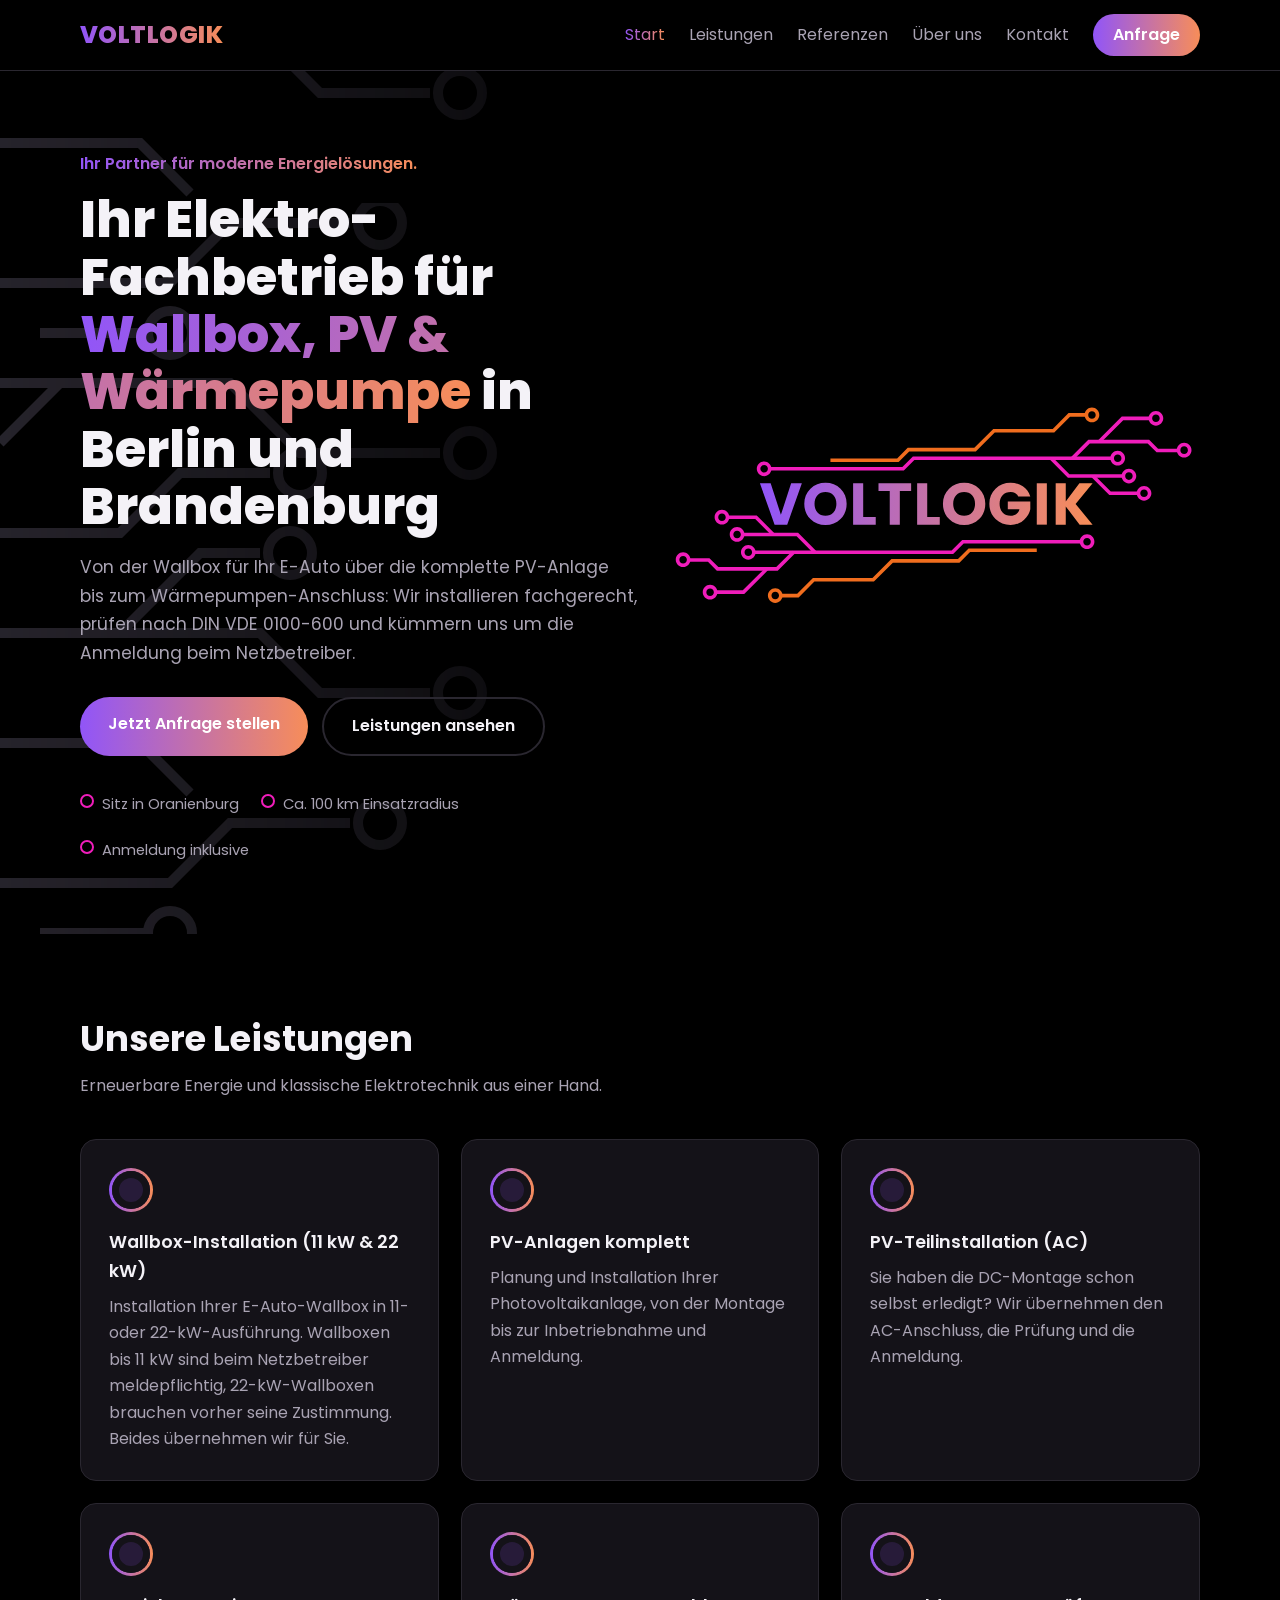
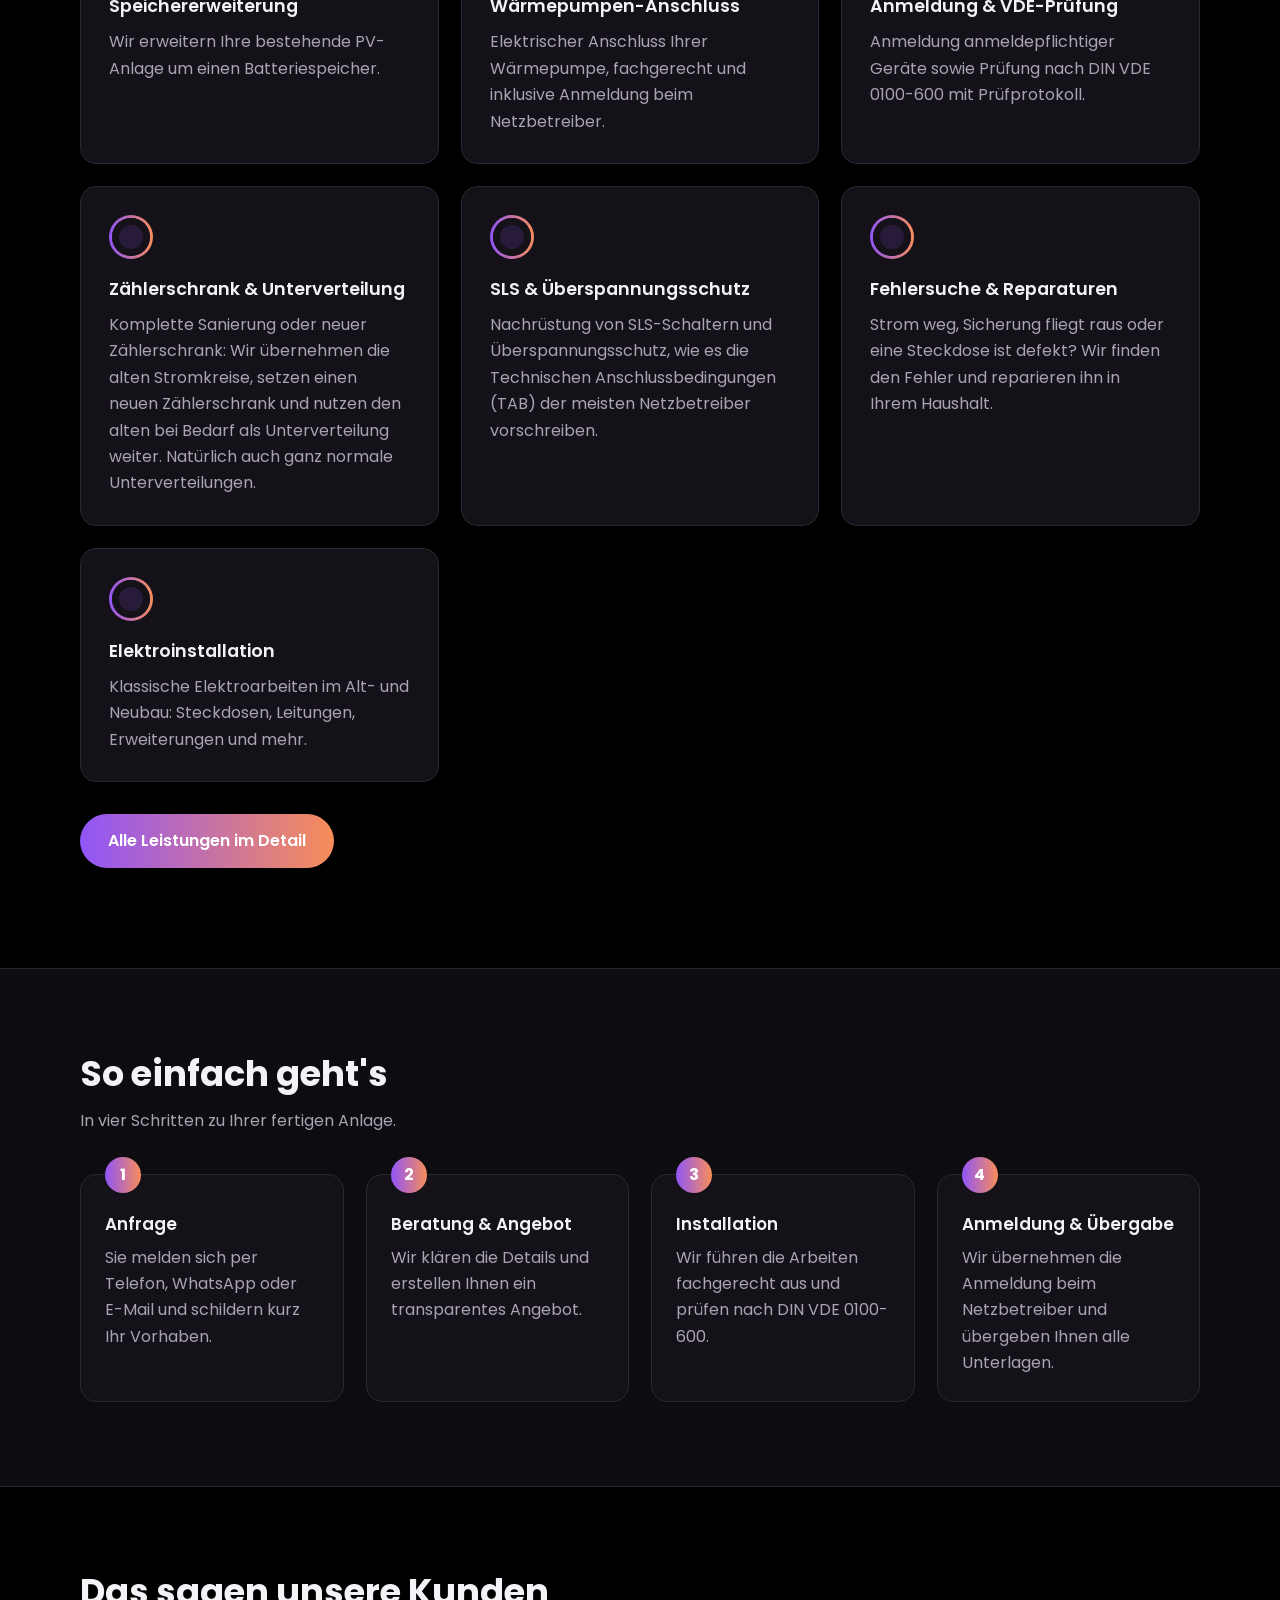
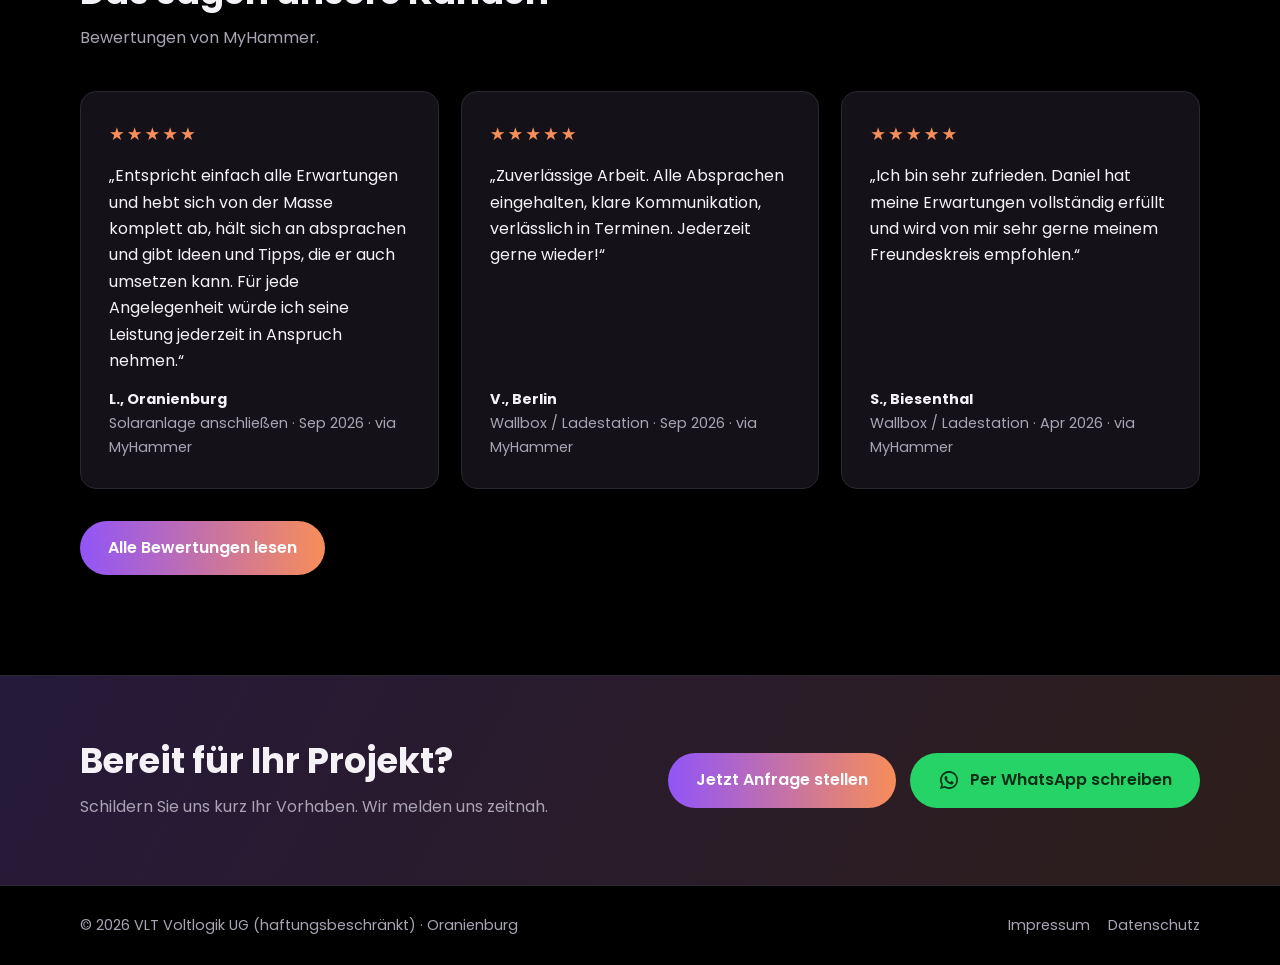
==== index.html @ d31e8b23 "Firmenname laut Handelsregister: VLT Voltlogik UG (haftungsbeschränkt) Co-Authored-By: Claude Opus 5" ====
<!DOCTYPE html>
<html lang="de">
<head>
  <meta charset="utf-8">
  <meta name="viewport" content="width=device-width, initial-scale=1">
  <title>Voltlogik UG – Elektrofachbetrieb für PV, Wärmepumpen & Elektroinstallation in Berlin & Brandenburg</title>
  <meta name="description" content="Elektrofachbetrieb aus Oranienburg: PV-Anlagen, Speichererweiterung, Wärmepumpen-Anschluss, Anmeldung, Prüfung nach DIN VDE 0100-600 und Elektroinstallation in Berlin & Brandenburg.">
  <link rel="stylesheet" href="css/style.css">
  <link rel="icon" href="img/favicon.svg" type="image/svg+xml">
  <link rel="preload" href="fonts/poppins-latin-800-normal.woff2" as="font" type="font/woff2" crossorigin>
</head>
<body>
<header>
  <div class="wrap">
    <a class="logo grad" href="index.html">VOLTLOGIK</a>
    <input type="checkbox" id="menu" class="menu-toggle" aria-label="Menü öffnen"><label for="menu" class="burger" aria-hidden="true">☰</label>
    <nav><a href="index.html" aria-current="page">Start</a><a href="leistungen.html">Leistungen</a><a href="referenzen.html">Referenzen</a><a href="ueber-uns.html">Über uns</a><a href="kontakt.html">Kontakt</a><a class="btn small" href="kontakt.html">Anfrage</a></nav>
  </div>
</header>
<main>
<section class="hero"><div class="wrap hero-grid"><div>
<span class="claim grad">Ihr Partner für moderne Energielösungen.</span>
<h1>Ihr Elektro-Fachbetrieb für <span class="grad">Wallbox, PV &amp; Wärmepumpe</span> in Berlin und Brandenburg</h1>
<p>Von der Wallbox für Ihr E-Auto über die komplette PV-Anlage bis zum Wärmepumpen-Anschluss: Wir installieren fachgerecht, prüfen nach DIN VDE 0100-600 und kümmern uns um die Anmeldung beim Netzbetreiber.</p>
<div class="ctas"><a class="btn" href="kontakt.html">Jetzt Anfrage stellen</a><a class="btn ghost" href="leistungen.html">Leistungen ansehen</a></div>
<div class="badges"><span>Sitz in Oranienburg</span><span>Ca. 100 km Einsatzradius</span><span>Anmeldung inklusive</span></div>
</div><img class="hero-logo" src="img/voltlogik-logo.svg" alt="Voltlogik Logo" width="1220" height="480"></div></section>
<section><div class="wrap"><h2>Unsere Leistungen</h2><p class="lead">Erneuerbare Energie und klassische Elektrotechnik aus einer Hand.</p>
<div class="grid"><div class="card"><div class="node"></div><h3>Wallbox-Installation (11 kW &amp; 22 kW)</h3><p>Installation Ihrer E-Auto-Wallbox in 11- oder 22-kW-Ausführung. Wallboxen bis 11 kW sind beim Netzbetreiber meldepflichtig, 22-kW-Wallboxen brauchen vorher seine Zustimmung. Beides übernehmen wir für Sie.</p></div><div class="card"><div class="node"></div><h3>PV-Anlagen komplett</h3><p>Planung und Installation Ihrer Photovoltaikanlage, von der Montage bis zur Inbetriebnahme und Anmeldung.</p></div><div class="card"><div class="node"></div><h3>PV-Teilinstallation (AC)</h3><p>Sie haben die DC-Montage schon selbst erledigt? Wir übernehmen den AC-Anschluss, die Prüfung und die Anmeldung.</p></div><div class="card"><div class="node"></div><h3>Speichererweiterung</h3><p>Wir erweitern Ihre bestehende PV-Anlage um einen Batteriespeicher.</p></div><div class="card"><div class="node"></div><h3>Wärmepumpen-Anschluss</h3><p>Elektrischer Anschluss Ihrer Wärmepumpe, fachgerecht und inklusive Anmeldung beim Netzbetreiber.</p></div><div class="card"><div class="node"></div><h3>Anmeldung &amp; VDE-Prüfung</h3><p>Anmeldung anmeldepflichtiger Geräte sowie Prüfung nach DIN VDE 0100-600 mit Prüfprotokoll.</p></div><div class="card"><div class="node"></div><h3>Zählerschrank &amp; Unterverteilung</h3><p>Komplette Sanierung oder neuer Zählerschrank: Wir übernehmen die alten Stromkreise, setzen einen neuen Zählerschrank und nutzen den alten bei Bedarf als Unterverteilung weiter. Natürlich auch ganz normale Unterverteilungen.</p></div><div class="card"><div class="node"></div><h3>SLS &amp; Überspannungsschutz</h3><p>Nachrüstung von SLS-Schaltern und Überspannungsschutz, wie es die Technischen Anschlussbedingungen (TAB) der meisten Netzbetreiber vorschreiben.</p></div><div class="card"><div class="node"></div><h3>Fehlersuche &amp; Reparaturen</h3><p>Strom weg, Sicherung fliegt raus oder eine Steckdose ist defekt? Wir finden den Fehler und reparieren ihn in Ihrem Haushalt.</p></div><div class="card"><div class="node"></div><h3>Elektroinstallation</h3><p>Klassische Elektroarbeiten im Alt- und Neubau: Steckdosen, Leitungen, Erweiterungen und mehr.</p></div></div><p class="mt"><a class="btn" href="leistungen.html">Alle Leistungen im Detail</a></p></div></section>
<section class="alt"><div class="wrap"><h2>So einfach geht's</h2><p class="lead">In vier Schritten zu Ihrer fertigen Anlage.</p>
<div class="steps">
<div class="step"><h3>Anfrage</h3><p>Sie melden sich per Telefon, WhatsApp oder E-Mail und schildern kurz Ihr Vorhaben.</p></div>
<div class="step"><h3>Beratung &amp; Angebot</h3><p>Wir klären die Details und erstellen Ihnen ein transparentes Angebot.</p></div>
<div class="step"><h3>Installation</h3><p>Wir führen die Arbeiten fachgerecht aus und prüfen nach DIN VDE 0100-600.</p></div>
<div class="step"><h3>Anmeldung &amp; Übergabe</h3><p>Wir übernehmen die Anmeldung beim Netzbetreiber und übergeben Ihnen alle Unterlagen.</p></div>
</div></div></section>
<section><div class="wrap"><h2>Das sagen unsere Kunden</h2><p class="lead">Bewertungen von MyHammer.</p><div class="grid"><figure class="card review"><span class="stars" aria-label="5 von 5 Sternen">★★★★★<span class="off"></span></span><blockquote>„Entspricht einfach alle Erwartungen und hebt sich von der Masse komplett ab, hält sich an absprachen und gibt Ideen und Tipps, die er auch umsetzen kann. Für jede Angelegenheit würde ich seine Leistung jederzeit in Anspruch nehmen.“</blockquote><figcaption><strong>L., Oranienburg</strong><span>Solaranlage anschließen · Sep 2026 · via MyHammer</span></figcaption></figure><figure class="card review"><span class="stars" aria-label="5 von 5 Sternen">★★★★★<span class="off"></span></span><blockquote>„Zuverlässige Arbeit. Alle Absprachen eingehalten, klare Kommunikation, verlässlich in Terminen. Jederzeit gerne wieder!“</blockquote><figcaption><strong>V., Berlin</strong><span>Wallbox / Ladestation · Sep 2026 · via MyHammer</span></figcaption></figure><figure class="card review"><span class="stars" aria-label="5 von 5 Sternen">★★★★★<span class="off"></span></span><blockquote>„Ich bin sehr zufrieden. Daniel hat meine Erwartungen vollständig erfüllt und wird von mir sehr gerne meinem Freundeskreis empfohlen.“</blockquote><figcaption><strong>S., Biesenthal</strong><span>Wallbox / Ladestation · Apr 2026 · via MyHammer</span></figcaption></figure></div><p class="mt"><a class="btn" href="referenzen.html">Alle Bewertungen lesen</a></p></div></section>
<section class="contact"><div class="wrap cta-band"><div><h2>Bereit für Ihr Projekt?</h2><p class="lead">Schildern Sie uns kurz Ihr Vorhaben. Wir melden uns zeitnah.</p></div><div class="ctas"><a class="btn" href="kontakt.html">Jetzt Anfrage stellen</a><a class="btn wa" href="https://wa.me/message/XTBNEGVWKSSOC1" target="_blank" rel="noopener"><svg class="wa-ic" viewBox="0 0 32 32" aria-hidden="true"><path fill="currentColor" d="M16 3a13 13 0 0 0-11.2 19.6L3 29l6.6-1.7A13 13 0 1 0 16 3zm0 23.6a10.6 10.6 0 0 1-5.4-1.5l-.4-.2-3.9 1 1-3.8-.2-.4A10.6 10.6 0 1 1 16 26.6zm5.8-7.9c-.3-.2-1.9-.9-2.2-1s-.5-.2-.7.2-.8 1-1 1.2-.4.2-.7.1a8.7 8.7 0 0 1-4.3-3.8c-.3-.6.3-.5.9-1.7.1-.2 0-.4 0-.5l-1-2.4c-.3-.6-.5-.5-.7-.5h-.6a1.2 1.2 0 0 0-.9.4 3.6 3.6 0 0 0-1.1 2.7 6.3 6.3 0 0 0 1.3 3.3 14.4 14.4 0 0 0 5.5 4.9c2 .9 2.9 1 3.9.8a3.3 3.3 0 0 0 2.2-1.5 2.7 2.7 0 0 0 .2-1.5c-.1-.2-.3-.3-.6-.4z"/></svg>Per WhatsApp schreiben</a></div></div></section>
</main>
<footer>
  <div class="wrap">
    <span>© 2026 VLT Voltlogik UG (haftungsbeschränkt) · Oranienburg</span>
    <span><a href="impressum.html">Impressum</a><a href="datenschutz.html">Datenschutz</a></span>
  </div>
</footer>
</body>
</html>
---- css/style.css ----
/* Voltlogik Branding: schwarz, Verlauf Lila #9155F8 → Orange #F78D59, Leiterbahnen Magenta #F01DBB / Orange #F06D1E, Poppins */
@font-face{font-family:Poppins;font-weight:400;font-display:swap;src:url(../fonts/poppins-latin-400-normal.woff2) format("woff2")}
@font-face{font-family:Poppins;font-weight:600;font-display:swap;src:url(../fonts/poppins-latin-600-normal.woff2) format("woff2")}
@font-face{font-family:Poppins;font-weight:700;font-display:swap;src:url(../fonts/poppins-latin-700-normal.woff2) format("woff2")}
@font-face{font-family:Poppins;font-weight:800;font-display:swap;src:url(../fonts/poppins-latin-800-normal.woff2) format("woff2")}
:root{--bg:#000;--bg2:#0d0c10;--card:#141218;--line:#2a2730;--text:#f4f2f7;--muted:#a9a3b3;--lila:#9155F8;--orange:#F78D59;--magenta:#F01DBB;--orange2:#F06D1E;--grad:linear-gradient(90deg,var(--lila),var(--orange));--radius:16px;--max:1160px}
*{box-sizing:border-box;min-width:0}html{scroll-behavior:smooth}
body{margin:0;font-family:Poppins,system-ui,"Segoe UI",Arial,sans-serif;color:var(--text);background:var(--bg);line-height:1.65;overflow-x:clip}
img{max-width:100%;display:block}a{color:inherit}
.wrap{max-width:var(--max);margin:0 auto;padding:0 20px}
.grad{background:var(--grad);-webkit-background-clip:text;background-clip:text;color:transparent}
header{position:sticky;top:0;z-index:10;background:rgba(0,0,0,.88);backdrop-filter:blur(8px);border-bottom:1px solid var(--line)}
header .wrap{display:flex;align-items:center;justify-content:space-between;height:70px}
.logo{font-weight:800;font-size:1.5rem;letter-spacing:.02em;text-decoration:none}
nav{display:flex;align-items:center}
nav a{text-decoration:none;margin-left:24px;font-weight:500;color:var(--muted)}nav a:hover,nav a[aria-current=page]{color:var(--text)}
nav a[aria-current=page]{background:var(--grad);-webkit-background-clip:text;background-clip:text;color:transparent}
.btn{display:inline-block;background:var(--grad);color:#fff;font-weight:600;padding:14px 28px;border-radius:999px;text-decoration:none;border:0;transition:transform .15s,box-shadow .15s}
.btn:hover{transform:translateY(-1px);box-shadow:0 8px 28px rgba(240,29,187,.35)}
.btn.ghost{background:transparent;border:2px solid var(--line);color:var(--text)}.btn.ghost:hover{border-color:var(--lila);box-shadow:none}
nav .btn.small{padding:8px 20px;margin-left:24px;color:#fff}
.menu-toggle{display:none}.burger{display:none;font-size:1.6rem;cursor:pointer}
.hero{position:relative;overflow:hidden;padding:80px 0 72px;background:var(--bg)}
.hero::before{content:"";position:absolute;inset:0;background:url(../img/traces.svg) left center/600px auto repeat-y;opacity:.9;mask-image:linear-gradient(90deg,#000 0%,transparent 60%);-webkit-mask-image:linear-gradient(90deg,#000 0%,transparent 60%)}
.hero .wrap{position:relative}
.hero-grid{display:grid;grid-template-columns:1.05fr 1fr;gap:32px;align-items:center}
.hero h1{font-size:clamp(2rem,4.2vw,3.2rem);line-height:1.12;margin:0 0 18px;font-weight:800}
.hero p{font-size:1.08rem;color:var(--muted);max-width:600px;margin:0 0 30px}
.claim{display:inline-block;font-weight:600;margin-bottom:14px}
.ctas{display:flex;gap:14px;flex-wrap:wrap}
.badges{display:flex;gap:22px;flex-wrap:wrap;margin-top:36px;font-size:.92rem;color:var(--muted)}
.badges span::before{content:"";display:inline-block;width:10px;height:10px;border-radius:50%;border:2px solid var(--magenta);margin-right:8px;vertical-align:1px}
.hero.small{padding:64px 0 52px;border-bottom:1px solid var(--line)}.hero.small h1{font-size:clamp(1.8rem,4vw,2.6rem)}.hero.small p{margin:0}
section{padding:84px 0}section.alt{background:var(--bg2);border-top:1px solid var(--line);border-bottom:1px solid var(--line)}
h2{font-size:clamp(1.6rem,3vw,2.2rem);line-height:1.2;margin:0 0 12px;font-weight:700}
.lead{color:var(--muted);max-width:680px;margin:0 0 40px}
.grid{display:grid;gap:22px;grid-template-columns:repeat(auto-fit,minmax(min(100%,300px),1fr))}
.card{background:var(--card);border:1px solid var(--line);border-radius:var(--radius);padding:28px;transition:border-color .2s}
.card:hover{border-color:#4a3a66}
.card h3{margin:0 0 8px;font-size:1.1rem;font-weight:600}.card p{margin:0;color:var(--muted)}
.node{width:44px;height:44px;border-radius:50%;padding:3px;background:var(--grad);margin-bottom:16px}
.node::after{content:"";display:block;width:100%;height:100%;border-radius:50%;background:var(--card);box-shadow:inset 0 0 0 7px var(--card),inset 0 0 0 30px rgba(145,85,248,.15)}
.node.big{width:56px;height:56px}
.steps{display:grid;gap:22px;grid-template-columns:repeat(auto-fit,minmax(220px,1fr));counter-reset:s}
.step{position:relative;padding:32px 24px 24px;border-radius:var(--radius);background:var(--card);border:1px solid var(--line)}
.step::before{counter-increment:s;content:counter(s);position:absolute;top:-18px;left:24px;width:36px;height:36px;border-radius:50%;background:var(--grad);color:#fff;font-weight:700;display:grid;place-items:center}
.step h3{margin:4px 0 6px;font-size:1.05rem;font-weight:600}.step p{margin:0;color:var(--muted)}
.two{display:grid;gap:44px;grid-template-columns:1fr 1fr;align-items:center}
.stack{display:grid;gap:72px}.row:nth-child(even) .ph{order:-1}
.ph{aspect-ratio:4/3;border-radius:var(--radius);border:1px dashed #3b3545;background:var(--bg2) url(../img/traces.svg) center/360px;display:grid;place-items:center;color:var(--muted);font-weight:600;text-align:center;padding:20px}
.contact{padding:64px 0;background:linear-gradient(120deg,rgba(145,85,248,.18),rgba(247,141,89,.14)),var(--bg2);border-top:1px solid var(--line)}
.cta-band{display:flex;align-items:center;justify-content:space-between;gap:24px;flex-wrap:wrap}.cta-band .lead{margin:0}
a.big{font-size:1.15rem;font-weight:600;text-decoration:none;word-break:break-word}a.big:hover{color:var(--orange)}
footer{background:#000;border-top:1px solid var(--line);color:var(--muted);padding:28px 0;font-size:.9rem}
footer .wrap{display:flex;justify-content:space-between;flex-wrap:wrap;gap:12px}footer a{margin-left:18px;text-decoration:none}footer a:hover{color:var(--text)}
.legal{max-width:820px;padding:60px 20px}.legal h1{margin-top:0}.legal h2{font-size:1.15rem;margin-top:28px}.legal p,.legal li{color:#d6d2dd}
.todo{background:rgba(247,141,89,.18);color:#ffd2b8;padding:2px 6px;border-radius:4px}
.mt{margin-top:32px}.mt-s{margin-top:16px}
:focus-visible{outline:2px solid var(--orange);outline-offset:3px}
@media(prefers-reduced-motion:reduce){*{transition:none!important;scroll-behavior:auto!important}}
@media(max-width:860px){.hero-grid{grid-template-columns:1fr}.hero-logo{order:-1;max-width:420px}}
@media(max-width:760px){.burger{display:block}nav{display:none;position:absolute;top:70px;left:0;right:0;background:#000;border-bottom:1px solid var(--line);flex-direction:column;align-items:flex-start;padding:12px 20px 20px}
nav a{margin:10px 0}nav .btn.small{margin:10px 0 0}.menu-toggle:checked~nav{display:flex}
.two{grid-template-columns:1fr}.row:nth-child(even) .ph{order:0}section{padding:60px 0}.hero{padding:48px 0 56px}}
.hero-grid{grid-template-columns:minmax(0,1.05fr) minmax(0,1fr)}.hero-logo{width:100%;height:auto}
h1,h2,h3{overflow-wrap:break-word}
@media(max-width:860px){.hero-grid{grid-template-columns:minmax(0,1fr);gap:8px}.hero-logo{max-width:360px}}
@media(max-width:480px){.hero h1{font-size:1.75rem;hyphens:auto}}
.review{margin:0;display:flex;flex-direction:column;gap:14px}
.stars{color:var(--orange);letter-spacing:2px;font-size:1.1rem}.stars .off{color:#3b3545}
.review blockquote{margin:0;color:var(--text);flex:1}
.review figcaption{display:flex;flex-direction:column;font-size:.9rem}.review figcaption span{color:var(--muted)}
.card a.big{color:var(--text)}.card a.big:hover{color:var(--orange)}
.btn.wa{background:#25D366;color:#0b2e17;display:inline-flex;align-items:center;gap:10px}.btn.wa:hover{box-shadow:0 8px 28px rgba(37,211,102,.35)}
.wa-ic{width:22px;height:22px;flex:none}
.wa-badge{width:44px;height:44px;border-radius:50%;background:#25D366;color:#fff;display:grid;place-items:center;margin-bottom:16px}.wa-badge .wa-ic{width:26px;height:26px}
.wa-card{border-color:rgba(37,211,102,.45)}
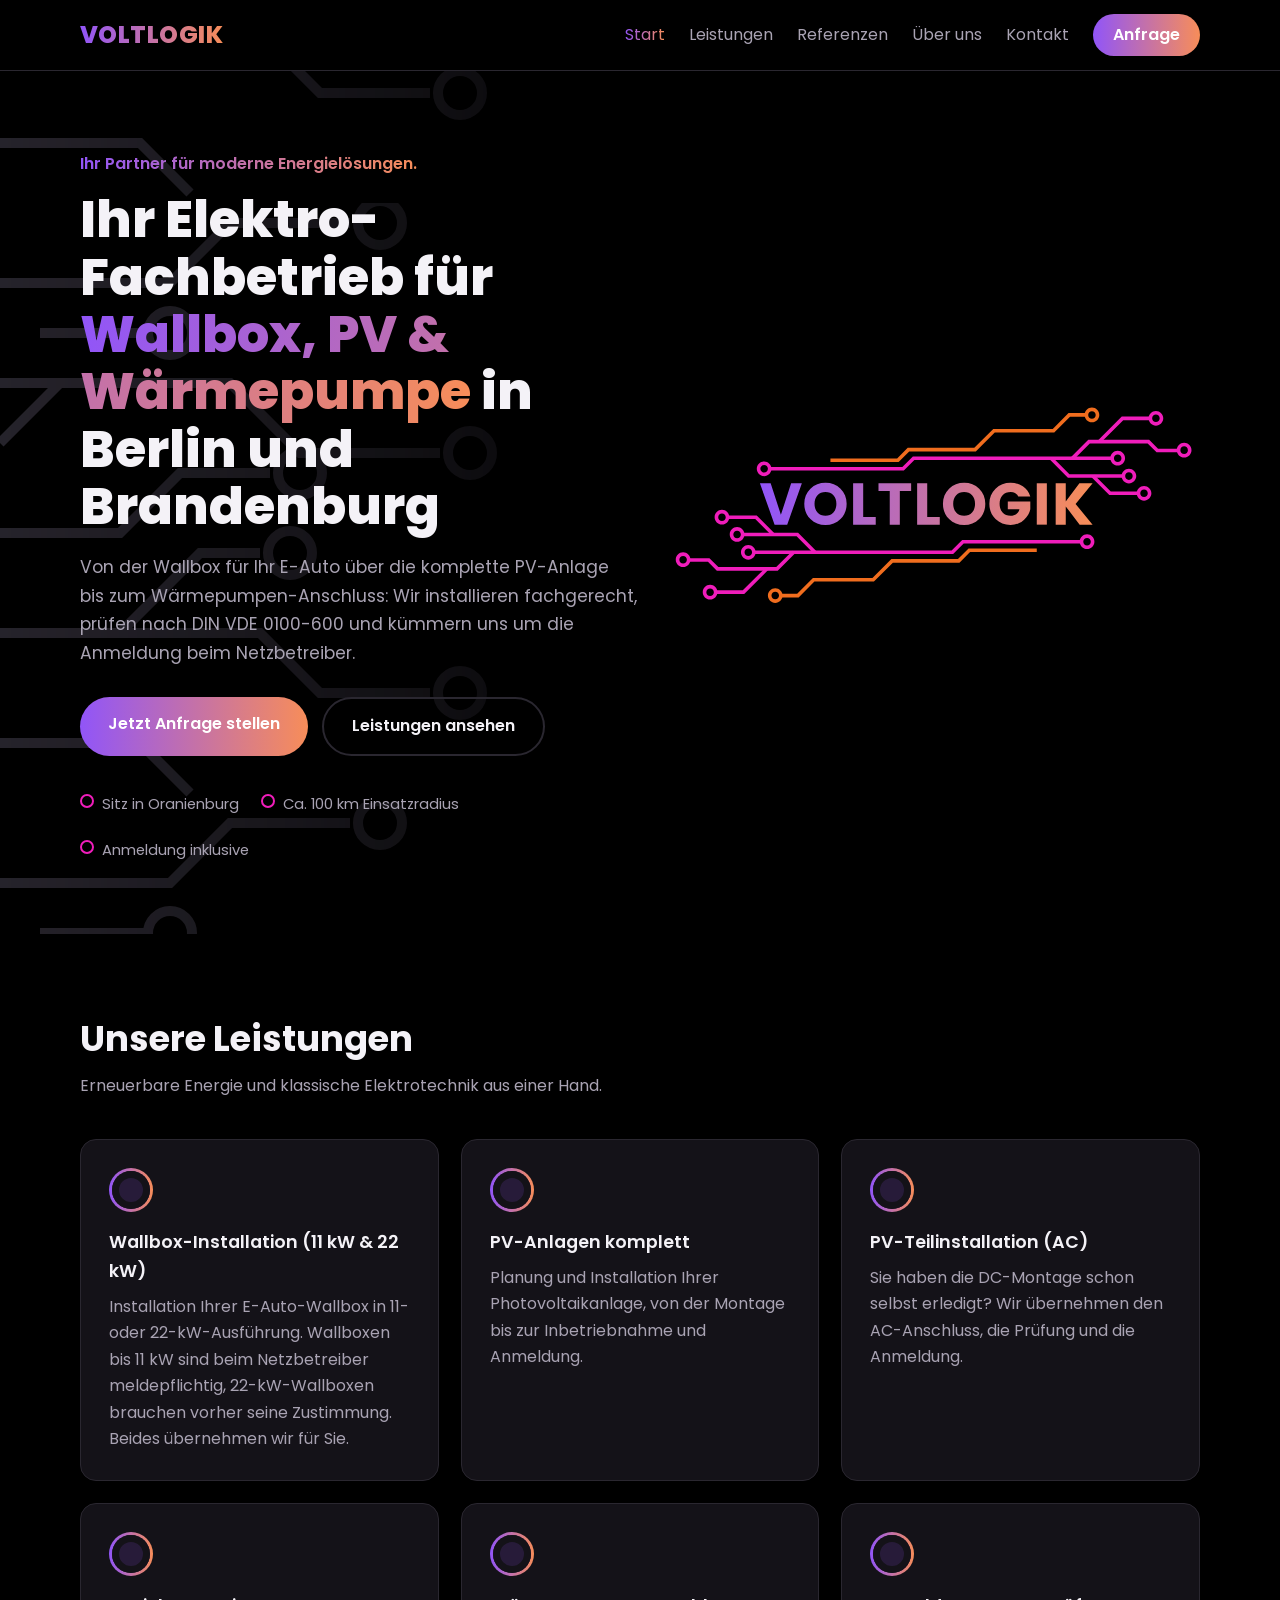
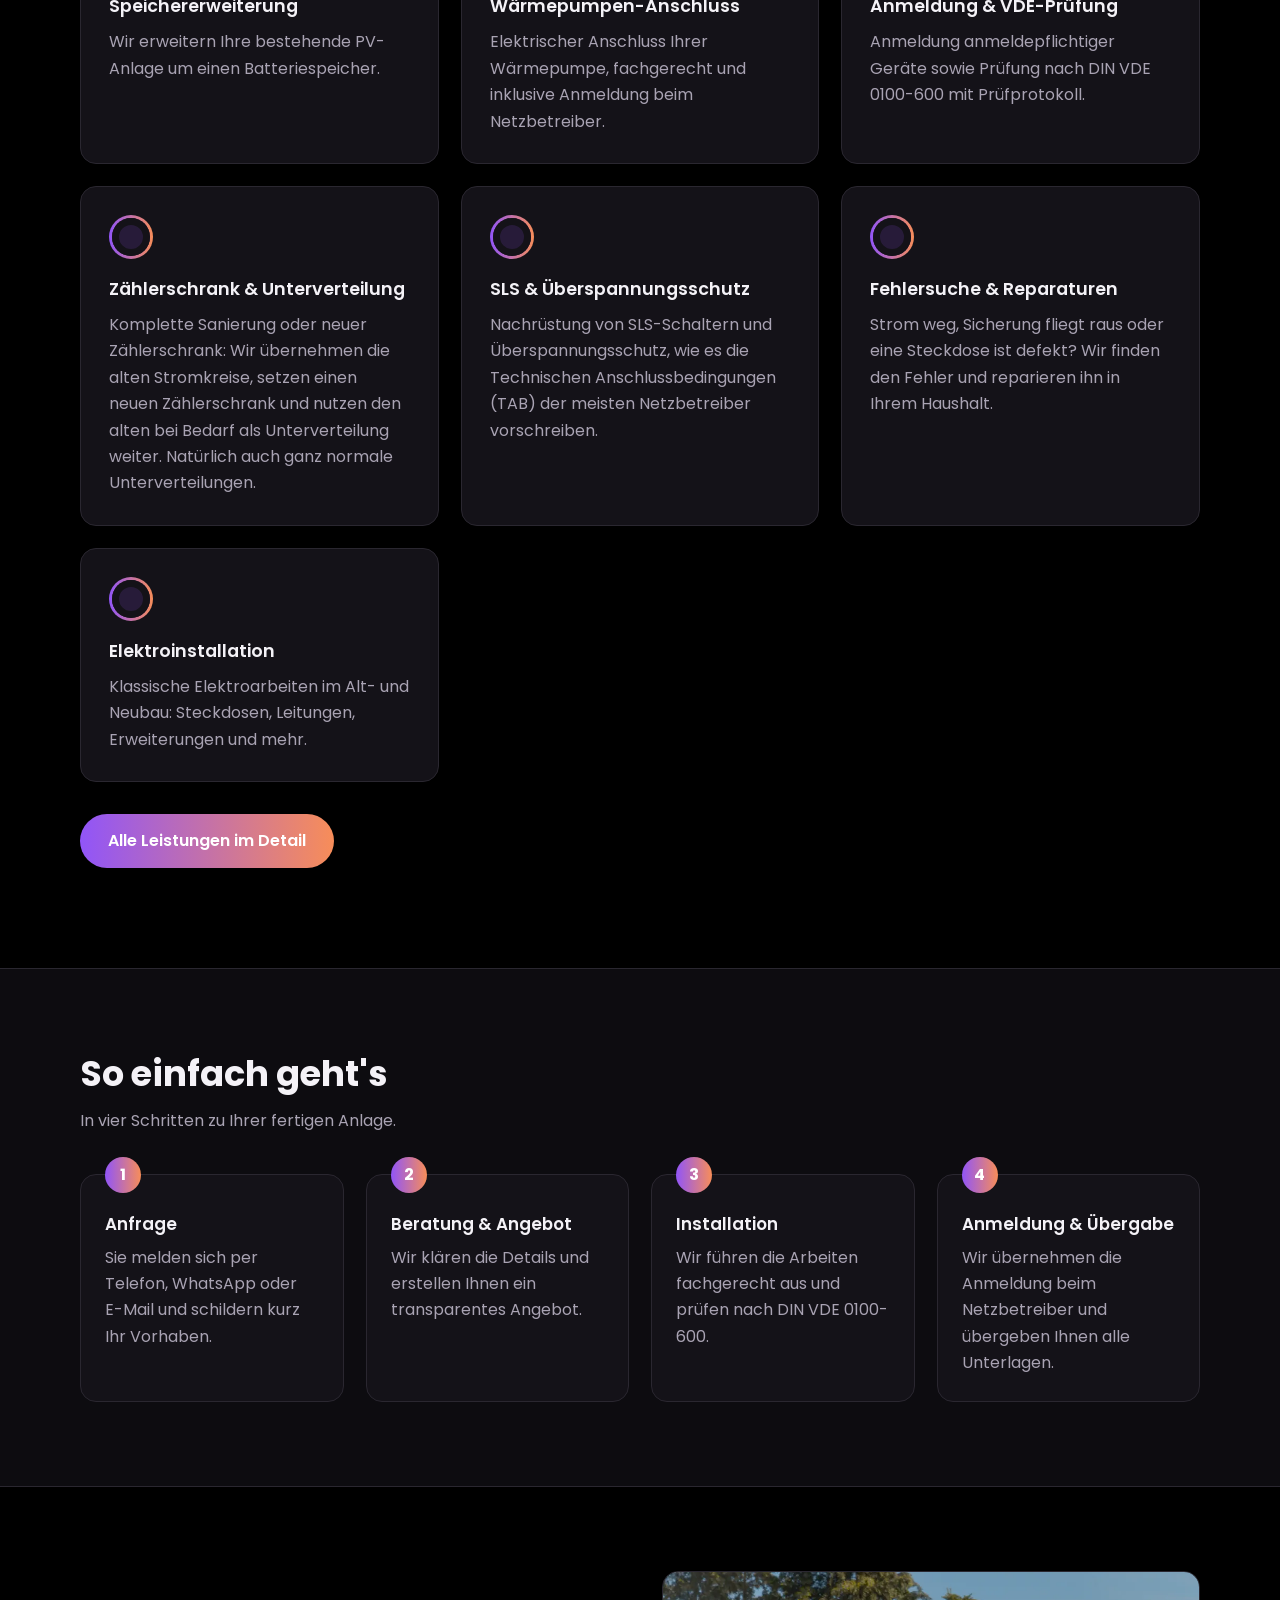
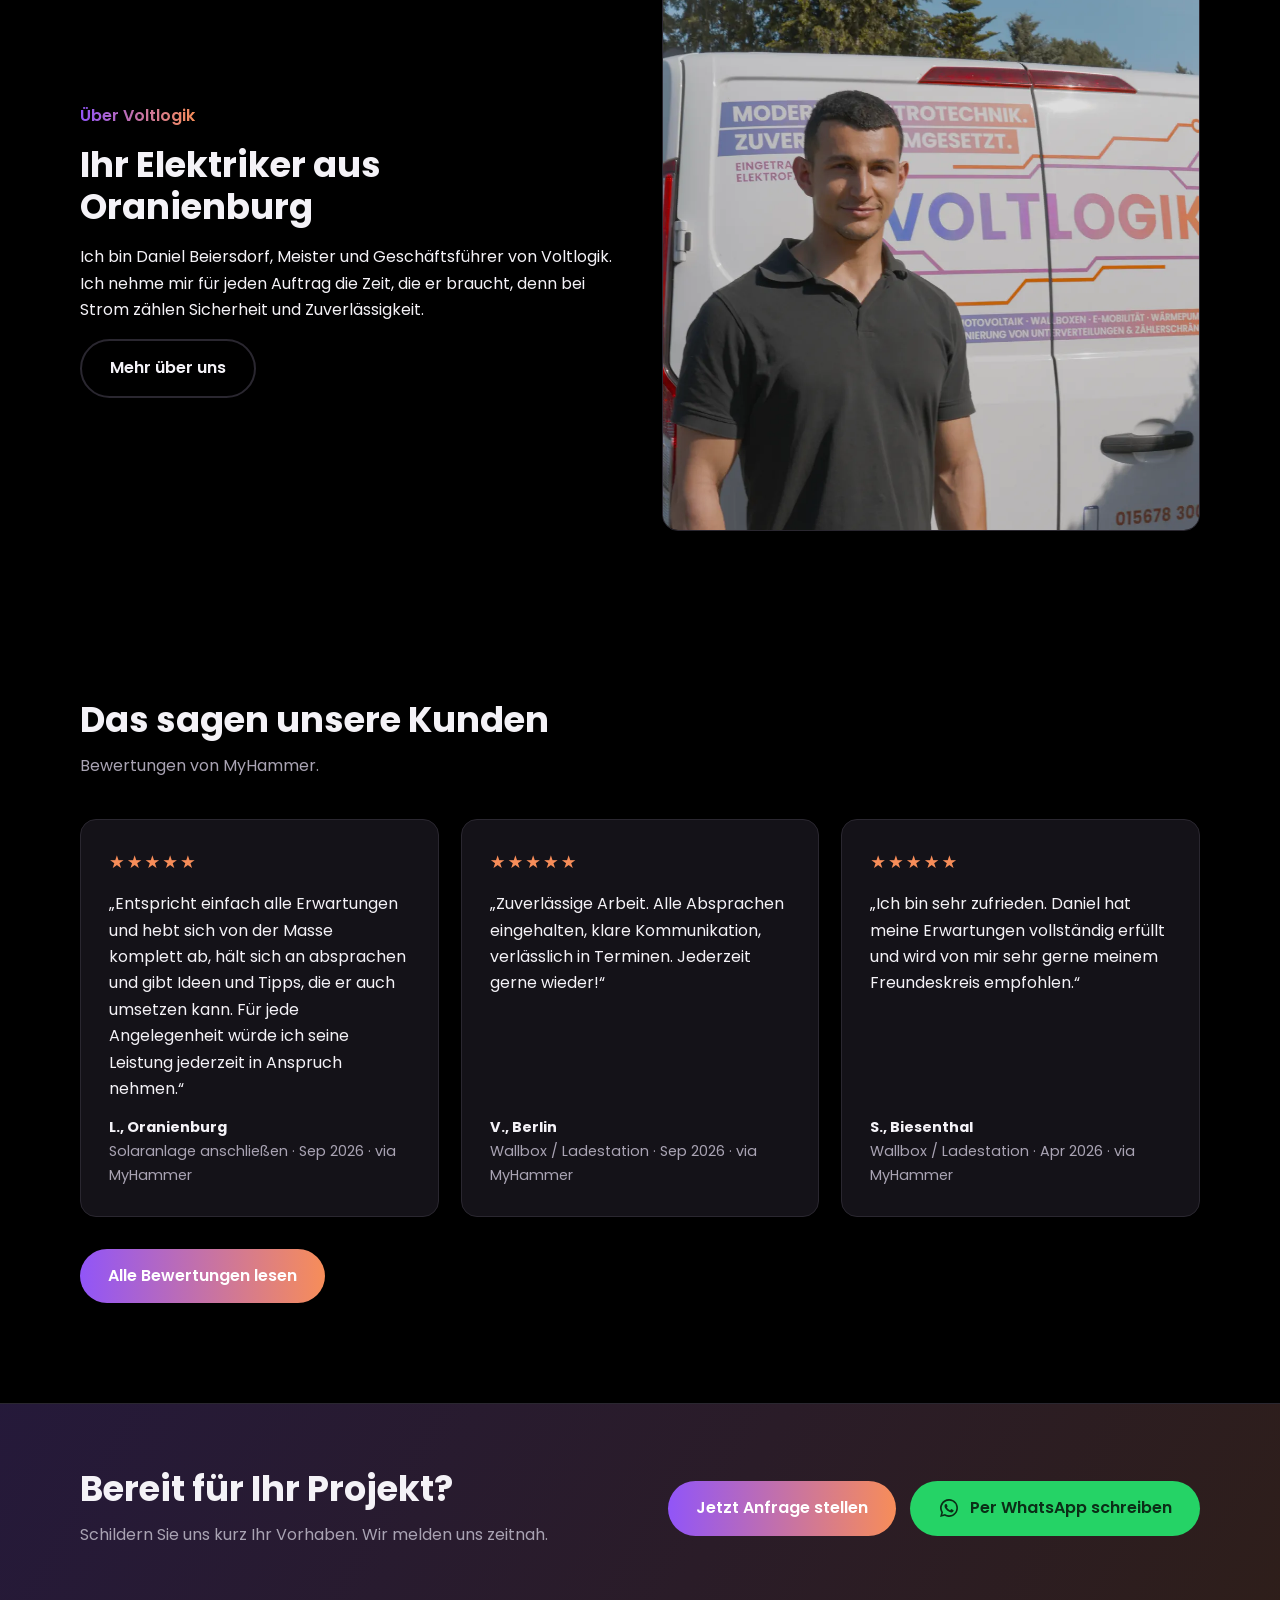
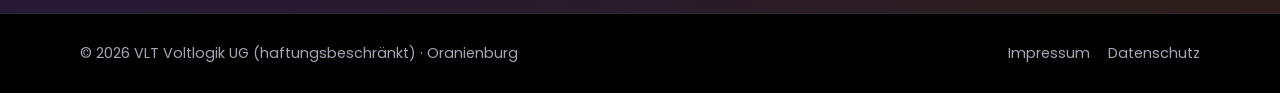
==== commit 4214ad8b: "Eigene Fotos eingebaut (WebP, ohne Metadaten), Platzhalter entfernt Co-Authored-By: Claude Opus 5.5 " ====
--- a/index.html
+++ b/index.html
@@ -34,6 +34,7 @@
 <div class="step"><h3>Installation</h3><p>Wir führen die Arbeiten fachgerecht aus und prüfen nach DIN VDE 0100-600.</p></div>
 <div class="step"><h3>Anmeldung &amp; Übergabe</h3><p>Wir übernehmen die Anmeldung beim Netzbetreiber und übergeben Ihnen alle Unterlagen.</p></div>
 </div></div></section>
+<section><div class="wrap two"><div><span class="claim grad">Über Voltlogik</span><h2>Ihr Elektriker aus Oranienburg</h2><p>Ich bin Daniel Beiersdorf, Meister und Geschäftsführer von Voltlogik. Ich nehme mir für jeden Auftrag die Zeit, die er braucht, denn bei Strom zählen Sicherheit und Zuverlässigkeit.</p><a class="btn ghost" href="ueber-uns.html">Mehr über uns</a></div><img class="photo portrait" src="img/fotos/foto6.webp" alt="Daniel Beiersdorf vor dem Voltlogik-Firmenwagen" width="1019" height="1600" loading="lazy" decoding="async"></div></section>
 <section><div class="wrap"><h2>Das sagen unsere Kunden</h2><p class="lead">Bewertungen von MyHammer.</p><div class="grid"><figure class="card review"><span class="stars" aria-label="5 von 5 Sternen">★★★★★<span class="off"></span></span><blockquote>„Entspricht einfach alle Erwartungen und hebt sich von der Masse komplett ab, hält sich an absprachen und gibt Ideen und Tipps, die er auch umsetzen kann. Für jede Angelegenheit würde ich seine Leistung jederzeit in Anspruch nehmen.“</blockquote><figcaption><strong>L., Oranienburg</strong><span>Solaranlage anschließen · Sep 2026 · via MyHammer</span></figcaption></figure><figure class="card review"><span class="stars" aria-label="5 von 5 Sternen">★★★★★<span class="off"></span></span><blockquote>„Zuverlässige Arbeit. Alle Absprachen eingehalten, klare Kommunikation, verlässlich in Terminen. Jederzeit gerne wieder!“</blockquote><figcaption><strong>V., Berlin</strong><span>Wallbox / Ladestation · Sep 2026 · via MyHammer</span></figcaption></figure><figure class="card review"><span class="stars" aria-label="5 von 5 Sternen">★★★★★<span class="off"></span></span><blockquote>„Ich bin sehr zufrieden. Daniel hat meine Erwartungen vollständig erfüllt und wird von mir sehr gerne meinem Freundeskreis empfohlen.“</blockquote><figcaption><strong>S., Biesenthal</strong><span>Wallbox / Ladestation · Apr 2026 · via MyHammer</span></figcaption></figure></div><p class="mt"><a class="btn" href="referenzen.html">Alle Bewertungen lesen</a></p></div></section>
 <section class="contact"><div class="wrap cta-band"><div><h2>Bereit für Ihr Projekt?</h2><p class="lead">Schildern Sie uns kurz Ihr Vorhaben. Wir melden uns zeitnah.</p></div><div class="ctas"><a class="btn" href="kontakt.html">Jetzt Anfrage stellen</a><a class="btn wa" href="https://wa.me/message/XTBNEGVWKSSOC1" target="_blank" rel="noopener"><svg class="wa-ic" viewBox="0 0 32 32" aria-hidden="true"><path fill="currentColor" d="M16 3a13 13 0 0 0-11.2 19.6L3 29l6.6-1.7A13 13 0 1 0 16 3zm0 23.6a10.6 10.6 0 0 1-5.4-1.5l-.4-.2-3.9 1 1-3.8-.2-.4A10.6 10.6 0 1 1 16 26.6zm5.8-7.9c-.3-.2-1.9-.9-2.2-1s-.5-.2-.7.2-.8 1-1 1.2-.4.2-.7.1a8.7 8.7 0 0 1-4.3-3.8c-.3-.6.3-.5.9-1.7.1-.2 0-.4 0-.5l-1-2.4c-.3-.6-.5-.5-.7-.5h-.6a1.2 1.2 0 0 0-.9.4 3.6 3.6 0 0 0-1.1 2.7 6.3 6.3 0 0 0 1.3 3.3 14.4 14.4 0 0 0 5.5 4.9c2 .9 2.9 1 3.9.8a3.3 3.3 0 0 0 2.2-1.5 2.7 2.7 0 0 0 .2-1.5c-.1-.2-.3-.3-.6-.4z"/></svg>Per WhatsApp schreiben</a></div></div></section>
 </main>
--- a/css/style.css
+++ b/css/style.css
@@ -75,3 +75,7 @@
 .wa-ic{width:22px;height:22px;flex:none}
 .wa-badge{width:44px;height:44px;border-radius:50%;background:#25D366;color:#fff;display:grid;place-items:center;margin-bottom:16px}.wa-badge .wa-ic{width:26px;height:26px}
 .wa-card{border-color:rgba(37,211,102,.45)}
+.photo{width:100%;height:auto;aspect-ratio:4/3;object-fit:cover;border-radius:var(--radius);border:1px solid var(--line)}
+.photo.portrait{aspect-ratio:4/5;max-height:560px;object-position:center 20%}
+.row:nth-child(even) .photo{order:-1}
+@media(max-width:760px){.row:nth-child(even) .photo{order:0}}
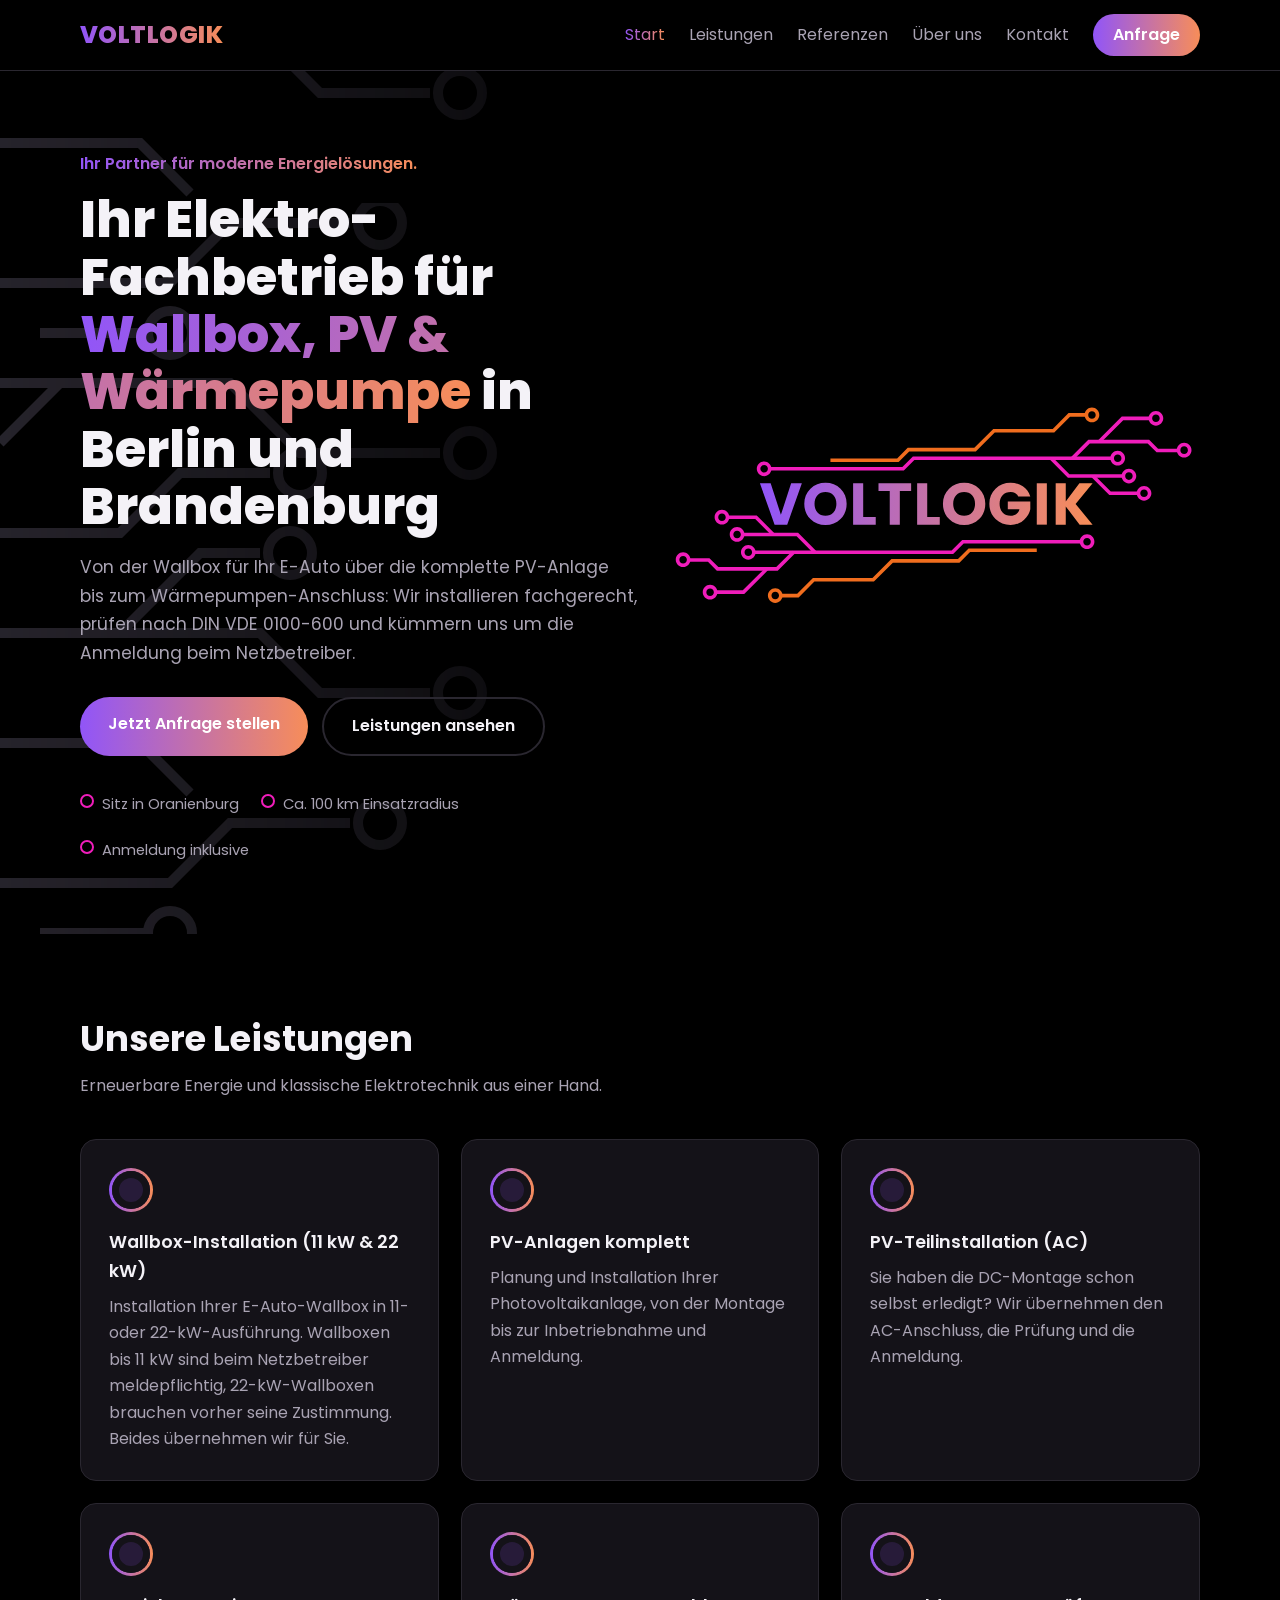
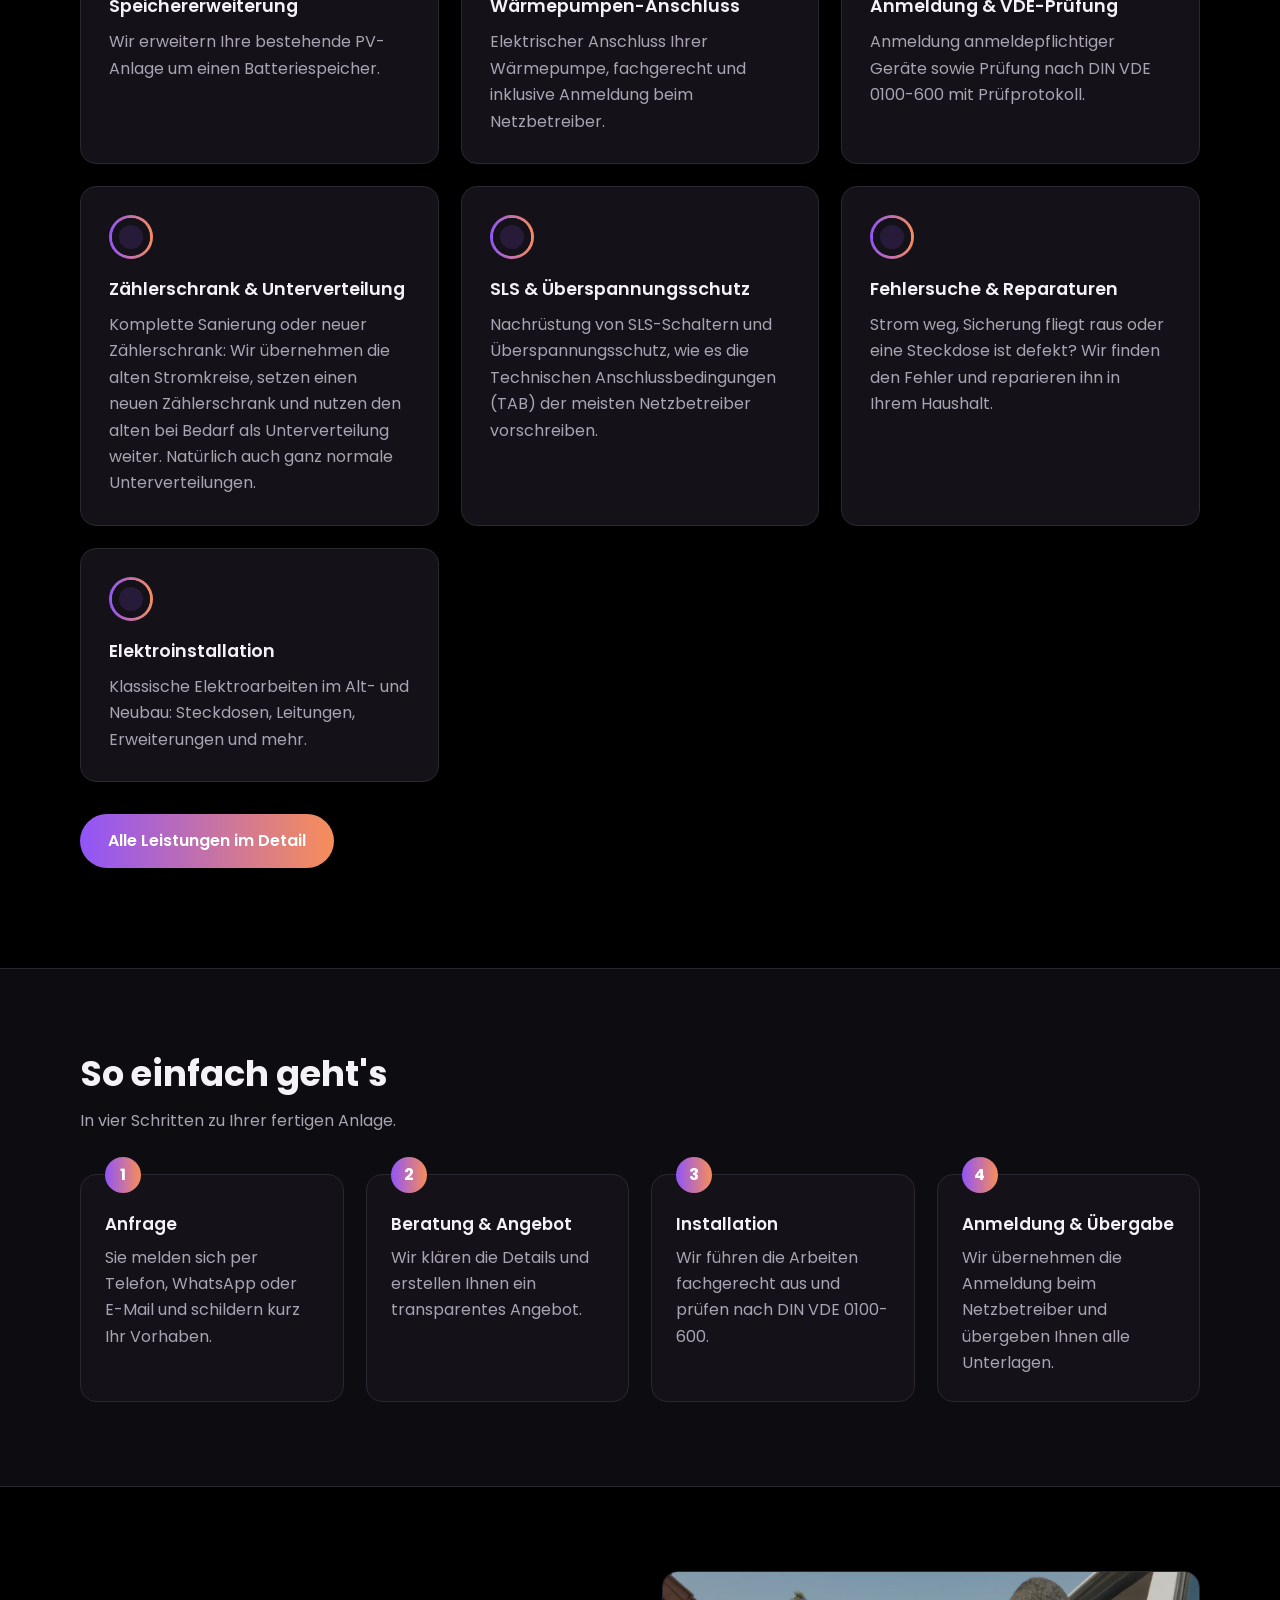
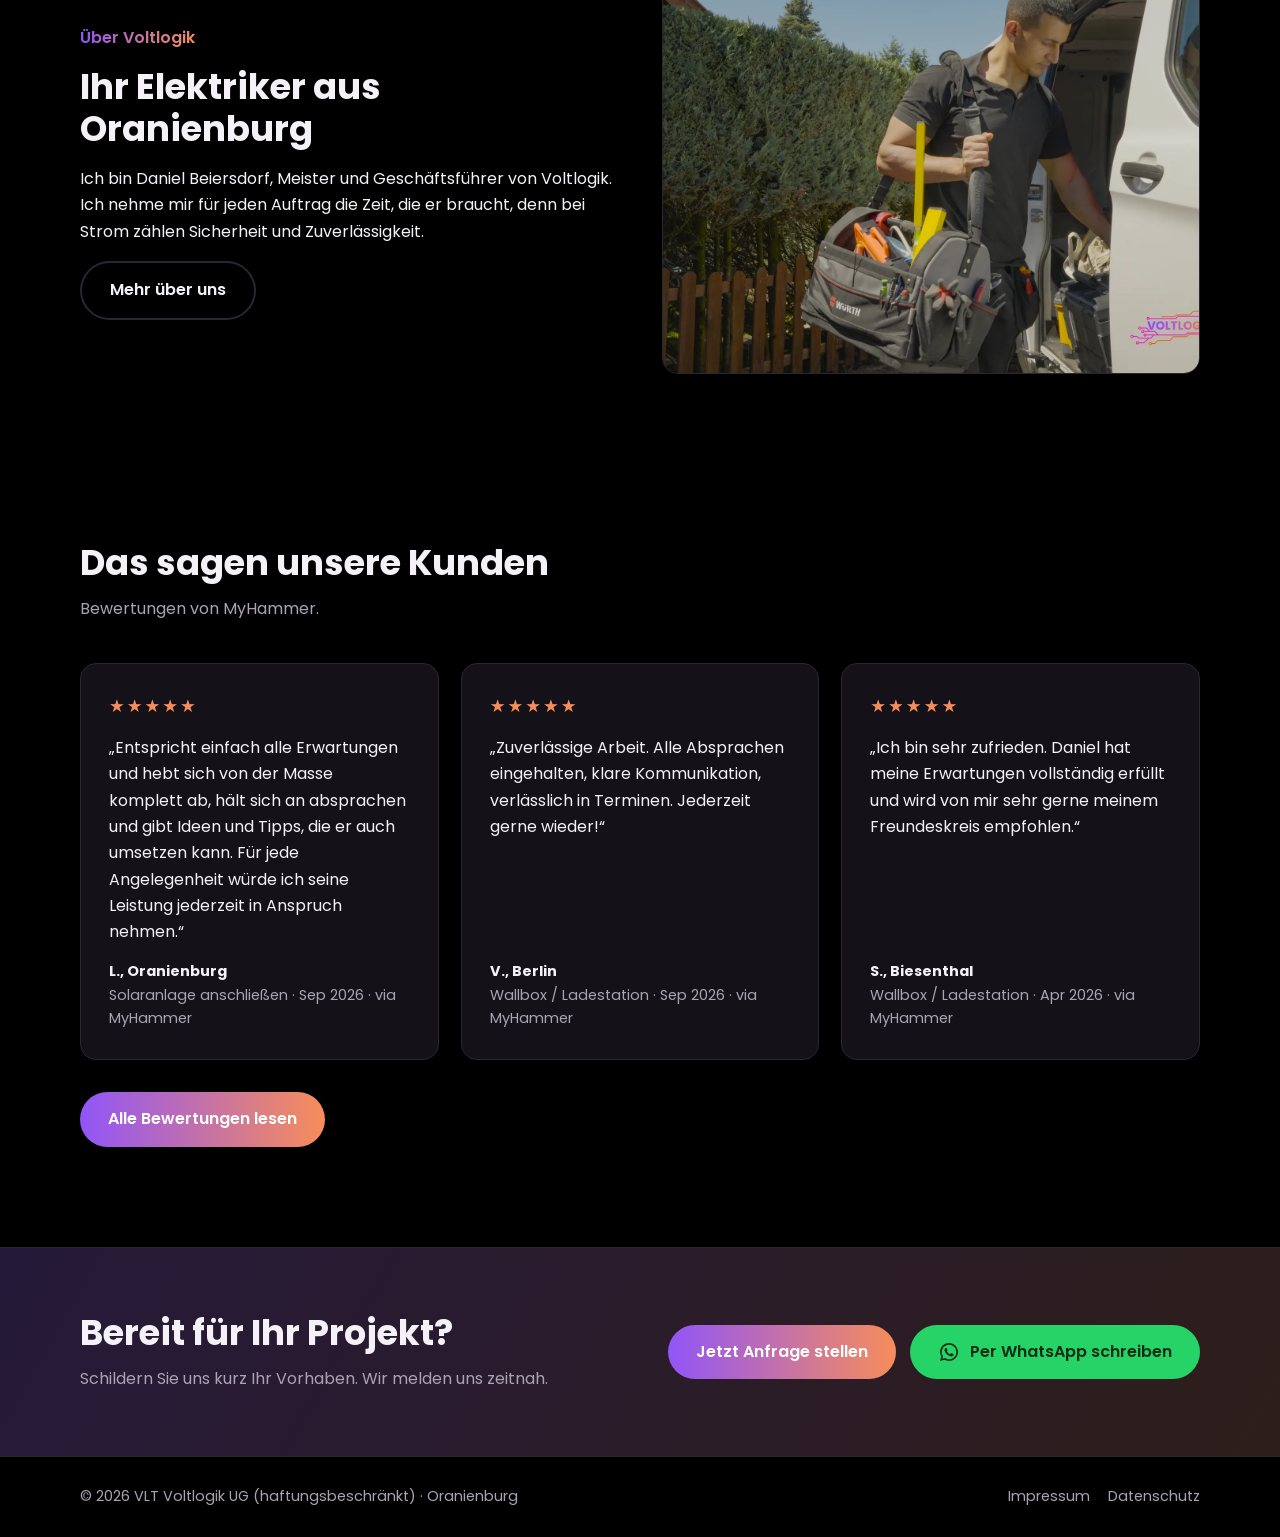
==== commit 7c82759d: "Porträt durch Foto mit Werkzeugtasche ersetzt Co-Authored-By: Claude Opus 5.5 <noreply@anthropic.com" ====
--- a/index.html
+++ b/index.html
@@ -34,7 +34,7 @@
 <div class="step"><h3>Installation</h3><p>Wir führen die Arbeiten fachgerecht aus und prüfen nach DIN VDE 0100-600.</p></div>
 <div class="step"><h3>Anmeldung &amp; Übergabe</h3><p>Wir übernehmen die Anmeldung beim Netzbetreiber und übergeben Ihnen alle Unterlagen.</p></div>
 </div></div></section>
-<section><div class="wrap two"><div><span class="claim grad">Über Voltlogik</span><h2>Ihr Elektriker aus Oranienburg</h2><p>Ich bin Daniel Beiersdorf, Meister und Geschäftsführer von Voltlogik. Ich nehme mir für jeden Auftrag die Zeit, die er braucht, denn bei Strom zählen Sicherheit und Zuverlässigkeit.</p><a class="btn ghost" href="ueber-uns.html">Mehr über uns</a></div><img class="photo portrait" src="img/fotos/foto6.webp" alt="Daniel Beiersdorf vor dem Voltlogik-Firmenwagen" width="1019" height="1600" loading="lazy" decoding="async"></div></section>
+<section><div class="wrap two"><div><span class="claim grad">Über Voltlogik</span><h2>Ihr Elektriker aus Oranienburg</h2><p>Ich bin Daniel Beiersdorf, Meister und Geschäftsführer von Voltlogik. Ich nehme mir für jeden Auftrag die Zeit, die er braucht, denn bei Strom zählen Sicherheit und Zuverlässigkeit.</p><a class="btn ghost" href="ueber-uns.html">Mehr über uns</a></div><img class="photo" src="img/fotos/foto2.webp" alt="Daniel Beiersdorf mit Werkzeugtasche am Voltlogik-Firmenwagen" width="1600" height="1018" loading="lazy" decoding="async"></div></section>
 <section><div class="wrap"><h2>Das sagen unsere Kunden</h2><p class="lead">Bewertungen von MyHammer.</p><div class="grid"><figure class="card review"><span class="stars" aria-label="5 von 5 Sternen">★★★★★<span class="off"></span></span><blockquote>„Entspricht einfach alle Erwartungen und hebt sich von der Masse komplett ab, hält sich an absprachen und gibt Ideen und Tipps, die er auch umsetzen kann. Für jede Angelegenheit würde ich seine Leistung jederzeit in Anspruch nehmen.“</blockquote><figcaption><strong>L., Oranienburg</strong><span>Solaranlage anschließen · Sep 2026 · via MyHammer</span></figcaption></figure><figure class="card review"><span class="stars" aria-label="5 von 5 Sternen">★★★★★<span class="off"></span></span><blockquote>„Zuverlässige Arbeit. Alle Absprachen eingehalten, klare Kommunikation, verlässlich in Terminen. Jederzeit gerne wieder!“</blockquote><figcaption><strong>V., Berlin</strong><span>Wallbox / Ladestation · Sep 2026 · via MyHammer</span></figcaption></figure><figure class="card review"><span class="stars" aria-label="5 von 5 Sternen">★★★★★<span class="off"></span></span><blockquote>„Ich bin sehr zufrieden. Daniel hat meine Erwartungen vollständig erfüllt und wird von mir sehr gerne meinem Freundeskreis empfohlen.“</blockquote><figcaption><strong>S., Biesenthal</strong><span>Wallbox / Ladestation · Apr 2026 · via MyHammer</span></figcaption></figure></div><p class="mt"><a class="btn" href="referenzen.html">Alle Bewertungen lesen</a></p></div></section>
 <section class="contact"><div class="wrap cta-band"><div><h2>Bereit für Ihr Projekt?</h2><p class="lead">Schildern Sie uns kurz Ihr Vorhaben. Wir melden uns zeitnah.</p></div><div class="ctas"><a class="btn" href="kontakt.html">Jetzt Anfrage stellen</a><a class="btn wa" href="https://wa.me/message/XTBNEGVWKSSOC1" target="_blank" rel="noopener"><svg class="wa-ic" viewBox="0 0 32 32" aria-hidden="true"><path fill="currentColor" d="M16 3a13 13 0 0 0-11.2 19.6L3 29l6.6-1.7A13 13 0 1 0 16 3zm0 23.6a10.6 10.6 0 0 1-5.4-1.5l-.4-.2-3.9 1 1-3.8-.2-.4A10.6 10.6 0 1 1 16 26.6zm5.8-7.9c-.3-.2-1.9-.9-2.2-1s-.5-.2-.7.2-.8 1-1 1.2-.4.2-.7.1a8.7 8.7 0 0 1-4.3-3.8c-.3-.6.3-.5.9-1.7.1-.2 0-.4 0-.5l-1-2.4c-.3-.6-.5-.5-.7-.5h-.6a1.2 1.2 0 0 0-.9.4 3.6 3.6 0 0 0-1.1 2.7 6.3 6.3 0 0 0 1.3 3.3 14.4 14.4 0 0 0 5.5 4.9c2 .9 2.9 1 3.9.8a3.3 3.3 0 0 0 2.2-1.5 2.7 2.7 0 0 0 .2-1.5c-.1-.2-.3-.3-.6-.4z"/></svg>Per WhatsApp schreiben</a></div></div></section>
 </main>
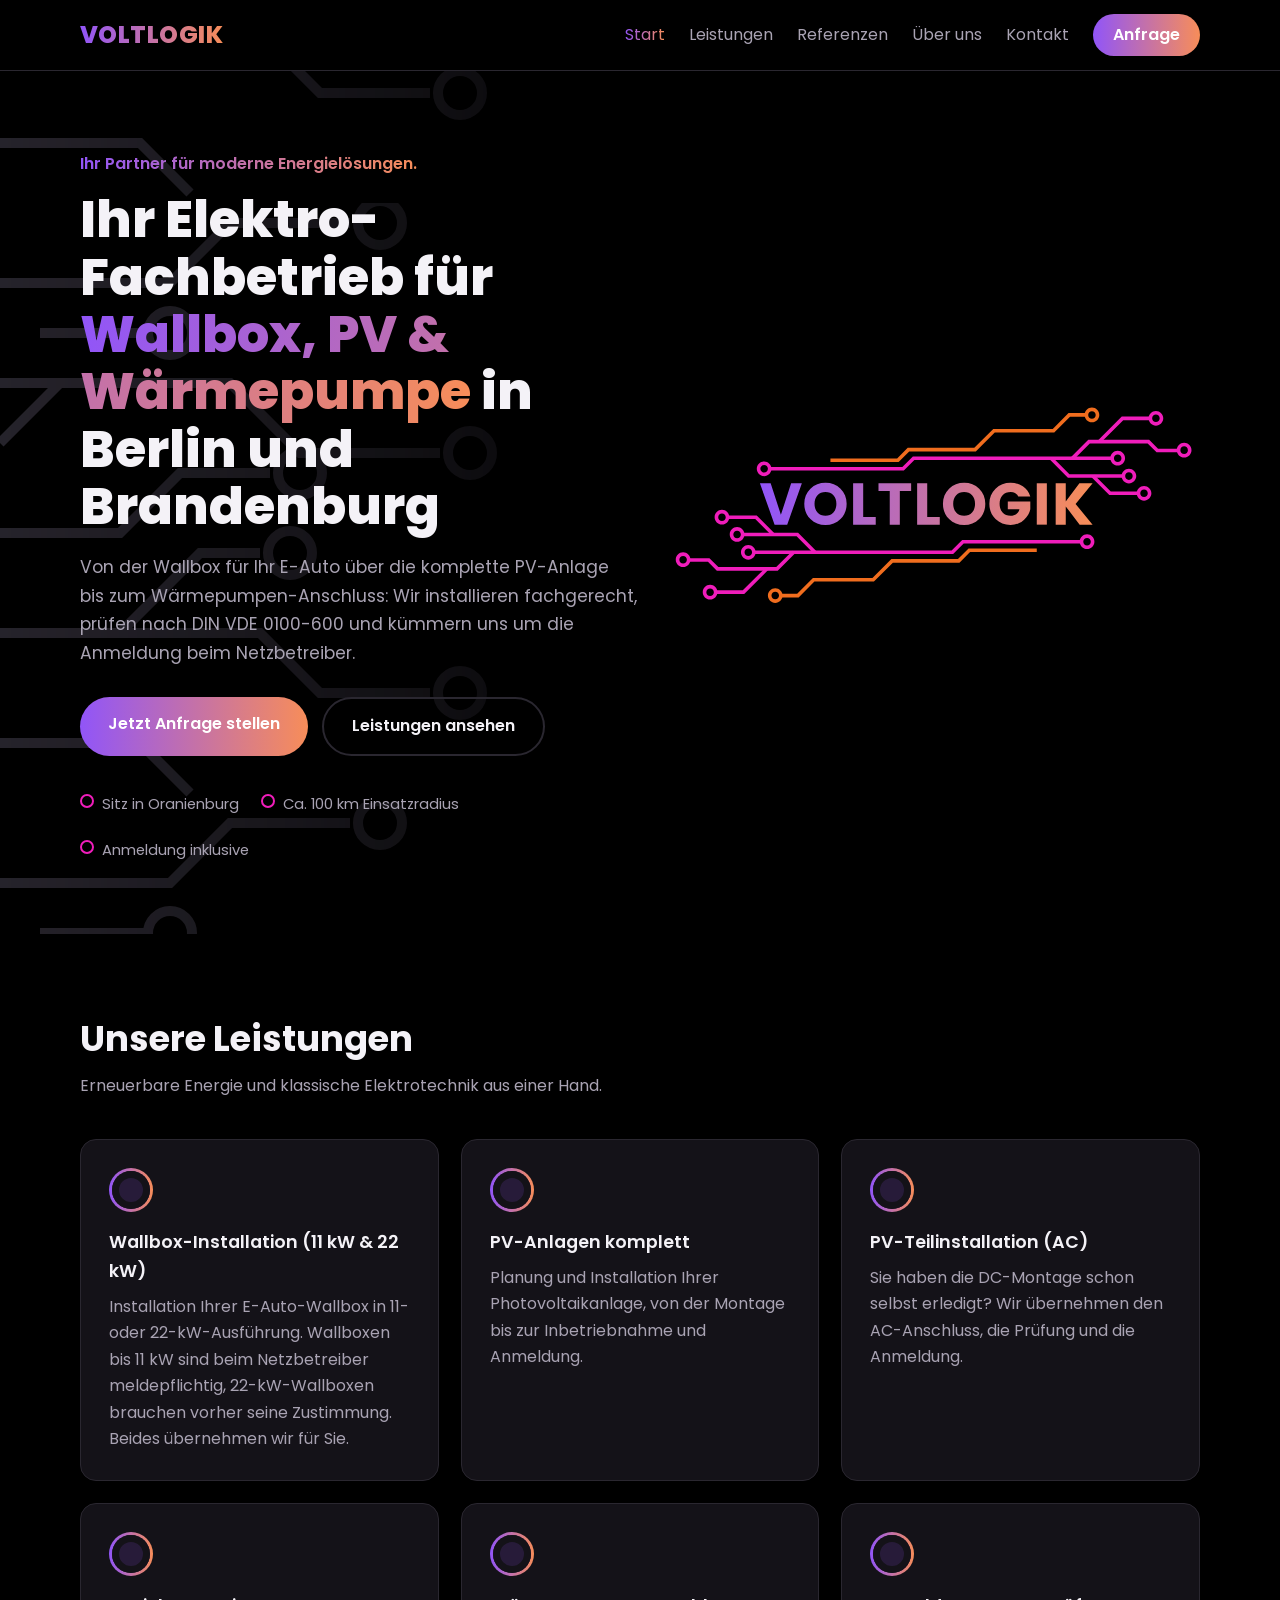
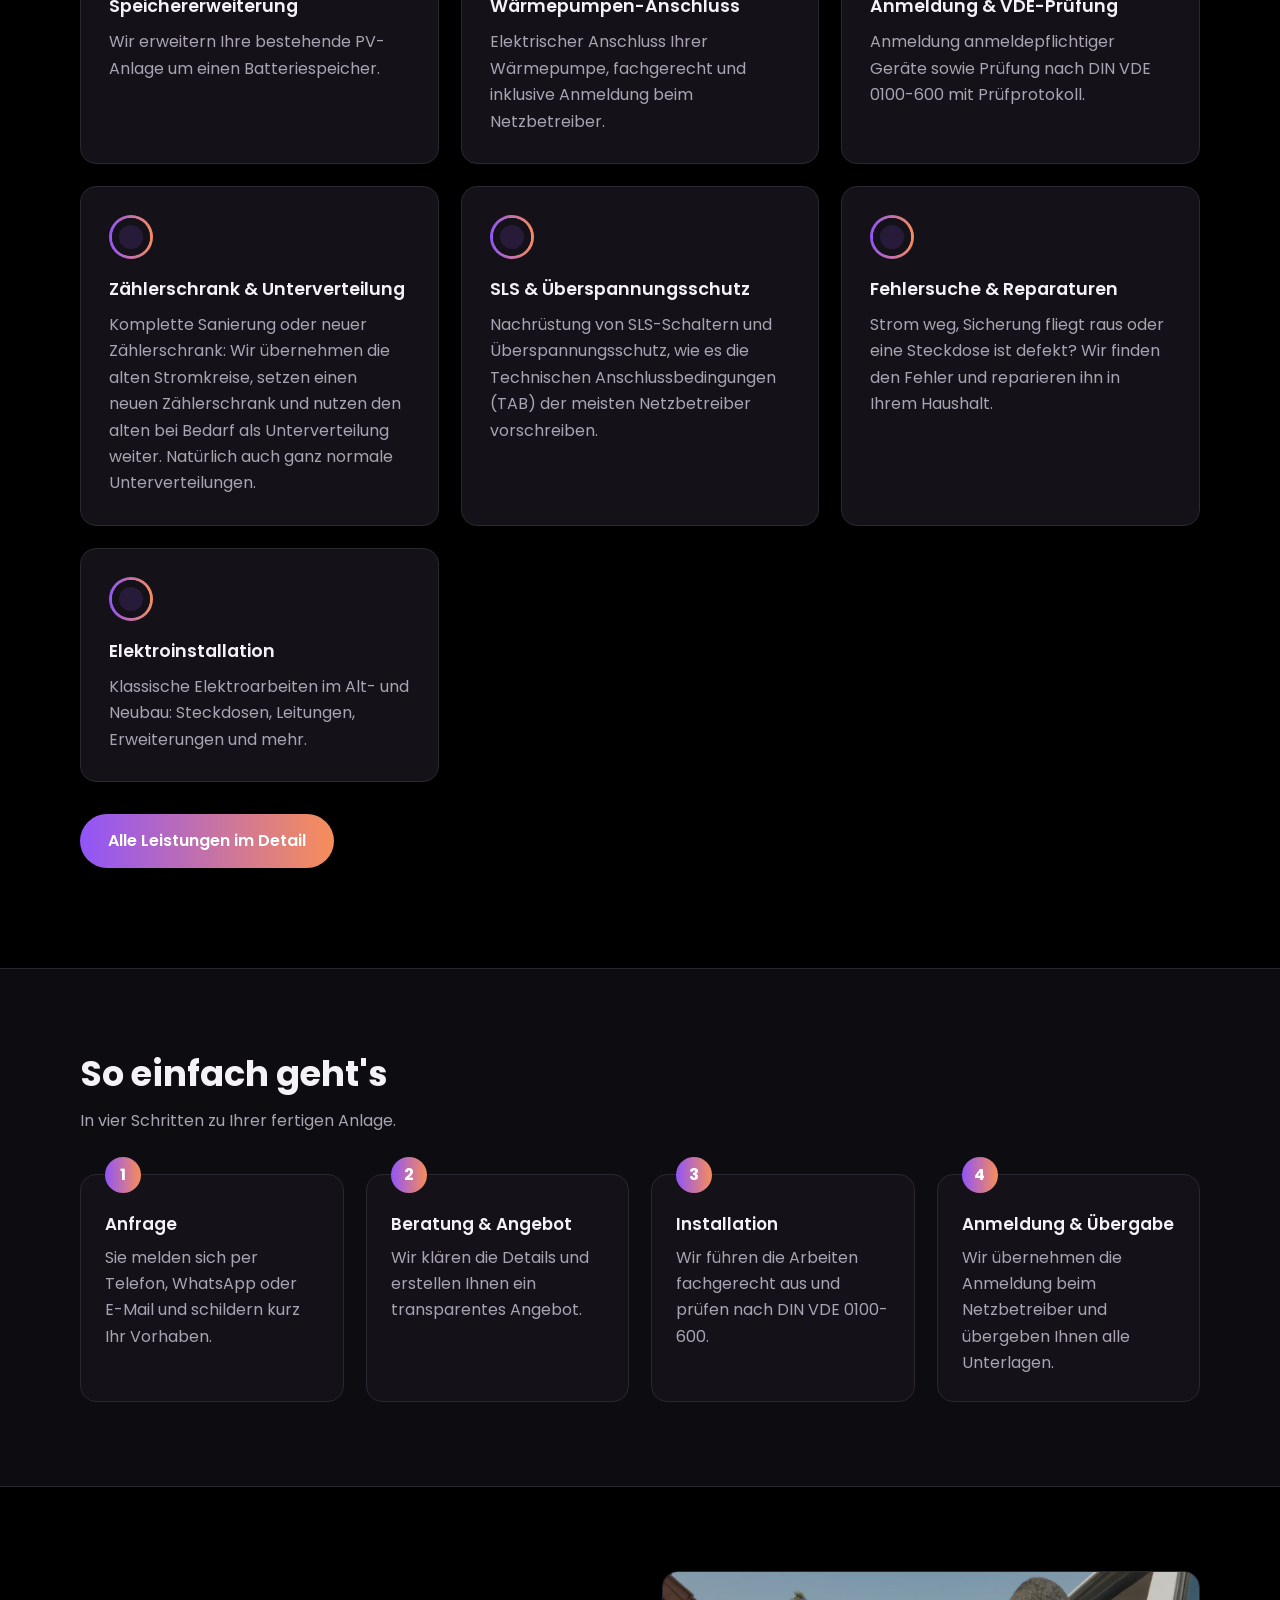
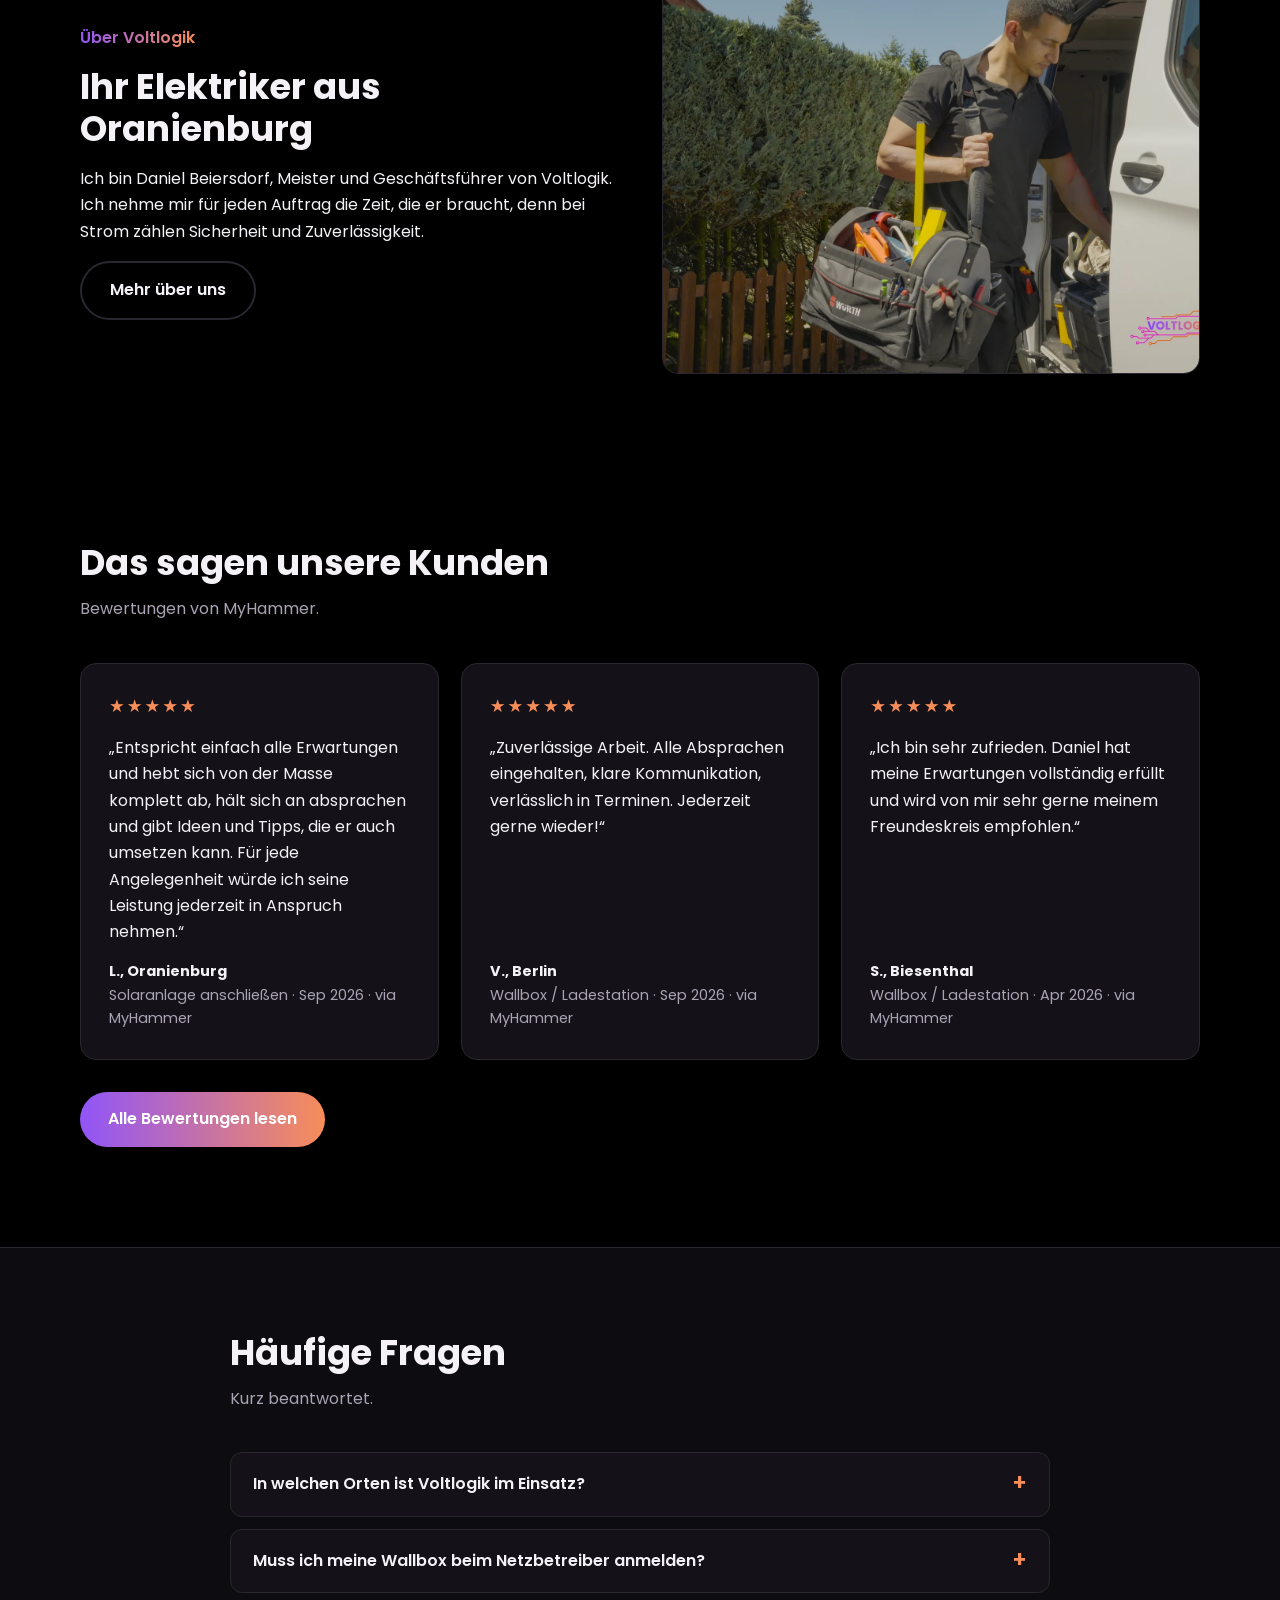
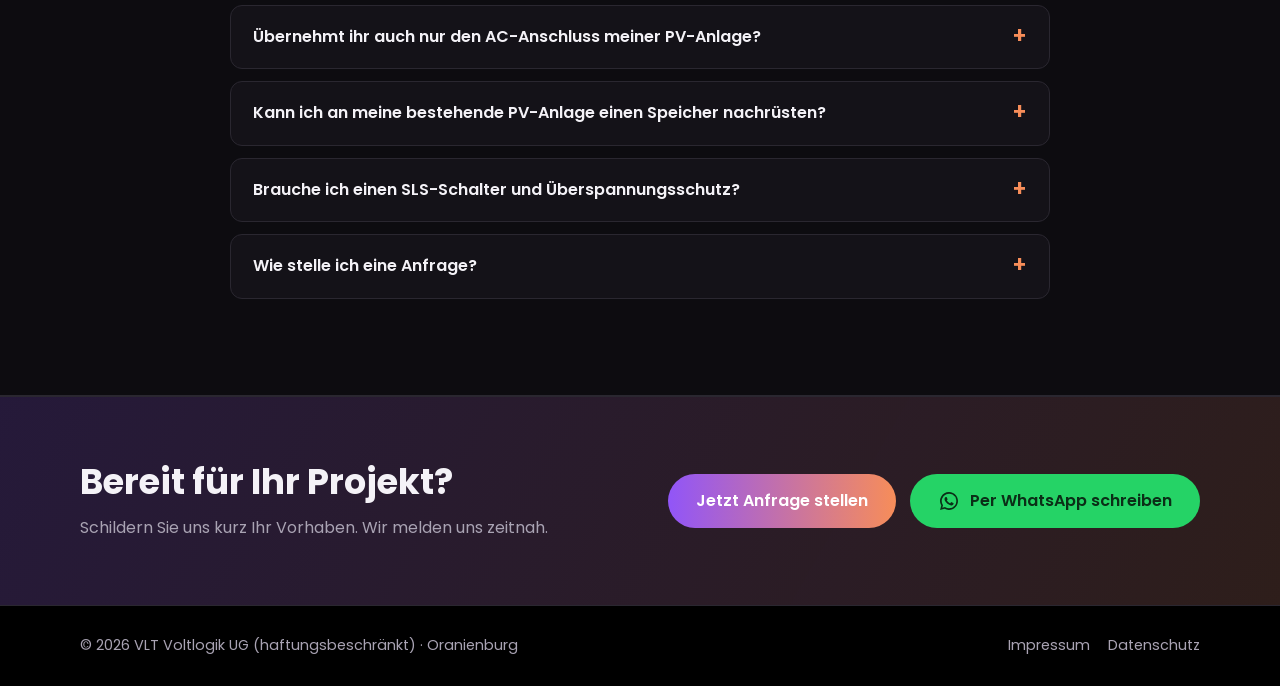
==== commit 1d935ddc: "SEO/GEO: Titel, Meta, Canonical, Open Graph, Schema.org (Electrician, FAQPage), FAQ, llms.txt; Portr" ====
--- a/index.html
+++ b/index.html
@@ -3,8 +3,21 @@
 <head>
   <meta charset="utf-8">
   <meta name="viewport" content="width=device-width, initial-scale=1">
-  <title>Voltlogik UG – Elektrofachbetrieb für PV, Wärmepumpen & Elektroinstallation in Berlin & Brandenburg</title>
-  <meta name="description" content="Elektrofachbetrieb aus Oranienburg: PV-Anlagen, Speichererweiterung, Wärmepumpen-Anschluss, Anmeldung, Prüfung nach DIN VDE 0100-600 und Elektroinstallation in Berlin & Brandenburg.">
+  <title>Elektriker in Oranienburg – Wallbox, PV & Wärmepumpe | Voltlogik</title>
+  <meta name="description" content="Elektrofachbetrieb aus Oranienburg für Berlin & Brandenburg: Wallbox-Installation (11 & 22 kW), PV-Anlagen, Speicher, Wärmepumpen-Anschluss, Zählerschrank und VDE-Prüfung. Jetzt anfragen.">
+  <link rel="canonical" href="https://voltlogik.de/">
+  <meta name="robots" content="index, follow, max-image-preview:large">
+  <meta property="og:type" content="website">
+  <meta property="og:locale" content="de_DE">
+  <meta property="og:site_name" content="Voltlogik">
+  <meta property="og:title" content="Elektriker in Oranienburg – Wallbox, PV & Wärmepumpe | Voltlogik">
+  <meta property="og:description" content="Elektrofachbetrieb aus Oranienburg für Berlin & Brandenburg: Wallbox-Installation (11 & 22 kW), PV-Anlagen, Speicher, Wärmepumpen-Anschluss, Zählerschrank und VDE-Prüfung. Jetzt anfragen.">
+  <meta property="og:url" content="https://voltlogik.de/">
+  <meta property="og:image" content="https://voltlogik.de/img/fotos/foto2.webp">
+  <meta name="geo.region" content="DE-BB">
+  <meta name="geo.placename" content="Oranienburg">
+  <script type="application/ld+json">{"@context": "https://schema.org", "@type": "Electrician", "@id": "https://voltlogik.de/#betrieb", "name": "Voltlogik", "legalName": "VLT Voltlogik UG (haftungsbeschränkt)", "url": "https://voltlogik.de/", "logo": "https://voltlogik.de/img/voltlogik-logo.svg", "image": "https://voltlogik.de/img/fotos/foto2.webp", "telephone": "+4915162777020", "email": "kontakt@voltlogik.de", "slogan": "Ihr Partner für moderne Energielösungen.", "founder": {"@type": "Person", "name": "Daniel Beiersdorf", "jobTitle": "Geschäftsführer"}, "foundingDate": "2026-03", "address": {"@type": "PostalAddress", "addressLocality": "Oranienburg", "postalCode": "16515", "addressRegion": "Brandenburg", "addressCountry": "DE"}, "areaServed": [{"@type": "City", "name": "Oranienburg"}, {"@type": "City", "name": "Berlin"}, {"@type": "State", "name": "Brandenburg"}], "sameAs": ["https://www.my-hammer.de/auftragnehmer/vlt-voltlogik-ug"], "knowsAbout": ["Wallbox-Installation", "Photovoltaik", "Batteriespeicher", "Wärmepumpen-Anschluss", "Zählerschrank", "Unterverteilung", "SLS-Schalter", "Überspannungsschutz", "Prüfung nach DIN VDE 0100-600", "Elektroinstallation"], "hasOfferCatalog": {"@type": "OfferCatalog", "name": "Leistungen", "itemListElement": [{"@type": "Offer", "itemOffered": {"@type": "Service", "name": "Wallbox-Installation (11 kW & 22 kW)", "description": "Installation Ihrer E-Auto-Wallbox in 11- oder 22-kW-Ausführung. Wallboxen bis 11 kW sind beim Netzbetreiber meldepflichtig, 22-kW-Wallboxen brauchen vorher seine Zustimmung. Beides übernehmen wir für Sie."}}, {"@type": "Offer", "itemOffered": {"@type": "Service", "name": "PV-Anlagen komplett", "description": "Planung und Installation Ihrer Photovoltaikanlage, von der Montage bis zur Inbetriebnahme und Anmeldung."}}, {"@type": "Offer", "itemOffered": {"@type": "Service", "name": "PV-Teilinstallation (AC)", "description": "Sie haben die DC-Montage schon selbst erledigt? Wir übernehmen den AC-Anschluss, die Prüfung und die Anmeldung."}}, {"@type": "Offer", "itemOffered": {"@type": "Service", "name": "Speichererweiterung", "description": "Wir erweitern Ihre bestehende PV-Anlage um einen Batteriespeicher."}}, {"@type": "Offer", "itemOffered": {"@type": "Service", "name": "Wärmepumpen-Anschluss", "description": "Elektrischer Anschluss Ihrer Wärmepumpe, fachgerecht und inklusive Anmeldung beim Netzbetreiber."}}, {"@type": "Offer", "itemOffered": {"@type": "Service", "name": "Anmeldung & VDE-Prüfung", "description": "Anmeldung anmeldepflichtiger Geräte sowie Prüfung nach DIN VDE 0100-600 mit Prüfprotokoll."}}, {"@type": "Offer", "itemOffered": {"@type": "Service", "name": "Zählerschrank & Unterverteilung", "description": "Komplette Sanierung oder neuer Zählerschrank: Wir übernehmen die alten Stromkreise, setzen einen neuen Zählerschrank und nutzen den alten bei Bedarf als Unterverteilung weiter. Natürlich auch ganz normale Unterverteilungen."}}, {"@type": "Offer", "itemOffered": {"@type": "Service", "name": "SLS & Überspannungsschutz", "description": "Nachrüstung von SLS-Schaltern und Überspannungsschutz, wie es die Technischen Anschlussbedingungen (TAB) der meisten Netzbetreiber vorschreiben."}}, {"@type": "Offer", "itemOffered": {"@type": "Service", "name": "Fehlersuche & Reparaturen", "description": "Strom weg, Sicherung fliegt raus oder eine Steckdose ist defekt? Wir finden den Fehler und reparieren ihn in Ihrem Haushalt."}}, {"@type": "Offer", "itemOffered": {"@type": "Service", "name": "Elektroinstallation", "description": "Klassische Elektroarbeiten im Alt- und Neubau: Steckdosen, Leitungen, Erweiterungen und mehr."}}]}}</script>
+  <script type="application/ld+json">{"@context": "https://schema.org", "@type": "FAQPage", "mainEntity": [{"@type": "Question", "name": "In welchen Orten ist Voltlogik im Einsatz?", "acceptedAnswer": {"@type": "Answer", "text": "Wir sitzen in Oranienburg und arbeiten in Berlin und Brandenburg im Umkreis von rund 100 km, zum Beispiel in Hohen Neuendorf, Birkenwerder, Bernau bei Berlin, Panketal, Biesenthal, Kleinmachnow und Fürstenberg/Havel."}}, {"@type": "Question", "name": "Muss ich meine Wallbox beim Netzbetreiber anmelden?", "acceptedAnswer": {"@type": "Answer", "text": "Ja. Wallboxen bis 11 kW sind beim Netzbetreiber meldepflichtig. Wallboxen mit mehr als 11 kW, zum Beispiel 22 kW, brauchen vorher die Zustimmung des Netzbetreibers. Die Anmeldung übernehmen wir für Sie."}}, {"@type": "Question", "name": "Übernehmt ihr auch nur den AC-Anschluss meiner PV-Anlage?", "acceptedAnswer": {"@type": "Answer", "text": "Ja. Wenn Sie die DC-Montage selbst erledigt haben, übernehmen wir den AC-Anschluss, die Prüfung nach DIN VDE 0100-600 und die Anmeldung beim Netzbetreiber."}}, {"@type": "Question", "name": "Kann ich an meine bestehende PV-Anlage einen Speicher nachrüsten?", "acceptedAnswer": {"@type": "Answer", "text": "Ja. Wir erweitern bestehende PV-Anlagen um einen Batteriespeicher. Ob und wie das bei Ihrer Anlage geht, klären wir vorab mit Ihnen."}}, {"@type": "Question", "name": "Brauche ich einen SLS-Schalter und Überspannungsschutz?", "acceptedAnswer": {"@type": "Answer", "text": "Die Technischen Anschlussbedingungen (TAB) der meisten Netzbetreiber schreiben das vor. Ob bei Ihnen nachgerüstet werden muss, prüfen wir vor Ort."}}, {"@type": "Question", "name": "Wie stelle ich eine Anfrage?", "acceptedAnswer": {"@type": "Answer", "text": "Am einfachsten per Telefon, WhatsApp oder E-Mail an kontakt@voltlogik.de. Nennen Sie uns kurz Ort und Vorhaben und schicken Sie gerne ein paar Fotos vom Zählerschrank mit."}}]}</script>
   <link rel="stylesheet" href="css/style.css">
   <link rel="icon" href="img/favicon.svg" type="image/svg+xml">
   <link rel="preload" href="fonts/poppins-latin-800-normal.woff2" as="font" type="font/woff2" crossorigin>
@@ -34,8 +47,9 @@
 <div class="step"><h3>Installation</h3><p>Wir führen die Arbeiten fachgerecht aus und prüfen nach DIN VDE 0100-600.</p></div>
 <div class="step"><h3>Anmeldung &amp; Übergabe</h3><p>Wir übernehmen die Anmeldung beim Netzbetreiber und übergeben Ihnen alle Unterlagen.</p></div>
 </div></div></section>
-<section><div class="wrap two"><div><span class="claim grad">Über Voltlogik</span><h2>Ihr Elektriker aus Oranienburg</h2><p>Ich bin Daniel Beiersdorf, Meister und Geschäftsführer von Voltlogik. Ich nehme mir für jeden Auftrag die Zeit, die er braucht, denn bei Strom zählen Sicherheit und Zuverlässigkeit.</p><a class="btn ghost" href="ueber-uns.html">Mehr über uns</a></div><img class="photo" src="img/fotos/foto2.webp" alt="Daniel Beiersdorf mit Werkzeugtasche am Voltlogik-Firmenwagen" width="1600" height="1018" loading="lazy" decoding="async"></div></section>
+<section><div class="wrap two"><div><span class="claim grad">Über Voltlogik</span><h2>Ihr Elektriker aus Oranienburg</h2><p>Ich bin Daniel Beiersdorf, Meister und Geschäftsführer von Voltlogik. Ich nehme mir für jeden Auftrag die Zeit, die er braucht, denn bei Strom zählen Sicherheit und Zuverlässigkeit.</p><a class="btn ghost" href="ueber-uns.html">Mehr über uns</a></div><img class="photo" src="img/fotos/foto2.webp" alt="Daniel Beiersdorf mit Werkzeugtasche am Voltlogik-Firmenwagen" width="1600" height="1018" loading="lazy"></div></section>
 <section><div class="wrap"><h2>Das sagen unsere Kunden</h2><p class="lead">Bewertungen von MyHammer.</p><div class="grid"><figure class="card review"><span class="stars" aria-label="5 von 5 Sternen">★★★★★<span class="off"></span></span><blockquote>„Entspricht einfach alle Erwartungen und hebt sich von der Masse komplett ab, hält sich an absprachen und gibt Ideen und Tipps, die er auch umsetzen kann. Für jede Angelegenheit würde ich seine Leistung jederzeit in Anspruch nehmen.“</blockquote><figcaption><strong>L., Oranienburg</strong><span>Solaranlage anschließen · Sep 2026 · via MyHammer</span></figcaption></figure><figure class="card review"><span class="stars" aria-label="5 von 5 Sternen">★★★★★<span class="off"></span></span><blockquote>„Zuverlässige Arbeit. Alle Absprachen eingehalten, klare Kommunikation, verlässlich in Terminen. Jederzeit gerne wieder!“</blockquote><figcaption><strong>V., Berlin</strong><span>Wallbox / Ladestation · Sep 2026 · via MyHammer</span></figcaption></figure><figure class="card review"><span class="stars" aria-label="5 von 5 Sternen">★★★★★<span class="off"></span></span><blockquote>„Ich bin sehr zufrieden. Daniel hat meine Erwartungen vollständig erfüllt und wird von mir sehr gerne meinem Freundeskreis empfohlen.“</blockquote><figcaption><strong>S., Biesenthal</strong><span>Wallbox / Ladestation · Apr 2026 · via MyHammer</span></figcaption></figure></div><p class="mt"><a class="btn" href="referenzen.html">Alle Bewertungen lesen</a></p></div></section>
+<section class="alt"><div class="wrap narrow"><h2>Häufige Fragen</h2><p class="lead">Kurz beantwortet.</p><details class="faq"><summary>In welchen Orten ist Voltlogik im Einsatz?</summary><p>Wir sitzen in Oranienburg und arbeiten in Berlin und Brandenburg im Umkreis von rund 100 km, zum Beispiel in Hohen Neuendorf, Birkenwerder, Bernau bei Berlin, Panketal, Biesenthal, Kleinmachnow und Fürstenberg/Havel.</p></details><details class="faq"><summary>Muss ich meine Wallbox beim Netzbetreiber anmelden?</summary><p>Ja. Wallboxen bis 11 kW sind beim Netzbetreiber meldepflichtig. Wallboxen mit mehr als 11 kW, zum Beispiel 22 kW, brauchen vorher die Zustimmung des Netzbetreibers. Die Anmeldung übernehmen wir für Sie.</p></details><details class="faq"><summary>Übernehmt ihr auch nur den AC-Anschluss meiner PV-Anlage?</summary><p>Ja. Wenn Sie die DC-Montage selbst erledigt haben, übernehmen wir den AC-Anschluss, die Prüfung nach DIN VDE 0100-600 und die Anmeldung beim Netzbetreiber.</p></details><details class="faq"><summary>Kann ich an meine bestehende PV-Anlage einen Speicher nachrüsten?</summary><p>Ja. Wir erweitern bestehende PV-Anlagen um einen Batteriespeicher. Ob und wie das bei Ihrer Anlage geht, klären wir vorab mit Ihnen.</p></details><details class="faq"><summary>Brauche ich einen SLS-Schalter und Überspannungsschutz?</summary><p>Die Technischen Anschlussbedingungen (TAB) der meisten Netzbetreiber schreiben das vor. Ob bei Ihnen nachgerüstet werden muss, prüfen wir vor Ort.</p></details><details class="faq"><summary>Wie stelle ich eine Anfrage?</summary><p>Am einfachsten per Telefon, WhatsApp oder E-Mail an kontakt@voltlogik.de. Nennen Sie uns kurz Ort und Vorhaben und schicken Sie gerne ein paar Fotos vom Zählerschrank mit.</p></details></div></section>
 <section class="contact"><div class="wrap cta-band"><div><h2>Bereit für Ihr Projekt?</h2><p class="lead">Schildern Sie uns kurz Ihr Vorhaben. Wir melden uns zeitnah.</p></div><div class="ctas"><a class="btn" href="kontakt.html">Jetzt Anfrage stellen</a><a class="btn wa" href="https://wa.me/message/XTBNEGVWKSSOC1" target="_blank" rel="noopener"><svg class="wa-ic" viewBox="0 0 32 32" aria-hidden="true"><path fill="currentColor" d="M16 3a13 13 0 0 0-11.2 19.6L3 29l6.6-1.7A13 13 0 1 0 16 3zm0 23.6a10.6 10.6 0 0 1-5.4-1.5l-.4-.2-3.9 1 1-3.8-.2-.4A10.6 10.6 0 1 1 16 26.6zm5.8-7.9c-.3-.2-1.9-.9-2.2-1s-.5-.2-.7.2-.8 1-1 1.2-.4.2-.7.1a8.7 8.7 0 0 1-4.3-3.8c-.3-.6.3-.5.9-1.7.1-.2 0-.4 0-.5l-1-2.4c-.3-.6-.5-.5-.7-.5h-.6a1.2 1.2 0 0 0-.9.4 3.6 3.6 0 0 0-1.1 2.7 6.3 6.3 0 0 0 1.3 3.3 14.4 14.4 0 0 0 5.5 4.9c2 .9 2.9 1 3.9.8a3.3 3.3 0 0 0 2.2-1.5 2.7 2.7 0 0 0 .2-1.5c-.1-.2-.3-.3-.6-.4z"/></svg>Per WhatsApp schreiben</a></div></div></section>
 </main>
 <footer>
--- a/css/style.css
+++ b/css/style.css
@@ -79,3 +79,15 @@
 .photo.portrait{aspect-ratio:4/5;max-height:560px;object-position:center 20%}
 .row:nth-child(even) .photo{order:-1}
 @media(max-width:760px){.row:nth-child(even) .photo{order:0}}
+.photo.tall{aspect-ratio:4/5;max-height:620px}
+.gallery{display:grid;gap:18px;grid-template-columns:repeat(auto-fill,minmax(min(100%,300px),1fr))}
+.gal{margin:0;background:var(--card);border:1px solid var(--line);border-radius:var(--radius);overflow:hidden}
+.gal img{width:100%;aspect-ratio:4/5;object-fit:cover;object-position:center 10%}
+.gal figcaption{padding:12px 14px;display:flex;flex-direction:column;font-size:.88rem}.gal figcaption span{color:var(--muted)}
+.narrow{max-width:860px}
+.faq{background:var(--card);border:1px solid var(--line);border-radius:12px;margin-bottom:12px;padding:0 22px}
+.faq summary{cursor:pointer;font-weight:600;padding:18px 0;list-style:none;display:flex;justify-content:space-between;gap:16px}
+.faq summary::-webkit-details-marker{display:none}
+.faq summary::after{content:"+";color:var(--orange);font-size:1.4rem;line-height:1}
+.faq[open] summary::after{content:"–"}
+.faq p{margin:0 0 18px;color:var(--muted)}
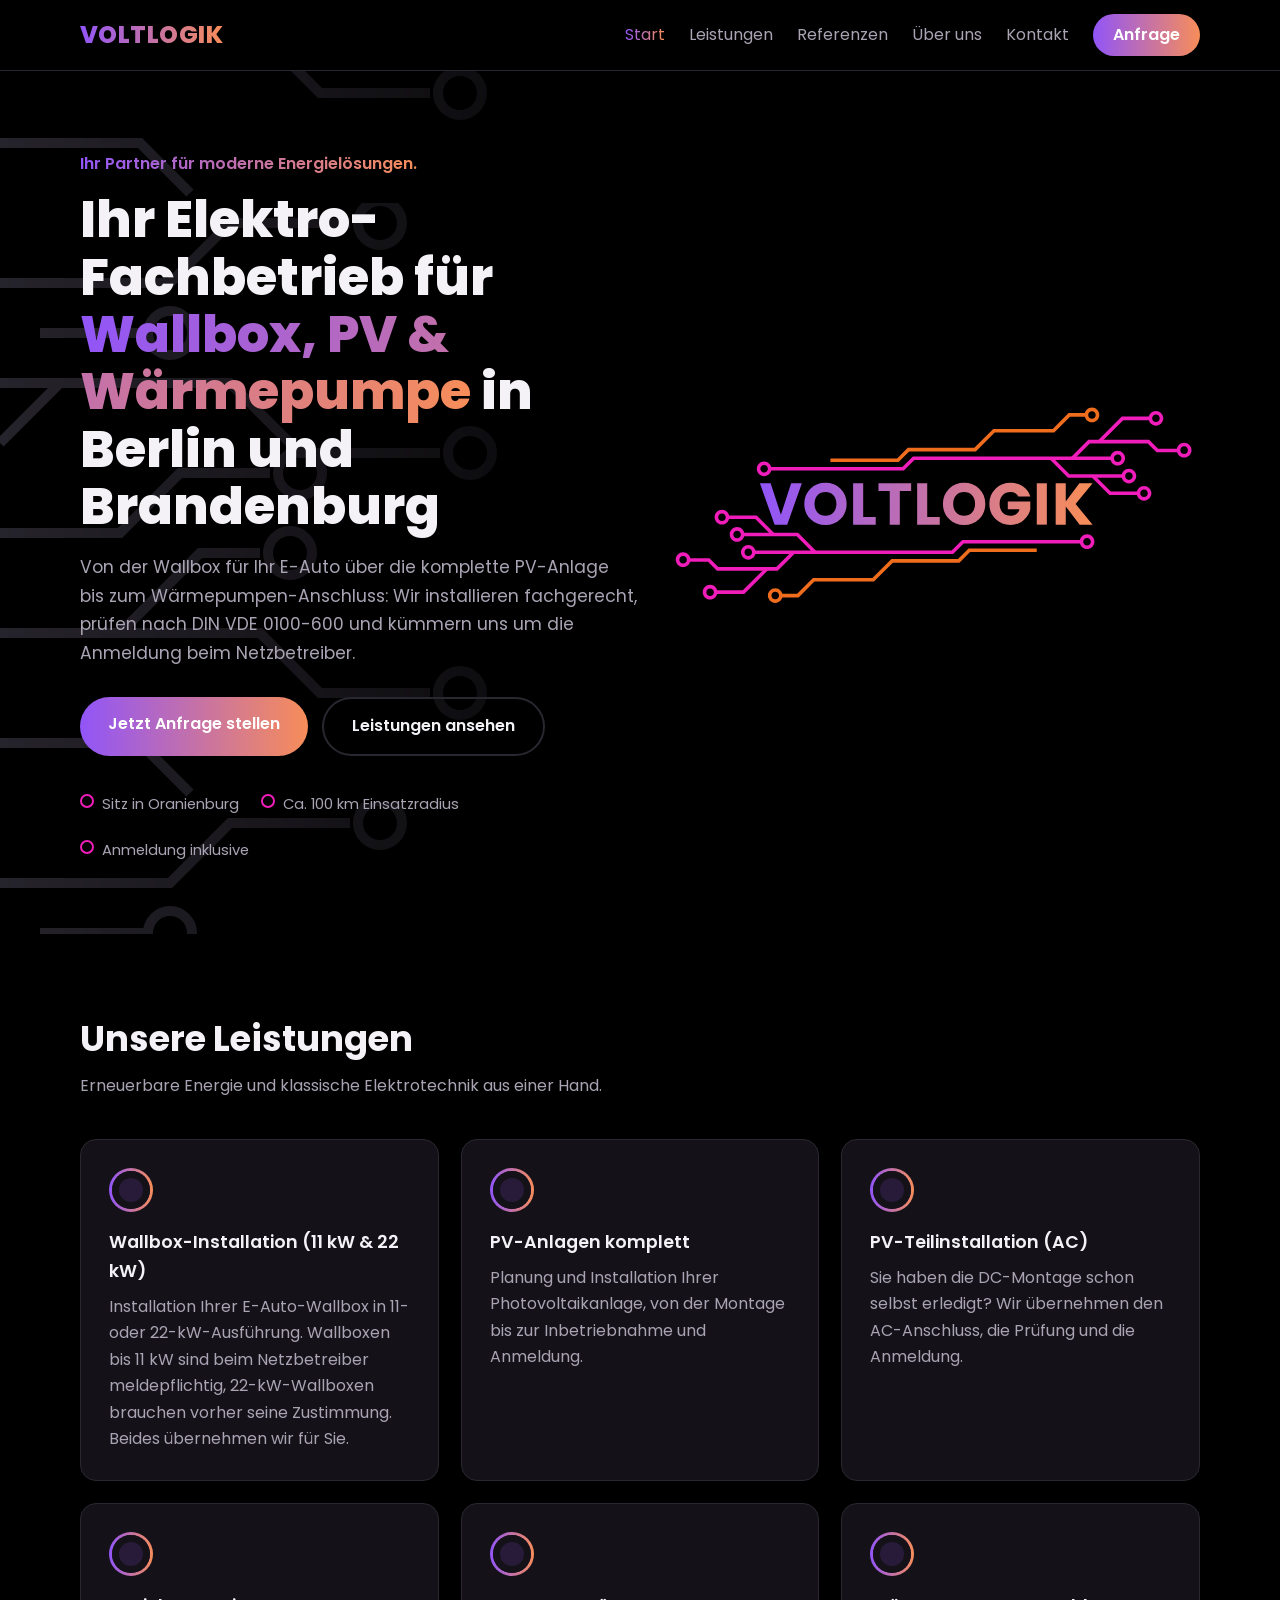
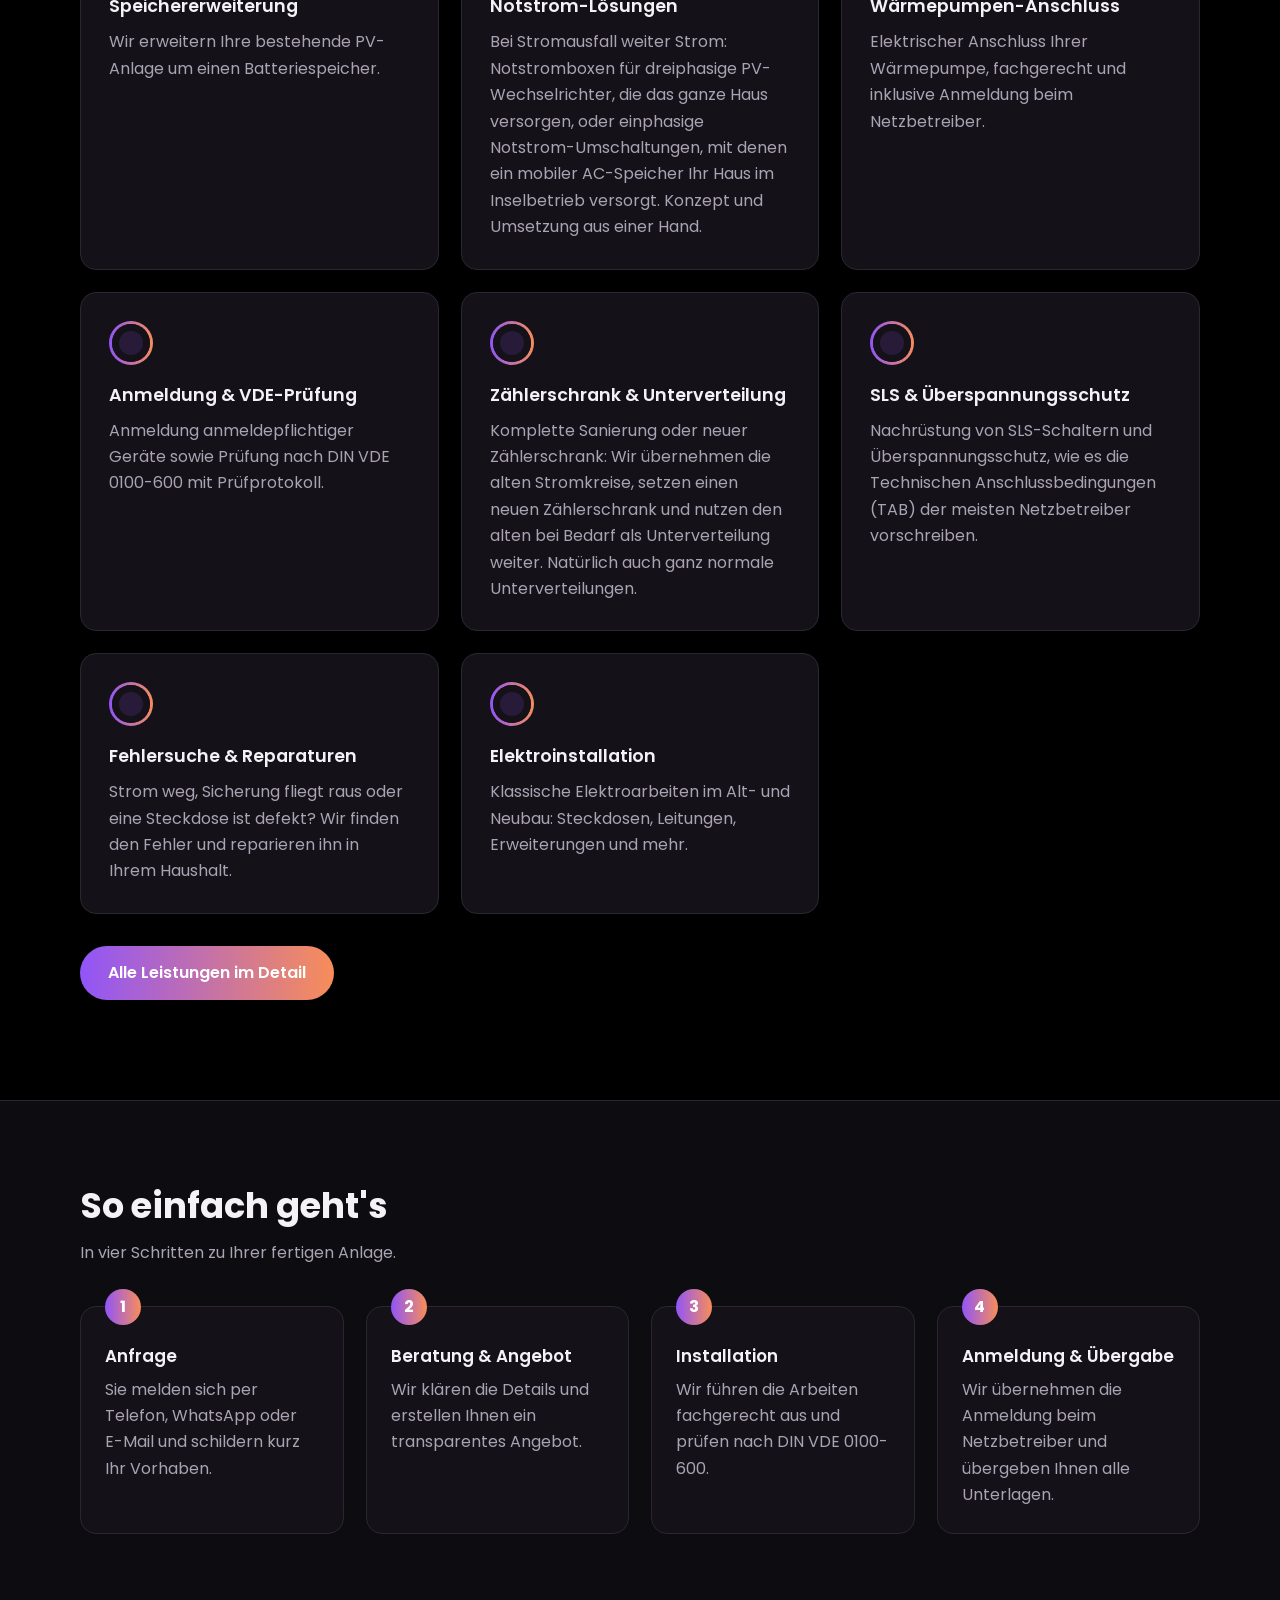
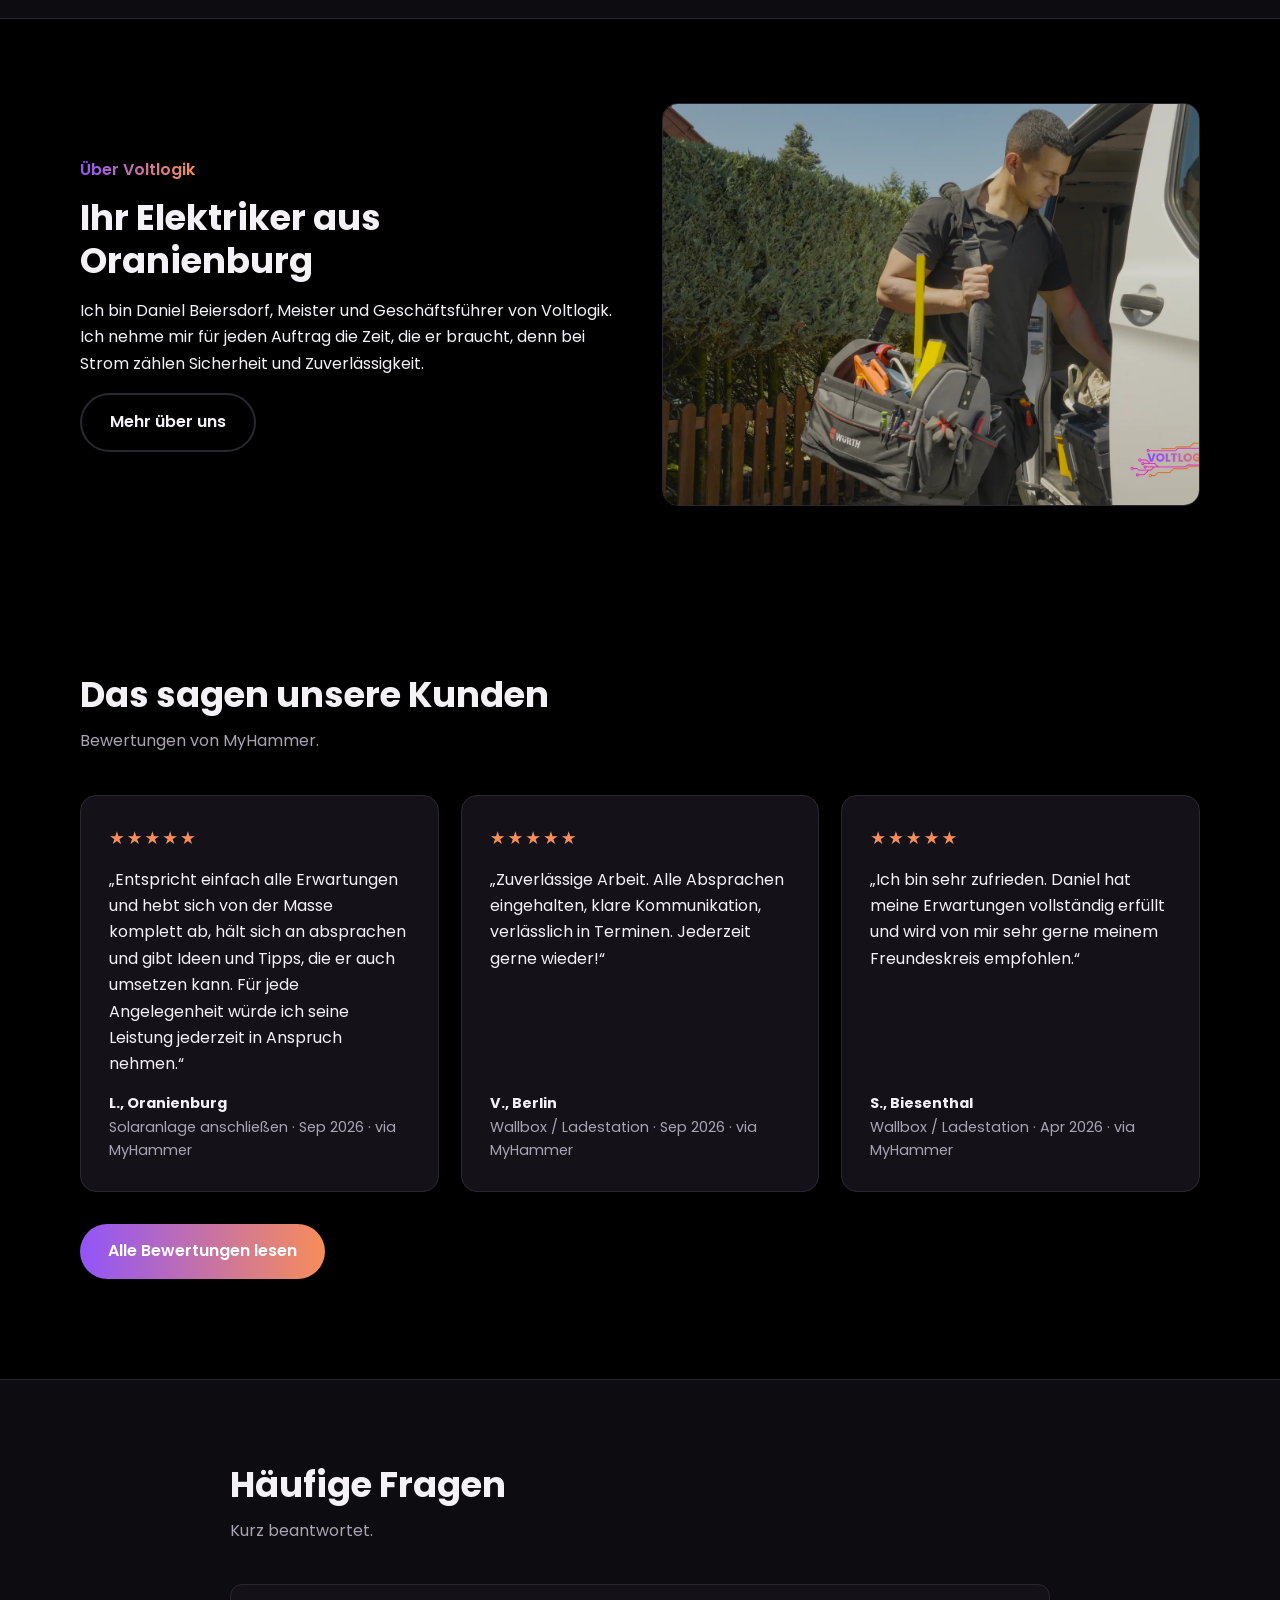
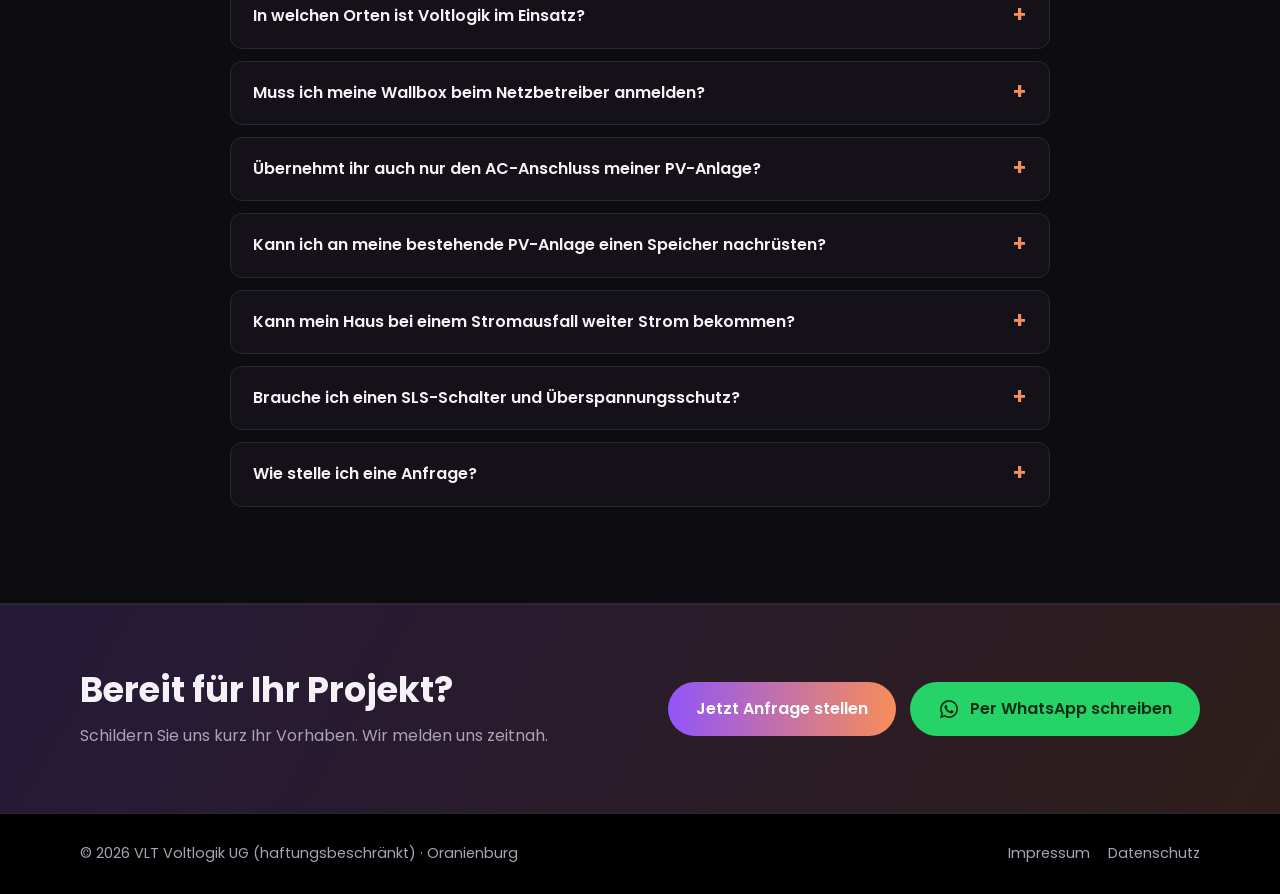
==== commit 94e57d7d: "Notstrom-Lösungen als eigene Leistung, Galerie-Beschriftungen korrigiert Co-Authored-By: Claude Opus" ====
--- a/index.html
+++ b/index.html
@@ -16,8 +16,8 @@
   <meta property="og:image" content="https://voltlogik.de/img/fotos/foto2.webp">
   <meta name="geo.region" content="DE-BB">
   <meta name="geo.placename" content="Oranienburg">
-  <script type="application/ld+json">{"@context": "https://schema.org", "@type": "Electrician", "@id": "https://voltlogik.de/#betrieb", "name": "Voltlogik", "legalName": "VLT Voltlogik UG (haftungsbeschränkt)", "url": "https://voltlogik.de/", "logo": "https://voltlogik.de/img/voltlogik-logo.svg", "image": "https://voltlogik.de/img/fotos/foto2.webp", "telephone": "+4915162777020", "email": "kontakt@voltlogik.de", "slogan": "Ihr Partner für moderne Energielösungen.", "founder": {"@type": "Person", "name": "Daniel Beiersdorf", "jobTitle": "Geschäftsführer"}, "foundingDate": "2026-03", "address": {"@type": "PostalAddress", "addressLocality": "Oranienburg", "postalCode": "16515", "addressRegion": "Brandenburg", "addressCountry": "DE"}, "areaServed": [{"@type": "City", "name": "Oranienburg"}, {"@type": "City", "name": "Berlin"}, {"@type": "State", "name": "Brandenburg"}], "sameAs": ["https://www.my-hammer.de/auftragnehmer/vlt-voltlogik-ug"], "knowsAbout": ["Wallbox-Installation", "Photovoltaik", "Batteriespeicher", "Wärmepumpen-Anschluss", "Zählerschrank", "Unterverteilung", "SLS-Schalter", "Überspannungsschutz", "Prüfung nach DIN VDE 0100-600", "Elektroinstallation"], "hasOfferCatalog": {"@type": "OfferCatalog", "name": "Leistungen", "itemListElement": [{"@type": "Offer", "itemOffered": {"@type": "Service", "name": "Wallbox-Installation (11 kW & 22 kW)", "description": "Installation Ihrer E-Auto-Wallbox in 11- oder 22-kW-Ausführung. Wallboxen bis 11 kW sind beim Netzbetreiber meldepflichtig, 22-kW-Wallboxen brauchen vorher seine Zustimmung. Beides übernehmen wir für Sie."}}, {"@type": "Offer", "itemOffered": {"@type": "Service", "name": "PV-Anlagen komplett", "description": "Planung und Installation Ihrer Photovoltaikanlage, von der Montage bis zur Inbetriebnahme und Anmeldung."}}, {"@type": "Offer", "itemOffered": {"@type": "Service", "name": "PV-Teilinstallation (AC)", "description": "Sie haben die DC-Montage schon selbst erledigt? Wir übernehmen den AC-Anschluss, die Prüfung und die Anmeldung."}}, {"@type": "Offer", "itemOffered": {"@type": "Service", "name": "Speichererweiterung", "description": "Wir erweitern Ihre bestehende PV-Anlage um einen Batteriespeicher."}}, {"@type": "Offer", "itemOffered": {"@type": "Service", "name": "Wärmepumpen-Anschluss", "description": "Elektrischer Anschluss Ihrer Wärmepumpe, fachgerecht und inklusive Anmeldung beim Netzbetreiber."}}, {"@type": "Offer", "itemOffered": {"@type": "Service", "name": "Anmeldung & VDE-Prüfung", "description": "Anmeldung anmeldepflichtiger Geräte sowie Prüfung nach DIN VDE 0100-600 mit Prüfprotokoll."}}, {"@type": "Offer", "itemOffered": {"@type": "Service", "name": "Zählerschrank & Unterverteilung", "description": "Komplette Sanierung oder neuer Zählerschrank: Wir übernehmen die alten Stromkreise, setzen einen neuen Zählerschrank und nutzen den alten bei Bedarf als Unterverteilung weiter. Natürlich auch ganz normale Unterverteilungen."}}, {"@type": "Offer", "itemOffered": {"@type": "Service", "name": "SLS & Überspannungsschutz", "description": "Nachrüstung von SLS-Schaltern und Überspannungsschutz, wie es die Technischen Anschlussbedingungen (TAB) der meisten Netzbetreiber vorschreiben."}}, {"@type": "Offer", "itemOffered": {"@type": "Service", "name": "Fehlersuche & Reparaturen", "description": "Strom weg, Sicherung fliegt raus oder eine Steckdose ist defekt? Wir finden den Fehler und reparieren ihn in Ihrem Haushalt."}}, {"@type": "Offer", "itemOffered": {"@type": "Service", "name": "Elektroinstallation", "description": "Klassische Elektroarbeiten im Alt- und Neubau: Steckdosen, Leitungen, Erweiterungen und mehr."}}]}}</script>
-  <script type="application/ld+json">{"@context": "https://schema.org", "@type": "FAQPage", "mainEntity": [{"@type": "Question", "name": "In welchen Orten ist Voltlogik im Einsatz?", "acceptedAnswer": {"@type": "Answer", "text": "Wir sitzen in Oranienburg und arbeiten in Berlin und Brandenburg im Umkreis von rund 100 km, zum Beispiel in Hohen Neuendorf, Birkenwerder, Bernau bei Berlin, Panketal, Biesenthal, Kleinmachnow und Fürstenberg/Havel."}}, {"@type": "Question", "name": "Muss ich meine Wallbox beim Netzbetreiber anmelden?", "acceptedAnswer": {"@type": "Answer", "text": "Ja. Wallboxen bis 11 kW sind beim Netzbetreiber meldepflichtig. Wallboxen mit mehr als 11 kW, zum Beispiel 22 kW, brauchen vorher die Zustimmung des Netzbetreibers. Die Anmeldung übernehmen wir für Sie."}}, {"@type": "Question", "name": "Übernehmt ihr auch nur den AC-Anschluss meiner PV-Anlage?", "acceptedAnswer": {"@type": "Answer", "text": "Ja. Wenn Sie die DC-Montage selbst erledigt haben, übernehmen wir den AC-Anschluss, die Prüfung nach DIN VDE 0100-600 und die Anmeldung beim Netzbetreiber."}}, {"@type": "Question", "name": "Kann ich an meine bestehende PV-Anlage einen Speicher nachrüsten?", "acceptedAnswer": {"@type": "Answer", "text": "Ja. Wir erweitern bestehende PV-Anlagen um einen Batteriespeicher. Ob und wie das bei Ihrer Anlage geht, klären wir vorab mit Ihnen."}}, {"@type": "Question", "name": "Brauche ich einen SLS-Schalter und Überspannungsschutz?", "acceptedAnswer": {"@type": "Answer", "text": "Die Technischen Anschlussbedingungen (TAB) der meisten Netzbetreiber schreiben das vor. Ob bei Ihnen nachgerüstet werden muss, prüfen wir vor Ort."}}, {"@type": "Question", "name": "Wie stelle ich eine Anfrage?", "acceptedAnswer": {"@type": "Answer", "text": "Am einfachsten per Telefon, WhatsApp oder E-Mail an kontakt@voltlogik.de. Nennen Sie uns kurz Ort und Vorhaben und schicken Sie gerne ein paar Fotos vom Zählerschrank mit."}}]}</script>
+  <script type="application/ld+json">{"@context": "https://schema.org", "@type": "Electrician", "@id": "https://voltlogik.de/#betrieb", "name": "Voltlogik", "legalName": "VLT Voltlogik UG (haftungsbeschränkt)", "url": "https://voltlogik.de/", "logo": "https://voltlogik.de/img/voltlogik-logo.svg", "image": "https://voltlogik.de/img/fotos/foto2.webp", "telephone": "+4915162777020", "email": "kontakt@voltlogik.de", "slogan": "Ihr Partner für moderne Energielösungen.", "founder": {"@type": "Person", "name": "Daniel Beiersdorf", "jobTitle": "Geschäftsführer"}, "foundingDate": "2026-03", "address": {"@type": "PostalAddress", "addressLocality": "Oranienburg", "postalCode": "16515", "addressRegion": "Brandenburg", "addressCountry": "DE"}, "areaServed": [{"@type": "City", "name": "Oranienburg"}, {"@type": "City", "name": "Berlin"}, {"@type": "State", "name": "Brandenburg"}], "sameAs": ["https://www.my-hammer.de/auftragnehmer/vlt-voltlogik-ug"], "knowsAbout": ["Wallbox-Installation", "Photovoltaik", "Batteriespeicher", "Notstrom-Lösungen", "Notstromversorgung bei Stromausfall", "Wärmepumpen-Anschluss", "Zählerschrank", "Unterverteilung", "SLS-Schalter", "Überspannungsschutz", "Prüfung nach DIN VDE 0100-600", "Elektroinstallation"], "hasOfferCatalog": {"@type": "OfferCatalog", "name": "Leistungen", "itemListElement": [{"@type": "Offer", "itemOffered": {"@type": "Service", "name": "Wallbox-Installation (11 kW & 22 kW)", "description": "Installation Ihrer E-Auto-Wallbox in 11- oder 22-kW-Ausführung. Wallboxen bis 11 kW sind beim Netzbetreiber meldepflichtig, 22-kW-Wallboxen brauchen vorher seine Zustimmung. Beides übernehmen wir für Sie."}}, {"@type": "Offer", "itemOffered": {"@type": "Service", "name": "PV-Anlagen komplett", "description": "Planung und Installation Ihrer Photovoltaikanlage, von der Montage bis zur Inbetriebnahme und Anmeldung."}}, {"@type": "Offer", "itemOffered": {"@type": "Service", "name": "PV-Teilinstallation (AC)", "description": "Sie haben die DC-Montage schon selbst erledigt? Wir übernehmen den AC-Anschluss, die Prüfung und die Anmeldung."}}, {"@type": "Offer", "itemOffered": {"@type": "Service", "name": "Speichererweiterung", "description": "Wir erweitern Ihre bestehende PV-Anlage um einen Batteriespeicher."}}, {"@type": "Offer", "itemOffered": {"@type": "Service", "name": "Notstrom-Lösungen", "description": "Bei Stromausfall weiter Strom: Notstromboxen für dreiphasige PV-Wechselrichter, die das ganze Haus versorgen, oder einphasige Notstrom-Umschaltungen, mit denen ein mobiler AC-Speicher Ihr Haus im Inselbetrieb versorgt. Konzept und Umsetzung aus einer Hand."}}, {"@type": "Offer", "itemOffered": {"@type": "Service", "name": "Wärmepumpen-Anschluss", "description": "Elektrischer Anschluss Ihrer Wärmepumpe, fachgerecht und inklusive Anmeldung beim Netzbetreiber."}}, {"@type": "Offer", "itemOffered": {"@type": "Service", "name": "Anmeldung & VDE-Prüfung", "description": "Anmeldung anmeldepflichtiger Geräte sowie Prüfung nach DIN VDE 0100-600 mit Prüfprotokoll."}}, {"@type": "Offer", "itemOffered": {"@type": "Service", "name": "Zählerschrank & Unterverteilung", "description": "Komplette Sanierung oder neuer Zählerschrank: Wir übernehmen die alten Stromkreise, setzen einen neuen Zählerschrank und nutzen den alten bei Bedarf als Unterverteilung weiter. Natürlich auch ganz normale Unterverteilungen."}}, {"@type": "Offer", "itemOffered": {"@type": "Service", "name": "SLS & Überspannungsschutz", "description": "Nachrüstung von SLS-Schaltern und Überspannungsschutz, wie es die Technischen Anschlussbedingungen (TAB) der meisten Netzbetreiber vorschreiben."}}, {"@type": "Offer", "itemOffered": {"@type": "Service", "name": "Fehlersuche & Reparaturen", "description": "Strom weg, Sicherung fliegt raus oder eine Steckdose ist defekt? Wir finden den Fehler und reparieren ihn in Ihrem Haushalt."}}, {"@type": "Offer", "itemOffered": {"@type": "Service", "name": "Elektroinstallation", "description": "Klassische Elektroarbeiten im Alt- und Neubau: Steckdosen, Leitungen, Erweiterungen und mehr."}}]}}</script>
+  <script type="application/ld+json">{"@context": "https://schema.org", "@type": "FAQPage", "mainEntity": [{"@type": "Question", "name": "In welchen Orten ist Voltlogik im Einsatz?", "acceptedAnswer": {"@type": "Answer", "text": "Wir sitzen in Oranienburg und arbeiten in Berlin und Brandenburg im Umkreis von rund 100 km, zum Beispiel in Hohen Neuendorf, Birkenwerder, Bernau bei Berlin, Panketal, Biesenthal, Kleinmachnow und Fürstenberg/Havel."}}, {"@type": "Question", "name": "Muss ich meine Wallbox beim Netzbetreiber anmelden?", "acceptedAnswer": {"@type": "Answer", "text": "Ja. Wallboxen bis 11 kW sind beim Netzbetreiber meldepflichtig. Wallboxen mit mehr als 11 kW, zum Beispiel 22 kW, brauchen vorher die Zustimmung des Netzbetreibers. Die Anmeldung übernehmen wir für Sie."}}, {"@type": "Question", "name": "Übernehmt ihr auch nur den AC-Anschluss meiner PV-Anlage?", "acceptedAnswer": {"@type": "Answer", "text": "Ja. Wenn Sie die DC-Montage selbst erledigt haben, übernehmen wir den AC-Anschluss, die Prüfung nach DIN VDE 0100-600 und die Anmeldung beim Netzbetreiber."}}, {"@type": "Question", "name": "Kann ich an meine bestehende PV-Anlage einen Speicher nachrüsten?", "acceptedAnswer": {"@type": "Answer", "text": "Ja. Wir erweitern bestehende PV-Anlagen um einen Batteriespeicher. Ob und wie das bei Ihrer Anlage geht, klären wir vorab mit Ihnen."}}, {"@type": "Question", "name": "Kann mein Haus bei einem Stromausfall weiter Strom bekommen?", "acceptedAnswer": {"@type": "Answer", "text": "Ja, mit einer Notstrom-Lösung. Bei PV-Anlagen mit dreiphasigem Wechselrichter versorgt eine Notstrombox das ganze Haus. Alternativ kann eine einphasige Notstrom-Umschaltung Ihr Haus über einen mobilen AC-Speicher im Inselbetrieb versorgen. Wir erstellen das passende Konzept und setzen es um."}}, {"@type": "Question", "name": "Brauche ich einen SLS-Schalter und Überspannungsschutz?", "acceptedAnswer": {"@type": "Answer", "text": "Die Technischen Anschlussbedingungen (TAB) der meisten Netzbetreiber schreiben das vor. Ob bei Ihnen nachgerüstet werden muss, prüfen wir vor Ort."}}, {"@type": "Question", "name": "Wie stelle ich eine Anfrage?", "acceptedAnswer": {"@type": "Answer", "text": "Am einfachsten per Telefon, WhatsApp oder E-Mail an kontakt@voltlogik.de. Nennen Sie uns kurz Ort und Vorhaben und schicken Sie gerne ein paar Fotos vom Zählerschrank mit."}}]}</script>
   <link rel="stylesheet" href="css/style.css">
   <link rel="icon" href="img/favicon.svg" type="image/svg+xml">
   <link rel="preload" href="fonts/poppins-latin-800-normal.woff2" as="font" type="font/woff2" crossorigin>
@@ -39,7 +39,7 @@
 <div class="badges"><span>Sitz in Oranienburg</span><span>Ca. 100 km Einsatzradius</span><span>Anmeldung inklusive</span></div>
 </div><img class="hero-logo" src="img/voltlogik-logo.svg" alt="Voltlogik Logo" width="1220" height="480"></div></section>
 <section><div class="wrap"><h2>Unsere Leistungen</h2><p class="lead">Erneuerbare Energie und klassische Elektrotechnik aus einer Hand.</p>
-<div class="grid"><div class="card"><div class="node"></div><h3>Wallbox-Installation (11 kW &amp; 22 kW)</h3><p>Installation Ihrer E-Auto-Wallbox in 11- oder 22-kW-Ausführung. Wallboxen bis 11 kW sind beim Netzbetreiber meldepflichtig, 22-kW-Wallboxen brauchen vorher seine Zustimmung. Beides übernehmen wir für Sie.</p></div><div class="card"><div class="node"></div><h3>PV-Anlagen komplett</h3><p>Planung und Installation Ihrer Photovoltaikanlage, von der Montage bis zur Inbetriebnahme und Anmeldung.</p></div><div class="card"><div class="node"></div><h3>PV-Teilinstallation (AC)</h3><p>Sie haben die DC-Montage schon selbst erledigt? Wir übernehmen den AC-Anschluss, die Prüfung und die Anmeldung.</p></div><div class="card"><div class="node"></div><h3>Speichererweiterung</h3><p>Wir erweitern Ihre bestehende PV-Anlage um einen Batteriespeicher.</p></div><div class="card"><div class="node"></div><h3>Wärmepumpen-Anschluss</h3><p>Elektrischer Anschluss Ihrer Wärmepumpe, fachgerecht und inklusive Anmeldung beim Netzbetreiber.</p></div><div class="card"><div class="node"></div><h3>Anmeldung &amp; VDE-Prüfung</h3><p>Anmeldung anmeldepflichtiger Geräte sowie Prüfung nach DIN VDE 0100-600 mit Prüfprotokoll.</p></div><div class="card"><div class="node"></div><h3>Zählerschrank &amp; Unterverteilung</h3><p>Komplette Sanierung oder neuer Zählerschrank: Wir übernehmen die alten Stromkreise, setzen einen neuen Zählerschrank und nutzen den alten bei Bedarf als Unterverteilung weiter. Natürlich auch ganz normale Unterverteilungen.</p></div><div class="card"><div class="node"></div><h3>SLS &amp; Überspannungsschutz</h3><p>Nachrüstung von SLS-Schaltern und Überspannungsschutz, wie es die Technischen Anschlussbedingungen (TAB) der meisten Netzbetreiber vorschreiben.</p></div><div class="card"><div class="node"></div><h3>Fehlersuche &amp; Reparaturen</h3><p>Strom weg, Sicherung fliegt raus oder eine Steckdose ist defekt? Wir finden den Fehler und reparieren ihn in Ihrem Haushalt.</p></div><div class="card"><div class="node"></div><h3>Elektroinstallation</h3><p>Klassische Elektroarbeiten im Alt- und Neubau: Steckdosen, Leitungen, Erweiterungen und mehr.</p></div></div><p class="mt"><a class="btn" href="leistungen.html">Alle Leistungen im Detail</a></p></div></section>
+<div class="grid"><div class="card"><div class="node"></div><h3>Wallbox-Installation (11 kW &amp; 22 kW)</h3><p>Installation Ihrer E-Auto-Wallbox in 11- oder 22-kW-Ausführung. Wallboxen bis 11 kW sind beim Netzbetreiber meldepflichtig, 22-kW-Wallboxen brauchen vorher seine Zustimmung. Beides übernehmen wir für Sie.</p></div><div class="card"><div class="node"></div><h3>PV-Anlagen komplett</h3><p>Planung und Installation Ihrer Photovoltaikanlage, von der Montage bis zur Inbetriebnahme und Anmeldung.</p></div><div class="card"><div class="node"></div><h3>PV-Teilinstallation (AC)</h3><p>Sie haben die DC-Montage schon selbst erledigt? Wir übernehmen den AC-Anschluss, die Prüfung und die Anmeldung.</p></div><div class="card"><div class="node"></div><h3>Speichererweiterung</h3><p>Wir erweitern Ihre bestehende PV-Anlage um einen Batteriespeicher.</p></div><div class="card"><div class="node"></div><h3>Notstrom-Lösungen</h3><p>Bei Stromausfall weiter Strom: Notstromboxen für dreiphasige PV-Wechselrichter, die das ganze Haus versorgen, oder einphasige Notstrom-Umschaltungen, mit denen ein mobiler AC-Speicher Ihr Haus im Inselbetrieb versorgt. Konzept und Umsetzung aus einer Hand.</p></div><div class="card"><div class="node"></div><h3>Wärmepumpen-Anschluss</h3><p>Elektrischer Anschluss Ihrer Wärmepumpe, fachgerecht und inklusive Anmeldung beim Netzbetreiber.</p></div><div class="card"><div class="node"></div><h3>Anmeldung &amp; VDE-Prüfung</h3><p>Anmeldung anmeldepflichtiger Geräte sowie Prüfung nach DIN VDE 0100-600 mit Prüfprotokoll.</p></div><div class="card"><div class="node"></div><h3>Zählerschrank &amp; Unterverteilung</h3><p>Komplette Sanierung oder neuer Zählerschrank: Wir übernehmen die alten Stromkreise, setzen einen neuen Zählerschrank und nutzen den alten bei Bedarf als Unterverteilung weiter. Natürlich auch ganz normale Unterverteilungen.</p></div><div class="card"><div class="node"></div><h3>SLS &amp; Überspannungsschutz</h3><p>Nachrüstung von SLS-Schaltern und Überspannungsschutz, wie es die Technischen Anschlussbedingungen (TAB) der meisten Netzbetreiber vorschreiben.</p></div><div class="card"><div class="node"></div><h3>Fehlersuche &amp; Reparaturen</h3><p>Strom weg, Sicherung fliegt raus oder eine Steckdose ist defekt? Wir finden den Fehler und reparieren ihn in Ihrem Haushalt.</p></div><div class="card"><div class="node"></div><h3>Elektroinstallation</h3><p>Klassische Elektroarbeiten im Alt- und Neubau: Steckdosen, Leitungen, Erweiterungen und mehr.</p></div></div><p class="mt"><a class="btn" href="leistungen.html">Alle Leistungen im Detail</a></p></div></section>
 <section class="alt"><div class="wrap"><h2>So einfach geht's</h2><p class="lead">In vier Schritten zu Ihrer fertigen Anlage.</p>
 <div class="steps">
 <div class="step"><h3>Anfrage</h3><p>Sie melden sich per Telefon, WhatsApp oder E-Mail und schildern kurz Ihr Vorhaben.</p></div>
@@ -49,7 +49,7 @@
 </div></div></section>
 <section><div class="wrap two"><div><span class="claim grad">Über Voltlogik</span><h2>Ihr Elektriker aus Oranienburg</h2><p>Ich bin Daniel Beiersdorf, Meister und Geschäftsführer von Voltlogik. Ich nehme mir für jeden Auftrag die Zeit, die er braucht, denn bei Strom zählen Sicherheit und Zuverlässigkeit.</p><a class="btn ghost" href="ueber-uns.html">Mehr über uns</a></div><img class="photo" src="img/fotos/foto2.webp" alt="Daniel Beiersdorf mit Werkzeugtasche am Voltlogik-Firmenwagen" width="1600" height="1018" loading="lazy"></div></section>
 <section><div class="wrap"><h2>Das sagen unsere Kunden</h2><p class="lead">Bewertungen von MyHammer.</p><div class="grid"><figure class="card review"><span class="stars" aria-label="5 von 5 Sternen">★★★★★<span class="off"></span></span><blockquote>„Entspricht einfach alle Erwartungen und hebt sich von der Masse komplett ab, hält sich an absprachen und gibt Ideen und Tipps, die er auch umsetzen kann. Für jede Angelegenheit würde ich seine Leistung jederzeit in Anspruch nehmen.“</blockquote><figcaption><strong>L., Oranienburg</strong><span>Solaranlage anschließen · Sep 2026 · via MyHammer</span></figcaption></figure><figure class="card review"><span class="stars" aria-label="5 von 5 Sternen">★★★★★<span class="off"></span></span><blockquote>„Zuverlässige Arbeit. Alle Absprachen eingehalten, klare Kommunikation, verlässlich in Terminen. Jederzeit gerne wieder!“</blockquote><figcaption><strong>V., Berlin</strong><span>Wallbox / Ladestation · Sep 2026 · via MyHammer</span></figcaption></figure><figure class="card review"><span class="stars" aria-label="5 von 5 Sternen">★★★★★<span class="off"></span></span><blockquote>„Ich bin sehr zufrieden. Daniel hat meine Erwartungen vollständig erfüllt und wird von mir sehr gerne meinem Freundeskreis empfohlen.“</blockquote><figcaption><strong>S., Biesenthal</strong><span>Wallbox / Ladestation · Apr 2026 · via MyHammer</span></figcaption></figure></div><p class="mt"><a class="btn" href="referenzen.html">Alle Bewertungen lesen</a></p></div></section>
-<section class="alt"><div class="wrap narrow"><h2>Häufige Fragen</h2><p class="lead">Kurz beantwortet.</p><details class="faq"><summary>In welchen Orten ist Voltlogik im Einsatz?</summary><p>Wir sitzen in Oranienburg und arbeiten in Berlin und Brandenburg im Umkreis von rund 100 km, zum Beispiel in Hohen Neuendorf, Birkenwerder, Bernau bei Berlin, Panketal, Biesenthal, Kleinmachnow und Fürstenberg/Havel.</p></details><details class="faq"><summary>Muss ich meine Wallbox beim Netzbetreiber anmelden?</summary><p>Ja. Wallboxen bis 11 kW sind beim Netzbetreiber meldepflichtig. Wallboxen mit mehr als 11 kW, zum Beispiel 22 kW, brauchen vorher die Zustimmung des Netzbetreibers. Die Anmeldung übernehmen wir für Sie.</p></details><details class="faq"><summary>Übernehmt ihr auch nur den AC-Anschluss meiner PV-Anlage?</summary><p>Ja. Wenn Sie die DC-Montage selbst erledigt haben, übernehmen wir den AC-Anschluss, die Prüfung nach DIN VDE 0100-600 und die Anmeldung beim Netzbetreiber.</p></details><details class="faq"><summary>Kann ich an meine bestehende PV-Anlage einen Speicher nachrüsten?</summary><p>Ja. Wir erweitern bestehende PV-Anlagen um einen Batteriespeicher. Ob und wie das bei Ihrer Anlage geht, klären wir vorab mit Ihnen.</p></details><details class="faq"><summary>Brauche ich einen SLS-Schalter und Überspannungsschutz?</summary><p>Die Technischen Anschlussbedingungen (TAB) der meisten Netzbetreiber schreiben das vor. Ob bei Ihnen nachgerüstet werden muss, prüfen wir vor Ort.</p></details><details class="faq"><summary>Wie stelle ich eine Anfrage?</summary><p>Am einfachsten per Telefon, WhatsApp oder E-Mail an kontakt@voltlogik.de. Nennen Sie uns kurz Ort und Vorhaben und schicken Sie gerne ein paar Fotos vom Zählerschrank mit.</p></details></div></section>
+<section class="alt"><div class="wrap narrow"><h2>Häufige Fragen</h2><p class="lead">Kurz beantwortet.</p><details class="faq"><summary>In welchen Orten ist Voltlogik im Einsatz?</summary><p>Wir sitzen in Oranienburg und arbeiten in Berlin und Brandenburg im Umkreis von rund 100 km, zum Beispiel in Hohen Neuendorf, Birkenwerder, Bernau bei Berlin, Panketal, Biesenthal, Kleinmachnow und Fürstenberg/Havel.</p></details><details class="faq"><summary>Muss ich meine Wallbox beim Netzbetreiber anmelden?</summary><p>Ja. Wallboxen bis 11 kW sind beim Netzbetreiber meldepflichtig. Wallboxen mit mehr als 11 kW, zum Beispiel 22 kW, brauchen vorher die Zustimmung des Netzbetreibers. Die Anmeldung übernehmen wir für Sie.</p></details><details class="faq"><summary>Übernehmt ihr auch nur den AC-Anschluss meiner PV-Anlage?</summary><p>Ja. Wenn Sie die DC-Montage selbst erledigt haben, übernehmen wir den AC-Anschluss, die Prüfung nach DIN VDE 0100-600 und die Anmeldung beim Netzbetreiber.</p></details><details class="faq"><summary>Kann ich an meine bestehende PV-Anlage einen Speicher nachrüsten?</summary><p>Ja. Wir erweitern bestehende PV-Anlagen um einen Batteriespeicher. Ob und wie das bei Ihrer Anlage geht, klären wir vorab mit Ihnen.</p></details><details class="faq"><summary>Kann mein Haus bei einem Stromausfall weiter Strom bekommen?</summary><p>Ja, mit einer Notstrom-Lösung. Bei PV-Anlagen mit dreiphasigem Wechselrichter versorgt eine Notstrombox das ganze Haus. Alternativ kann eine einphasige Notstrom-Umschaltung Ihr Haus über einen mobilen AC-Speicher im Inselbetrieb versorgen. Wir erstellen das passende Konzept und setzen es um.</p></details><details class="faq"><summary>Brauche ich einen SLS-Schalter und Überspannungsschutz?</summary><p>Die Technischen Anschlussbedingungen (TAB) der meisten Netzbetreiber schreiben das vor. Ob bei Ihnen nachgerüstet werden muss, prüfen wir vor Ort.</p></details><details class="faq"><summary>Wie stelle ich eine Anfrage?</summary><p>Am einfachsten per Telefon, WhatsApp oder E-Mail an kontakt@voltlogik.de. Nennen Sie uns kurz Ort und Vorhaben und schicken Sie gerne ein paar Fotos vom Zählerschrank mit.</p></details></div></section>
 <section class="contact"><div class="wrap cta-band"><div><h2>Bereit für Ihr Projekt?</h2><p class="lead">Schildern Sie uns kurz Ihr Vorhaben. Wir melden uns zeitnah.</p></div><div class="ctas"><a class="btn" href="kontakt.html">Jetzt Anfrage stellen</a><a class="btn wa" href="https://wa.me/message/XTBNEGVWKSSOC1" target="_blank" rel="noopener"><svg class="wa-ic" viewBox="0 0 32 32" aria-hidden="true"><path fill="currentColor" d="M16 3a13 13 0 0 0-11.2 19.6L3 29l6.6-1.7A13 13 0 1 0 16 3zm0 23.6a10.6 10.6 0 0 1-5.4-1.5l-.4-.2-3.9 1 1-3.8-.2-.4A10.6 10.6 0 1 1 16 26.6zm5.8-7.9c-.3-.2-1.9-.9-2.2-1s-.5-.2-.7.2-.8 1-1 1.2-.4.2-.7.1a8.7 8.7 0 0 1-4.3-3.8c-.3-.6.3-.5.9-1.7.1-.2 0-.4 0-.5l-1-2.4c-.3-.6-.5-.5-.7-.5h-.6a1.2 1.2 0 0 0-.9.4 3.6 3.6 0 0 0-1.1 2.7 6.3 6.3 0 0 0 1.3 3.3 14.4 14.4 0 0 0 5.5 4.9c2 .9 2.9 1 3.9.8a3.3 3.3 0 0 0 2.2-1.5 2.7 2.7 0 0 0 .2-1.5c-.1-.2-.3-.3-.6-.4z"/></svg>Per WhatsApp schreiben</a></div></div></section>
 </main>
 <footer>
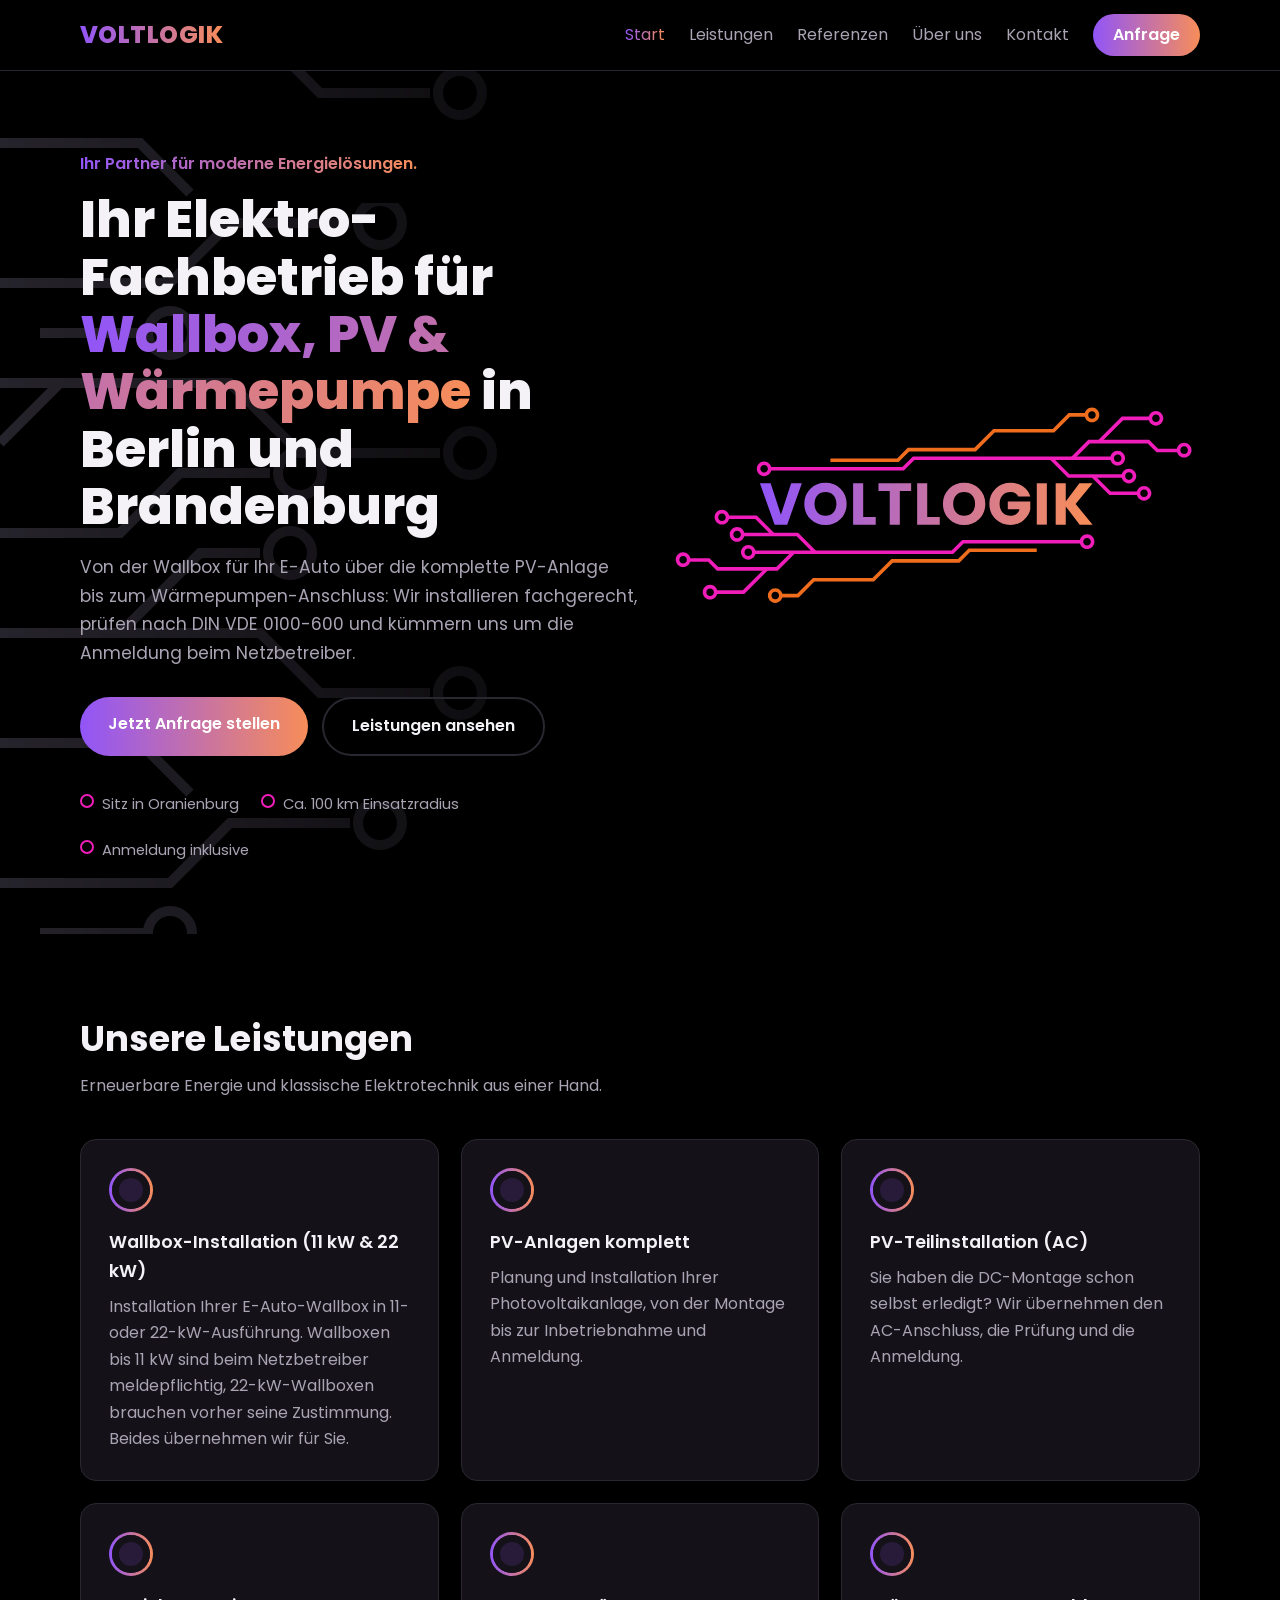
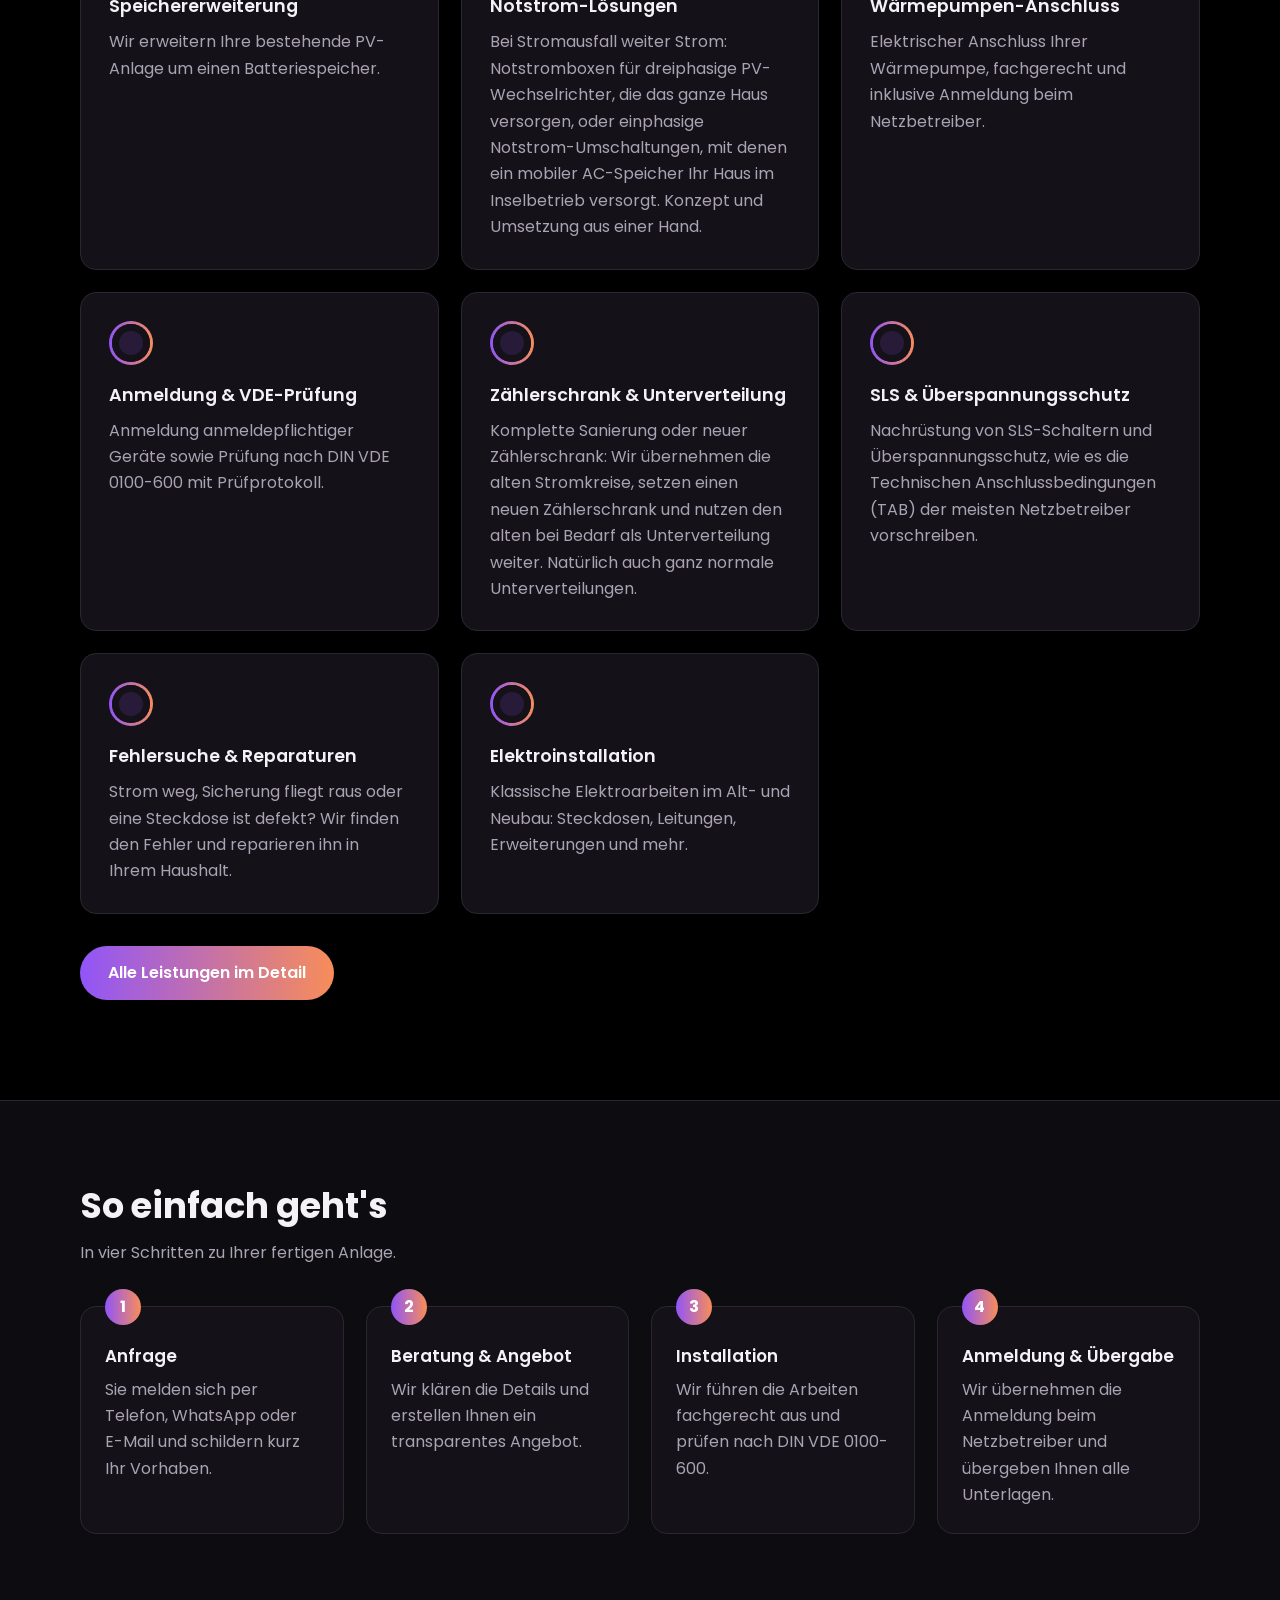
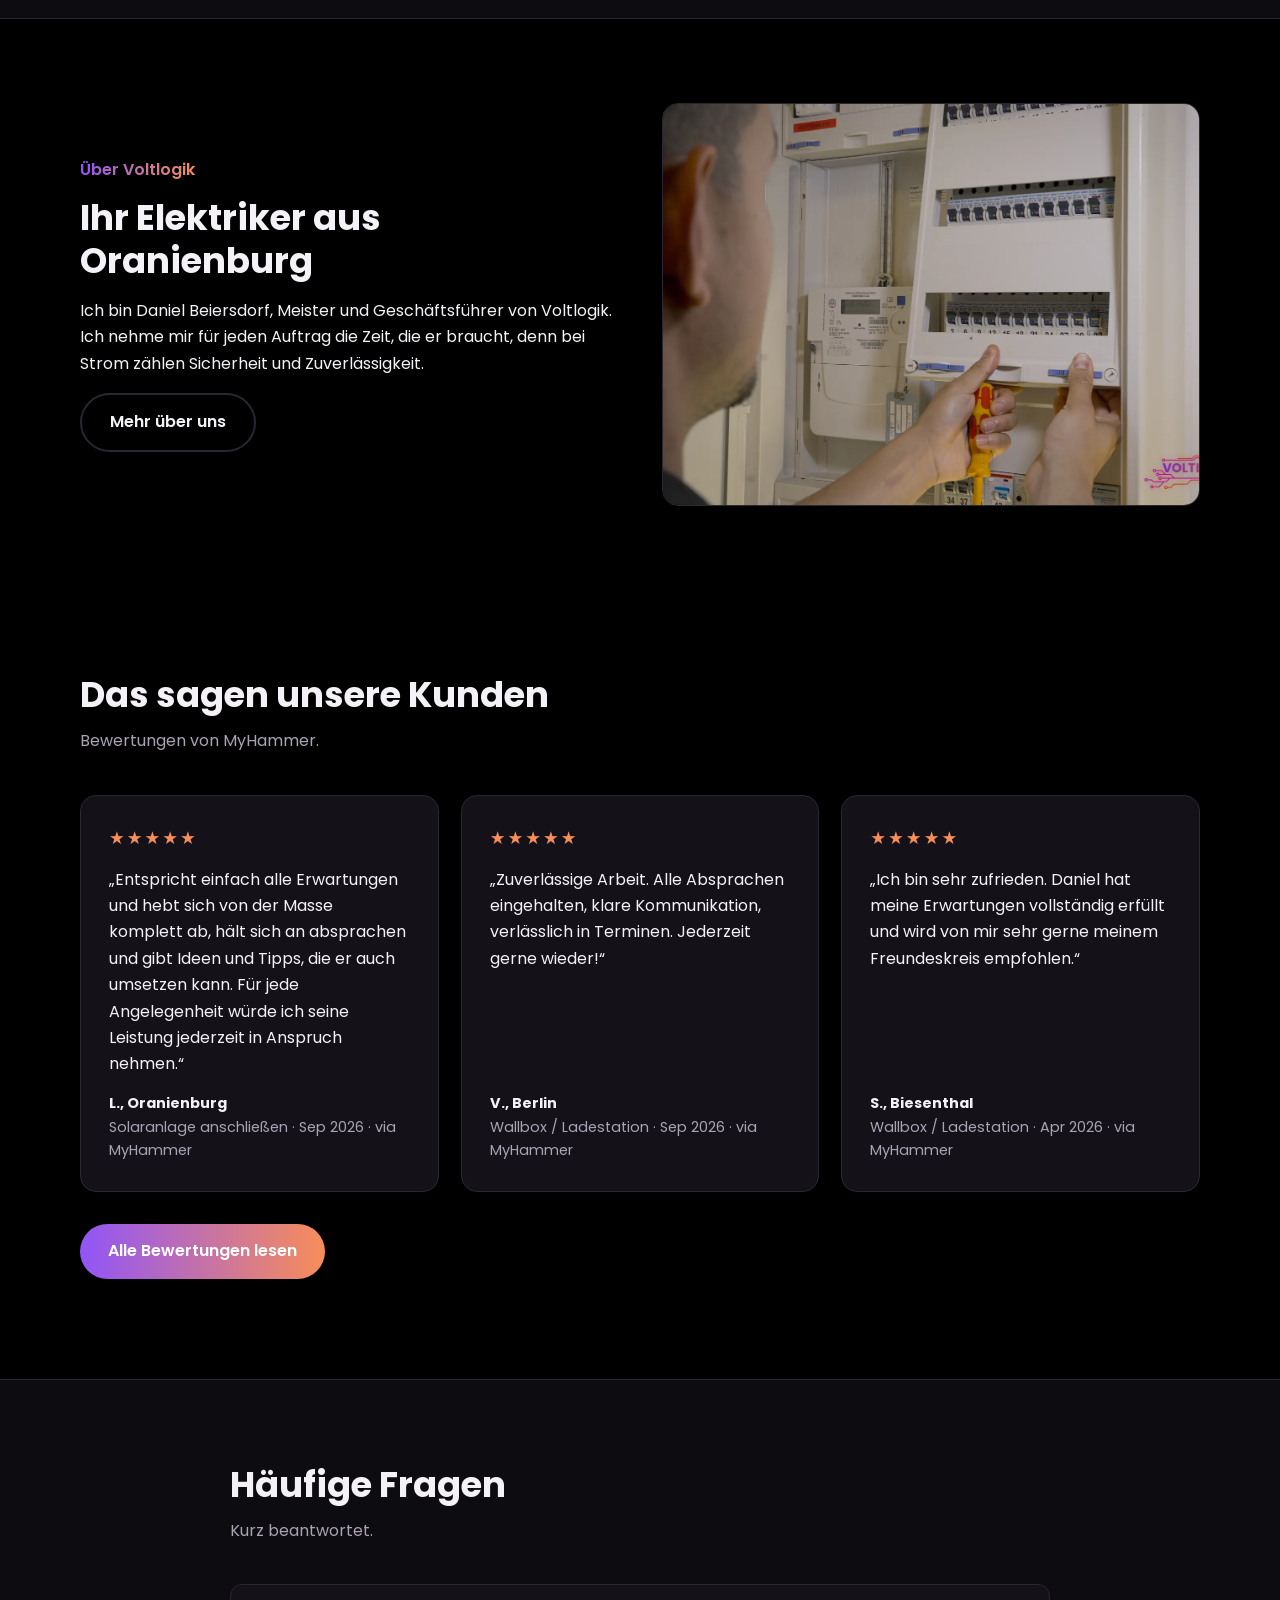
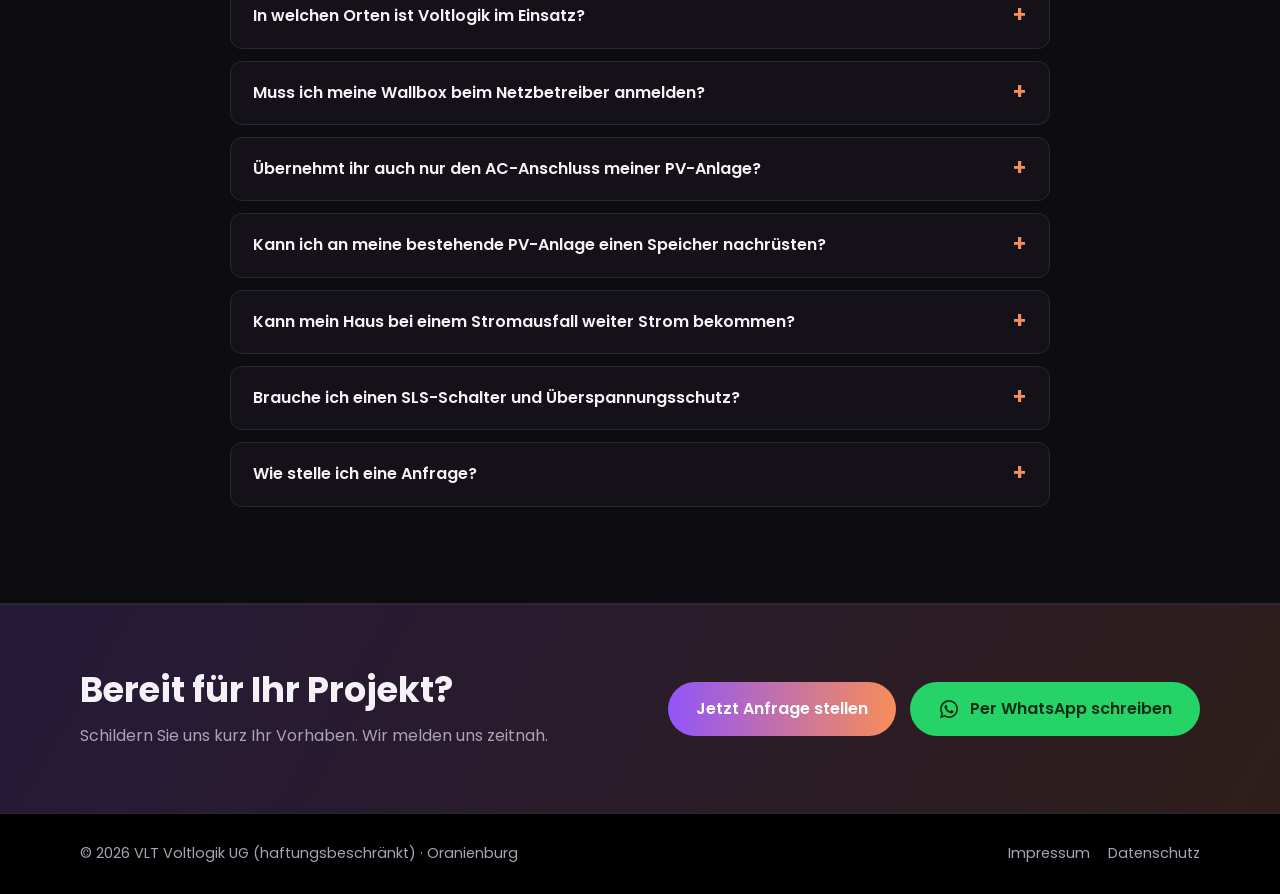
==== commit 806f8bdd: "Startseite: neues Foto im Abschnitt Ihr Elektriker aus Oranienburg Co-Authored-By: Claude Opus 5.5 <" ====
--- a/index.html
+++ b/index.html
@@ -13,10 +13,10 @@
   <meta property="og:title" content="Elektriker in Oranienburg – Wallbox, PV & Wärmepumpe | Voltlogik">
   <meta property="og:description" content="Elektrofachbetrieb aus Oranienburg für Berlin & Brandenburg: Wallbox-Installation (11 & 22 kW), PV-Anlagen, Speicher, Wärmepumpen-Anschluss, Zählerschrank und VDE-Prüfung. Jetzt anfragen.">
   <meta property="og:url" content="https://voltlogik.de/">
-  <meta property="og:image" content="https://voltlogik.de/img/fotos/foto2.webp">
+  <meta property="og:image" content="https://voltlogik.de/img/fotos/foto10.webp">
   <meta name="geo.region" content="DE-BB">
   <meta name="geo.placename" content="Oranienburg">
-  <script type="application/ld+json">{"@context": "https://schema.org", "@type": "Electrician", "@id": "https://voltlogik.de/#betrieb", "name": "Voltlogik", "legalName": "VLT Voltlogik UG (haftungsbeschränkt)", "url": "https://voltlogik.de/", "logo": "https://voltlogik.de/img/voltlogik-logo.svg", "image": "https://voltlogik.de/img/fotos/foto2.webp", "telephone": "+4915162777020", "email": "kontakt@voltlogik.de", "slogan": "Ihr Partner für moderne Energielösungen.", "founder": {"@type": "Person", "name": "Daniel Beiersdorf", "jobTitle": "Geschäftsführer"}, "foundingDate": "2026-03", "address": {"@type": "PostalAddress", "addressLocality": "Oranienburg", "postalCode": "16515", "addressRegion": "Brandenburg", "addressCountry": "DE"}, "areaServed": [{"@type": "City", "name": "Oranienburg"}, {"@type": "City", "name": "Berlin"}, {"@type": "State", "name": "Brandenburg"}], "sameAs": ["https://www.my-hammer.de/auftragnehmer/vlt-voltlogik-ug"], "knowsAbout": ["Wallbox-Installation", "Photovoltaik", "Batteriespeicher", "Notstrom-Lösungen", "Notstromversorgung bei Stromausfall", "Wärmepumpen-Anschluss", "Zählerschrank", "Unterverteilung", "SLS-Schalter", "Überspannungsschutz", "Prüfung nach DIN VDE 0100-600", "Elektroinstallation"], "hasOfferCatalog": {"@type": "OfferCatalog", "name": "Leistungen", "itemListElement": [{"@type": "Offer", "itemOffered": {"@type": "Service", "name": "Wallbox-Installation (11 kW & 22 kW)", "description": "Installation Ihrer E-Auto-Wallbox in 11- oder 22-kW-Ausführung. Wallboxen bis 11 kW sind beim Netzbetreiber meldepflichtig, 22-kW-Wallboxen brauchen vorher seine Zustimmung. Beides übernehmen wir für Sie."}}, {"@type": "Offer", "itemOffered": {"@type": "Service", "name": "PV-Anlagen komplett", "description": "Planung und Installation Ihrer Photovoltaikanlage, von der Montage bis zur Inbetriebnahme und Anmeldung."}}, {"@type": "Offer", "itemOffered": {"@type": "Service", "name": "PV-Teilinstallation (AC)", "description": "Sie haben die DC-Montage schon selbst erledigt? Wir übernehmen den AC-Anschluss, die Prüfung und die Anmeldung."}}, {"@type": "Offer", "itemOffered": {"@type": "Service", "name": "Speichererweiterung", "description": "Wir erweitern Ihre bestehende PV-Anlage um einen Batteriespeicher."}}, {"@type": "Offer", "itemOffered": {"@type": "Service", "name": "Notstrom-Lösungen", "description": "Bei Stromausfall weiter Strom: Notstromboxen für dreiphasige PV-Wechselrichter, die das ganze Haus versorgen, oder einphasige Notstrom-Umschaltungen, mit denen ein mobiler AC-Speicher Ihr Haus im Inselbetrieb versorgt. Konzept und Umsetzung aus einer Hand."}}, {"@type": "Offer", "itemOffered": {"@type": "Service", "name": "Wärmepumpen-Anschluss", "description": "Elektrischer Anschluss Ihrer Wärmepumpe, fachgerecht und inklusive Anmeldung beim Netzbetreiber."}}, {"@type": "Offer", "itemOffered": {"@type": "Service", "name": "Anmeldung & VDE-Prüfung", "description": "Anmeldung anmeldepflichtiger Geräte sowie Prüfung nach DIN VDE 0100-600 mit Prüfprotokoll."}}, {"@type": "Offer", "itemOffered": {"@type": "Service", "name": "Zählerschrank & Unterverteilung", "description": "Komplette Sanierung oder neuer Zählerschrank: Wir übernehmen die alten Stromkreise, setzen einen neuen Zählerschrank und nutzen den alten bei Bedarf als Unterverteilung weiter. Natürlich auch ganz normale Unterverteilungen."}}, {"@type": "Offer", "itemOffered": {"@type": "Service", "name": "SLS & Überspannungsschutz", "description": "Nachrüstung von SLS-Schaltern und Überspannungsschutz, wie es die Technischen Anschlussbedingungen (TAB) der meisten Netzbetreiber vorschreiben."}}, {"@type": "Offer", "itemOffered": {"@type": "Service", "name": "Fehlersuche & Reparaturen", "description": "Strom weg, Sicherung fliegt raus oder eine Steckdose ist defekt? Wir finden den Fehler und reparieren ihn in Ihrem Haushalt."}}, {"@type": "Offer", "itemOffered": {"@type": "Service", "name": "Elektroinstallation", "description": "Klassische Elektroarbeiten im Alt- und Neubau: Steckdosen, Leitungen, Erweiterungen und mehr."}}]}}</script>
+  <script type="application/ld+json">{"@context": "https://schema.org", "@type": "Electrician", "@id": "https://voltlogik.de/#betrieb", "name": "Voltlogik", "legalName": "VLT Voltlogik UG (haftungsbeschränkt)", "url": "https://voltlogik.de/", "logo": "https://voltlogik.de/img/voltlogik-logo.svg", "image": "https://voltlogik.de/img/fotos/foto10.webp", "telephone": "+4915162777020", "email": "kontakt@voltlogik.de", "slogan": "Ihr Partner für moderne Energielösungen.", "founder": {"@type": "Person", "name": "Daniel Beiersdorf", "jobTitle": "Geschäftsführer"}, "foundingDate": "2026-03", "address": {"@type": "PostalAddress", "addressLocality": "Oranienburg", "postalCode": "16515", "addressRegion": "Brandenburg", "addressCountry": "DE"}, "areaServed": [{"@type": "City", "name": "Oranienburg"}, {"@type": "City", "name": "Berlin"}, {"@type": "State", "name": "Brandenburg"}], "sameAs": ["https://www.my-hammer.de/auftragnehmer/vlt-voltlogik-ug"], "knowsAbout": ["Wallbox-Installation", "Photovoltaik", "Batteriespeicher", "Notstrom-Lösungen", "Notstromversorgung bei Stromausfall", "Wärmepumpen-Anschluss", "Zählerschrank", "Unterverteilung", "SLS-Schalter", "Überspannungsschutz", "Prüfung nach DIN VDE 0100-600", "Elektroinstallation"], "hasOfferCatalog": {"@type": "OfferCatalog", "name": "Leistungen", "itemListElement": [{"@type": "Offer", "itemOffered": {"@type": "Service", "name": "Wallbox-Installation (11 kW & 22 kW)", "description": "Installation Ihrer E-Auto-Wallbox in 11- oder 22-kW-Ausführung. Wallboxen bis 11 kW sind beim Netzbetreiber meldepflichtig, 22-kW-Wallboxen brauchen vorher seine Zustimmung. Beides übernehmen wir für Sie."}}, {"@type": "Offer", "itemOffered": {"@type": "Service", "name": "PV-Anlagen komplett", "description": "Planung und Installation Ihrer Photovoltaikanlage, von der Montage bis zur Inbetriebnahme und Anmeldung."}}, {"@type": "Offer", "itemOffered": {"@type": "Service", "name": "PV-Teilinstallation (AC)", "description": "Sie haben die DC-Montage schon selbst erledigt? Wir übernehmen den AC-Anschluss, die Prüfung und die Anmeldung."}}, {"@type": "Offer", "itemOffered": {"@type": "Service", "name": "Speichererweiterung", "description": "Wir erweitern Ihre bestehende PV-Anlage um einen Batteriespeicher."}}, {"@type": "Offer", "itemOffered": {"@type": "Service", "name": "Notstrom-Lösungen", "description": "Bei Stromausfall weiter Strom: Notstromboxen für dreiphasige PV-Wechselrichter, die das ganze Haus versorgen, oder einphasige Notstrom-Umschaltungen, mit denen ein mobiler AC-Speicher Ihr Haus im Inselbetrieb versorgt. Konzept und Umsetzung aus einer Hand."}}, {"@type": "Offer", "itemOffered": {"@type": "Service", "name": "Wärmepumpen-Anschluss", "description": "Elektrischer Anschluss Ihrer Wärmepumpe, fachgerecht und inklusive Anmeldung beim Netzbetreiber."}}, {"@type": "Offer", "itemOffered": {"@type": "Service", "name": "Anmeldung & VDE-Prüfung", "description": "Anmeldung anmeldepflichtiger Geräte sowie Prüfung nach DIN VDE 0100-600 mit Prüfprotokoll."}}, {"@type": "Offer", "itemOffered": {"@type": "Service", "name": "Zählerschrank & Unterverteilung", "description": "Komplette Sanierung oder neuer Zählerschrank: Wir übernehmen die alten Stromkreise, setzen einen neuen Zählerschrank und nutzen den alten bei Bedarf als Unterverteilung weiter. Natürlich auch ganz normale Unterverteilungen."}}, {"@type": "Offer", "itemOffered": {"@type": "Service", "name": "SLS & Überspannungsschutz", "description": "Nachrüstung von SLS-Schaltern und Überspannungsschutz, wie es die Technischen Anschlussbedingungen (TAB) der meisten Netzbetreiber vorschreiben."}}, {"@type": "Offer", "itemOffered": {"@type": "Service", "name": "Fehlersuche & Reparaturen", "description": "Strom weg, Sicherung fliegt raus oder eine Steckdose ist defekt? Wir finden den Fehler und reparieren ihn in Ihrem Haushalt."}}, {"@type": "Offer", "itemOffered": {"@type": "Service", "name": "Elektroinstallation", "description": "Klassische Elektroarbeiten im Alt- und Neubau: Steckdosen, Leitungen, Erweiterungen und mehr."}}]}}</script>
   <script type="application/ld+json">{"@context": "https://schema.org", "@type": "FAQPage", "mainEntity": [{"@type": "Question", "name": "In welchen Orten ist Voltlogik im Einsatz?", "acceptedAnswer": {"@type": "Answer", "text": "Wir sitzen in Oranienburg und arbeiten in Berlin und Brandenburg im Umkreis von rund 100 km, zum Beispiel in Hohen Neuendorf, Birkenwerder, Bernau bei Berlin, Panketal, Biesenthal, Kleinmachnow und Fürstenberg/Havel."}}, {"@type": "Question", "name": "Muss ich meine Wallbox beim Netzbetreiber anmelden?", "acceptedAnswer": {"@type": "Answer", "text": "Ja. Wallboxen bis 11 kW sind beim Netzbetreiber meldepflichtig. Wallboxen mit mehr als 11 kW, zum Beispiel 22 kW, brauchen vorher die Zustimmung des Netzbetreibers. Die Anmeldung übernehmen wir für Sie."}}, {"@type": "Question", "name": "Übernehmt ihr auch nur den AC-Anschluss meiner PV-Anlage?", "acceptedAnswer": {"@type": "Answer", "text": "Ja. Wenn Sie die DC-Montage selbst erledigt haben, übernehmen wir den AC-Anschluss, die Prüfung nach DIN VDE 0100-600 und die Anmeldung beim Netzbetreiber."}}, {"@type": "Question", "name": "Kann ich an meine bestehende PV-Anlage einen Speicher nachrüsten?", "acceptedAnswer": {"@type": "Answer", "text": "Ja. Wir erweitern bestehende PV-Anlagen um einen Batteriespeicher. Ob und wie das bei Ihrer Anlage geht, klären wir vorab mit Ihnen."}}, {"@type": "Question", "name": "Kann mein Haus bei einem Stromausfall weiter Strom bekommen?", "acceptedAnswer": {"@type": "Answer", "text": "Ja, mit einer Notstrom-Lösung. Bei PV-Anlagen mit dreiphasigem Wechselrichter versorgt eine Notstrombox das ganze Haus. Alternativ kann eine einphasige Notstrom-Umschaltung Ihr Haus über einen mobilen AC-Speicher im Inselbetrieb versorgen. Wir erstellen das passende Konzept und setzen es um."}}, {"@type": "Question", "name": "Brauche ich einen SLS-Schalter und Überspannungsschutz?", "acceptedAnswer": {"@type": "Answer", "text": "Die Technischen Anschlussbedingungen (TAB) der meisten Netzbetreiber schreiben das vor. Ob bei Ihnen nachgerüstet werden muss, prüfen wir vor Ort."}}, {"@type": "Question", "name": "Wie stelle ich eine Anfrage?", "acceptedAnswer": {"@type": "Answer", "text": "Am einfachsten per Telefon, WhatsApp oder E-Mail an kontakt@voltlogik.de. Nennen Sie uns kurz Ort und Vorhaben und schicken Sie gerne ein paar Fotos vom Zählerschrank mit."}}]}</script>
   <link rel="stylesheet" href="css/style.css">
   <link rel="icon" href="img/favicon.svg" type="image/svg+xml">
@@ -47,7 +47,7 @@
 <div class="step"><h3>Installation</h3><p>Wir führen die Arbeiten fachgerecht aus und prüfen nach DIN VDE 0100-600.</p></div>
 <div class="step"><h3>Anmeldung &amp; Übergabe</h3><p>Wir übernehmen die Anmeldung beim Netzbetreiber und übergeben Ihnen alle Unterlagen.</p></div>
 </div></div></section>
-<section><div class="wrap two"><div><span class="claim grad">Über Voltlogik</span><h2>Ihr Elektriker aus Oranienburg</h2><p>Ich bin Daniel Beiersdorf, Meister und Geschäftsführer von Voltlogik. Ich nehme mir für jeden Auftrag die Zeit, die er braucht, denn bei Strom zählen Sicherheit und Zuverlässigkeit.</p><a class="btn ghost" href="ueber-uns.html">Mehr über uns</a></div><img class="photo" src="img/fotos/foto2.webp" alt="Daniel Beiersdorf mit Werkzeugtasche am Voltlogik-Firmenwagen" width="1600" height="1018" loading="lazy"></div></section>
+<section><div class="wrap two"><div><span class="claim grad">Über Voltlogik</span><h2>Ihr Elektriker aus Oranienburg</h2><p>Ich bin Daniel Beiersdorf, Meister und Geschäftsführer von Voltlogik. Ich nehme mir für jeden Auftrag die Zeit, die er braucht, denn bei Strom zählen Sicherheit und Zuverlässigkeit.</p><a class="btn ghost" href="ueber-uns.html">Mehr über uns</a></div><img class="photo" src="img/fotos/foto10.webp" alt="Daniel Beiersdorf bei der Arbeit am Zählerschrank" width="1600" height="955" loading="lazy"></div></section>
 <section><div class="wrap"><h2>Das sagen unsere Kunden</h2><p class="lead">Bewertungen von MyHammer.</p><div class="grid"><figure class="card review"><span class="stars" aria-label="5 von 5 Sternen">★★★★★<span class="off"></span></span><blockquote>„Entspricht einfach alle Erwartungen und hebt sich von der Masse komplett ab, hält sich an absprachen und gibt Ideen und Tipps, die er auch umsetzen kann. Für jede Angelegenheit würde ich seine Leistung jederzeit in Anspruch nehmen.“</blockquote><figcaption><strong>L., Oranienburg</strong><span>Solaranlage anschließen · Sep 2026 · via MyHammer</span></figcaption></figure><figure class="card review"><span class="stars" aria-label="5 von 5 Sternen">★★★★★<span class="off"></span></span><blockquote>„Zuverlässige Arbeit. Alle Absprachen eingehalten, klare Kommunikation, verlässlich in Terminen. Jederzeit gerne wieder!“</blockquote><figcaption><strong>V., Berlin</strong><span>Wallbox / Ladestation · Sep 2026 · via MyHammer</span></figcaption></figure><figure class="card review"><span class="stars" aria-label="5 von 5 Sternen">★★★★★<span class="off"></span></span><blockquote>„Ich bin sehr zufrieden. Daniel hat meine Erwartungen vollständig erfüllt und wird von mir sehr gerne meinem Freundeskreis empfohlen.“</blockquote><figcaption><strong>S., Biesenthal</strong><span>Wallbox / Ladestation · Apr 2026 · via MyHammer</span></figcaption></figure></div><p class="mt"><a class="btn" href="referenzen.html">Alle Bewertungen lesen</a></p></div></section>
 <section class="alt"><div class="wrap narrow"><h2>Häufige Fragen</h2><p class="lead">Kurz beantwortet.</p><details class="faq"><summary>In welchen Orten ist Voltlogik im Einsatz?</summary><p>Wir sitzen in Oranienburg und arbeiten in Berlin und Brandenburg im Umkreis von rund 100 km, zum Beispiel in Hohen Neuendorf, Birkenwerder, Bernau bei Berlin, Panketal, Biesenthal, Kleinmachnow und Fürstenberg/Havel.</p></details><details class="faq"><summary>Muss ich meine Wallbox beim Netzbetreiber anmelden?</summary><p>Ja. Wallboxen bis 11 kW sind beim Netzbetreiber meldepflichtig. Wallboxen mit mehr als 11 kW, zum Beispiel 22 kW, brauchen vorher die Zustimmung des Netzbetreibers. Die Anmeldung übernehmen wir für Sie.</p></details><details class="faq"><summary>Übernehmt ihr auch nur den AC-Anschluss meiner PV-Anlage?</summary><p>Ja. Wenn Sie die DC-Montage selbst erledigt haben, übernehmen wir den AC-Anschluss, die Prüfung nach DIN VDE 0100-600 und die Anmeldung beim Netzbetreiber.</p></details><details class="faq"><summary>Kann ich an meine bestehende PV-Anlage einen Speicher nachrüsten?</summary><p>Ja. Wir erweitern bestehende PV-Anlagen um einen Batteriespeicher. Ob und wie das bei Ihrer Anlage geht, klären wir vorab mit Ihnen.</p></details><details class="faq"><summary>Kann mein Haus bei einem Stromausfall weiter Strom bekommen?</summary><p>Ja, mit einer Notstrom-Lösung. Bei PV-Anlagen mit dreiphasigem Wechselrichter versorgt eine Notstrombox das ganze Haus. Alternativ kann eine einphasige Notstrom-Umschaltung Ihr Haus über einen mobilen AC-Speicher im Inselbetrieb versorgen. Wir erstellen das passende Konzept und setzen es um.</p></details><details class="faq"><summary>Brauche ich einen SLS-Schalter und Überspannungsschutz?</summary><p>Die Technischen Anschlussbedingungen (TAB) der meisten Netzbetreiber schreiben das vor. Ob bei Ihnen nachgerüstet werden muss, prüfen wir vor Ort.</p></details><details class="faq"><summary>Wie stelle ich eine Anfrage?</summary><p>Am einfachsten per Telefon, WhatsApp oder E-Mail an kontakt@voltlogik.de. Nennen Sie uns kurz Ort und Vorhaben und schicken Sie gerne ein paar Fotos vom Zählerschrank mit.</p></details></div></section>
 <section class="contact"><div class="wrap cta-band"><div><h2>Bereit für Ihr Projekt?</h2><p class="lead">Schildern Sie uns kurz Ihr Vorhaben. Wir melden uns zeitnah.</p></div><div class="ctas"><a class="btn" href="kontakt.html">Jetzt Anfrage stellen</a><a class="btn wa" href="https://wa.me/message/XTBNEGVWKSSOC1" target="_blank" rel="noopener"><svg class="wa-ic" viewBox="0 0 32 32" aria-hidden="true"><path fill="currentColor" d="M16 3a13 13 0 0 0-11.2 19.6L3 29l6.6-1.7A13 13 0 1 0 16 3zm0 23.6a10.6 10.6 0 0 1-5.4-1.5l-.4-.2-3.9 1 1-3.8-.2-.4A10.6 10.6 0 1 1 16 26.6zm5.8-7.9c-.3-.2-1.9-.9-2.2-1s-.5-.2-.7.2-.8 1-1 1.2-.4.2-.7.1a8.7 8.7 0 0 1-4.3-3.8c-.3-.6.3-.5.9-1.7.1-.2 0-.4 0-.5l-1-2.4c-.3-.6-.5-.5-.7-.5h-.6a1.2 1.2 0 0 0-.9.4 3.6 3.6 0 0 0-1.1 2.7 6.3 6.3 0 0 0 1.3 3.3 14.4 14.4 0 0 0 5.5 4.9c2 .9 2.9 1 3.9.8a3.3 3.3 0 0 0 2.2-1.5 2.7 2.7 0 0 0 .2-1.5c-.1-.2-.3-.3-.6-.4z"/></svg>Per WhatsApp schreiben</a></div></div></section>
--- a/css/style.css
+++ b/css/style.css
@@ -91,3 +91,4 @@
 .faq summary::after{content:"+";color:var(--orange);font-size:1.4rem;line-height:1}
 .faq[open] summary::after{content:"–"}
 .faq p{margin:0 0 18px;color:var(--muted)}
+.photo.person{aspect-ratio:auto;height:auto;max-height:none;object-fit:contain}
